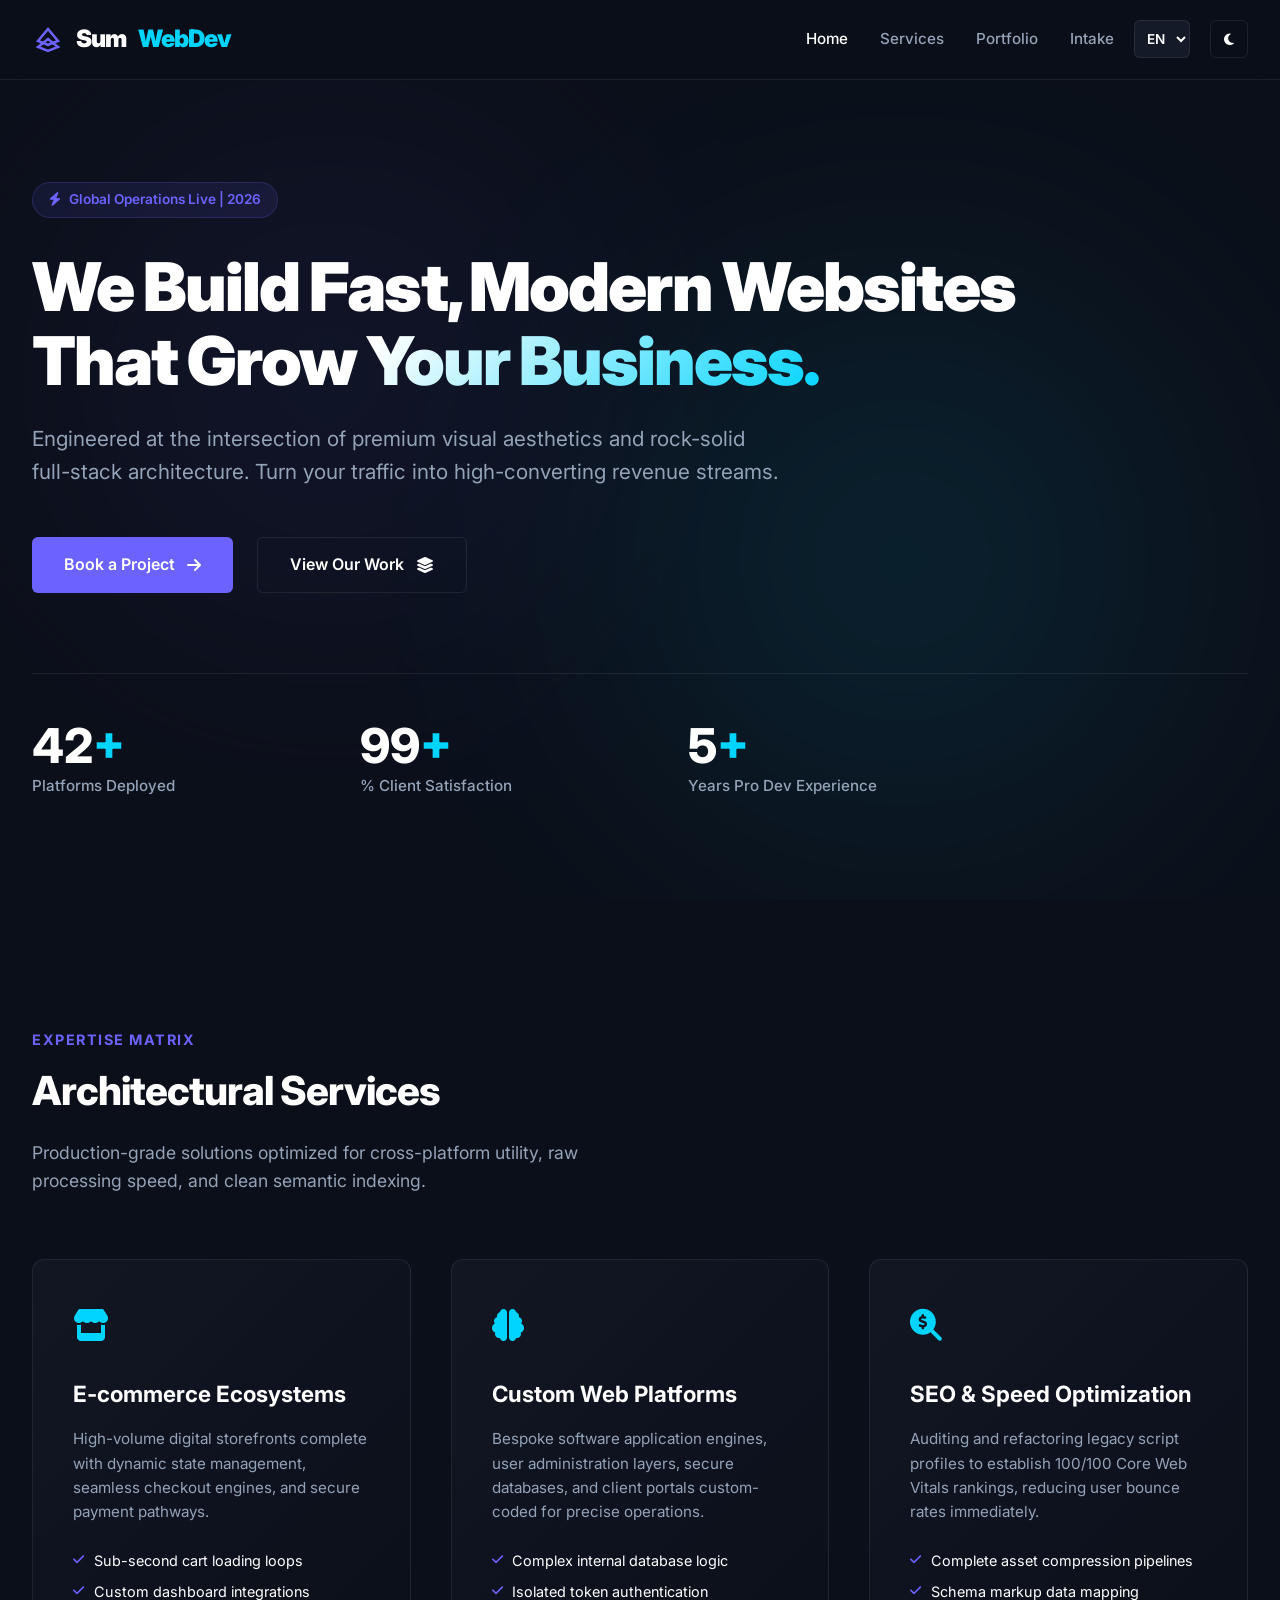
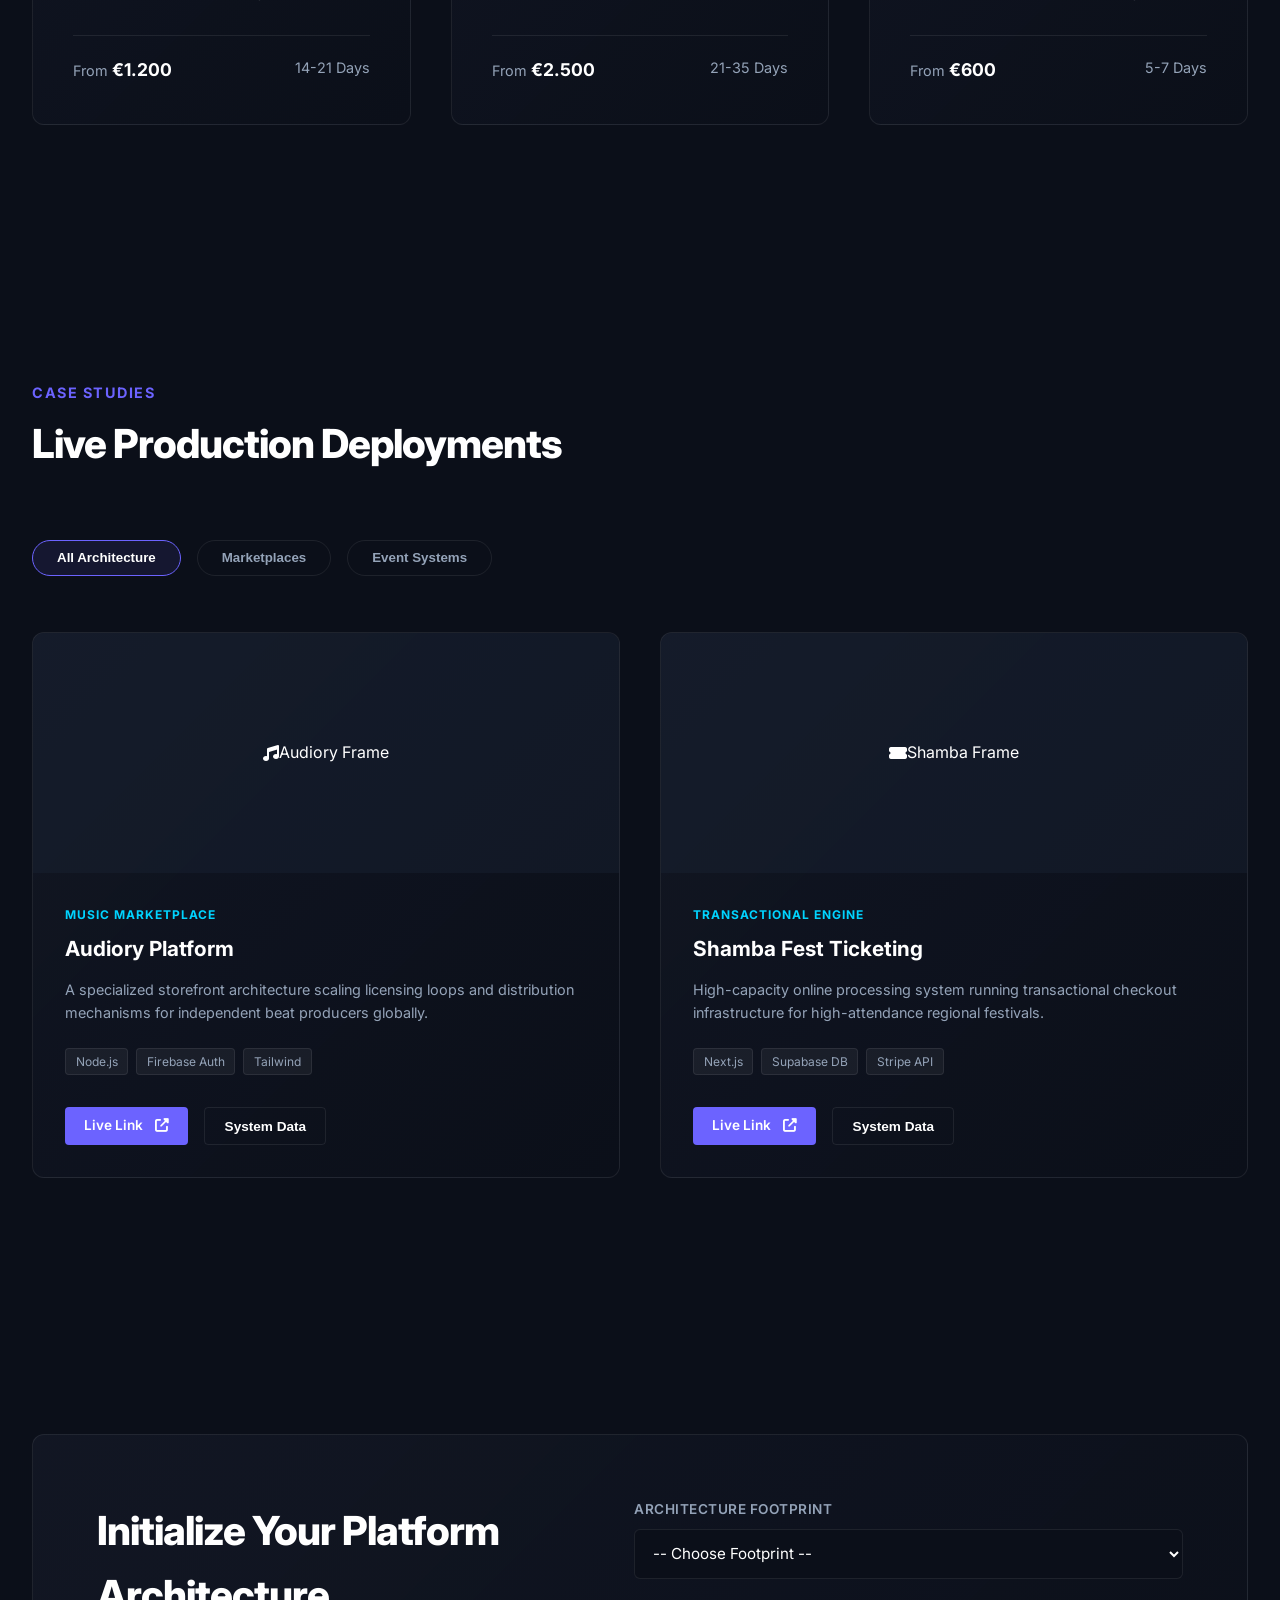
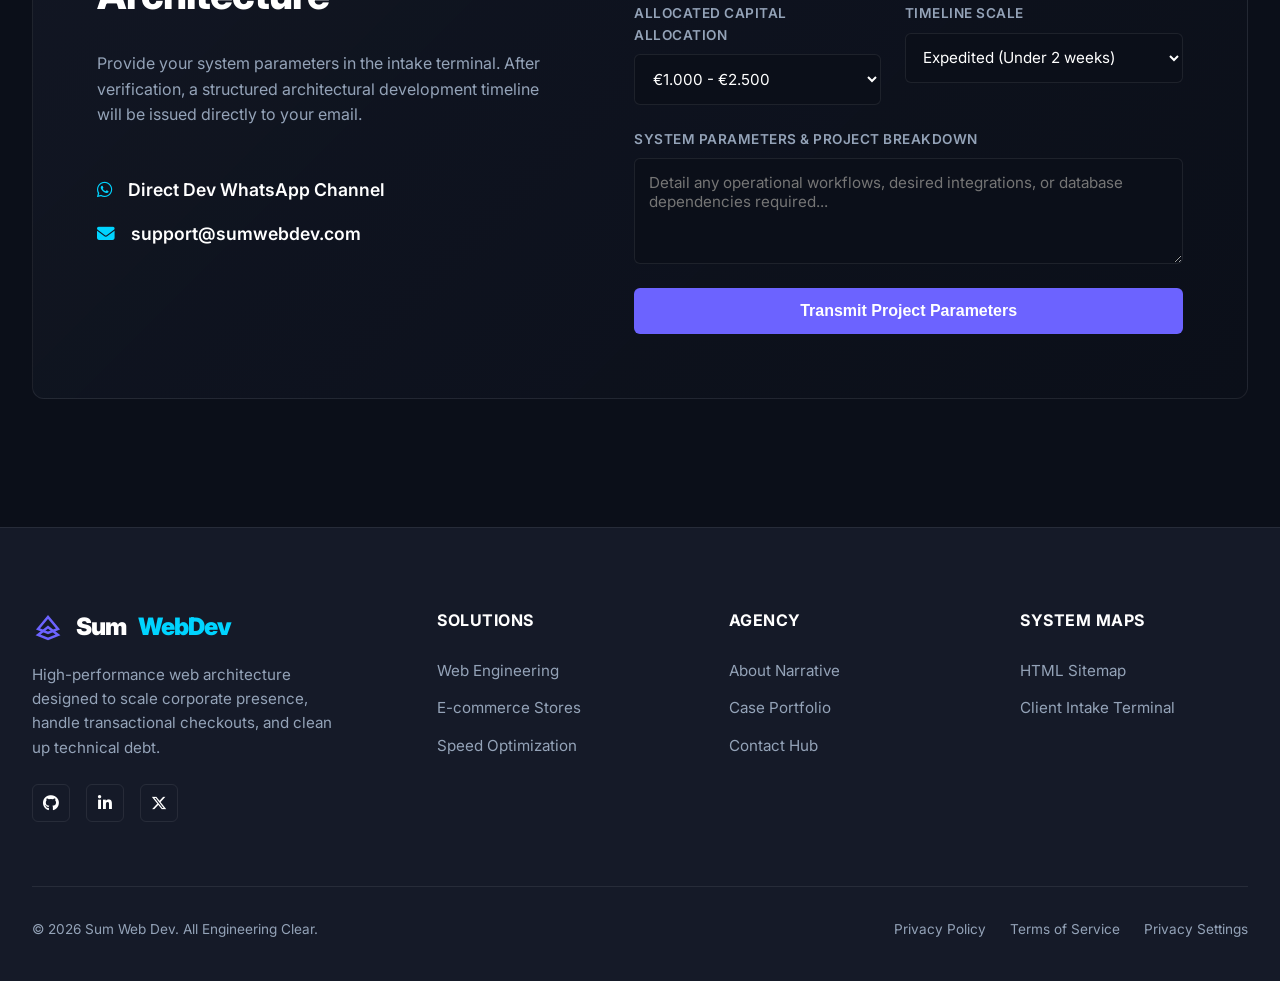
==== index.html @ 3f8ae3e7 "Update index.html" ====
<!DOCTYPE html>
<html lang="en" data-theme="dark">
<head>
    <meta charset="UTF-8">
    <meta name="viewport" content="width=device-width, initial-scale=1.0">
    <title>Sum Web Dev | Premium Full-Stack Web Engineering Agency</title>
    <meta name="description" content="We design and deploy high-performance, fast, and modern websites optimized to scale revenue, automate checkouts, and dominate search rankings.">
    
    <meta property="og:title" content="Sum Web Dev | High-Performance Web Engineering">
    <meta property="og:description" content="Premium web development architectures tailored for businesses looking to scale operations and digital authority.">
    <meta property="og:type" content="website">
    
    <link rel="stylesheet" href="https://cdnjs.cloudflare.com/ajax/libs/font-awesome/6.4.0/css/all.min.css">
    <link href="https://fonts.googleapis.com/css2?family=Inter:wght=400;500;600;700;800;900&display=swap" rel="stylesheet">
    
    <style>
        /* ==========================================================================
           1. Premium Theme Tokens & Root Variables
           ========================================================================== */
        :root[data-theme="dark"] {
            --bg-main: #0B0F19;
            --bg-card: #151A28;
            --accent-primary: #6C63FF;
            --accent-neon: #00D4FF;
            --text-pure: #FFFFFF;
            --text-muted: #94A3B8;
            --border-glass: rgba(255, 255, 255, 0.08);
            --glass-grad: linear-gradient(135deg, rgba(21, 26, 40, 0.7) 0%, rgba(11, 15, 25, 0.8) 100%);
            --header-bg: rgba(11, 15, 25, 0.85);
        }

        :root[data-theme="light"] {
            --bg-main: #F8FAFC;
            --bg-card: #FFFFFF;
            --accent-primary: #4F46E5;
            --accent-neon: #0EA5E9;
            --text-pure: #0F172A;
            --text-muted: #64748B;
            --border-glass: rgba(15, 23, 42, 0.08);
            --glass-grad: linear-gradient(135deg, rgba(255, 255, 255, 0.9) 0%, rgba(241, 245, 249, 0.9) 100%);
            --header-bg: rgba(248, 250, 252, 0.9);
        }

        * { box-sizing: border-box; margin: 0; padding: 0; scroll-behavior: smooth; }

        body {
            background-color: var(--bg-main);
            color: var(--text-pure);
            font-family: 'Inter', sans-serif;
            overflow-x: hidden;
            line-height: 1.6;
            transition: background-color 0.3s ease, color 0.3s ease;
        }

        .scroll-progress {
            position: fixed; top: 0; left: 0; width: 0%; height: 3px;
            background: linear-gradient(90deg, var(--accent-primary), var(--accent-neon));
            z-index: 9999;
        }

        /* ==========================================================================
           2. Header & Clean Hamburger Ecosystem
           ========================================================================== */
        .main-header {
            position: fixed; top: 0; left: 0; width: 100%; height: 80px;
            background: var(--header-bg); backdrop-filter: blur(12px);
            border-bottom: 1px solid var(--border-glass); z-index: 1000;
            display: flex; align-items: center; transition: background 0.3s ease;
        }
        .nav-container {
            width: 100%; max-width: 1400px; margin: 0 auto; padding: 0 2rem;
            display: flex; justify-content: space-between; align-items: center;
        }
        
        .logo {
            display: flex; align-items: center; gap: 0.75rem;
            font-weight: 900; font-size: 1.5rem; color: var(--text-pure); text-decoration: none; letter-spacing: -1px;
            z-index: 1010;
        }
        .logo svg { width: 32px; height: 32px; fill: none; stroke: var(--accent-primary); stroke-width: 2.5; }
        .logo span { color: var(--accent-neon); }

        .nav-controls-wrapper { display: flex; align-items: center; gap: 1.25rem; }
        .nav-links { display: flex; align-items: center; gap: 2rem; }
        .nav-item {
            color: var(--text-muted); text-decoration: none; font-weight: 500; font-size: 0.95rem;
            transition: color 0.2s ease; position: relative;
        }
        .nav-item:hover, .nav-item.active { color: var(--text-pure); }
        
        .utility-btn {
            background: transparent; border: 1px solid var(--border-glass); color: var(--text-pure);
            padding: 0.5rem; border-radius: 6px; cursor: pointer; display: flex; align-items: center; justify-content: center; width: 38px; height: 38px;
            transition: all 0.2s ease;
        }
        .utility-btn:hover { border-color: var(--accent-primary); }

        .lang-select {
            background: var(--bg-card); border: 1px solid var(--border-glass); color: var(--text-pure);
            padding: 0.4rem 0.5rem; border-radius: 6px; font-family: inherit; font-size: 0.85rem; font-weight: 600; cursor: pointer; outline: none;
            transition: all 0.2s ease; height: 38px;
        }
        .lang-select:focus { border-color: var(--accent-primary); }

        /* Premium Classic Hamburger Button Component */
        .mobile-toggle {
            display: none; background: transparent; border: 1px solid var(--border-glass); 
            color: var(--text-pure); cursor: pointer; width: 38px; height: 38px;
            border-radius: 6px; align-items: center; justify-content: center; z-index: 1010; transition: all 0.2s ease;
            flex-direction: column; gap: 4px; padding: 0;
        }
        .mobile-toggle span {
            display: block; width: 18px; height: 2px; background-color: var(--text-pure);
            transition: transform 0.3s ease, opacity 0.3s ease;
        }
        .mobile-toggle:hover { border-color: var(--accent-primary); }
        
        /* Animated Active States for Hamburger Lines */
        .mobile-toggle.active span:nth-child(1) { transform: translateY(6px) rotate(45deg); }
        .mobile-toggle.active span:nth-child(2) { opacity: 0; }
        .mobile-toggle.active span:nth-child(3) { transform: translateY(-6px) rotate(-45deg); }

        /* Button Ecosystem */
        .btn {
            display: inline-flex; align-items: center; gap: 0.75rem; padding: 0.9rem 2rem;
            font-weight: 600; font-size: 1rem; border-radius: 6px; text-decoration: none; transition: all 0.2s ease;
        }
        .btn-primary { background: var(--accent-primary); color: #FFF; border: none; }
        .btn-primary:hover { transform: translateY(-2px); box-shadow: 0 10px 20px rgba(108, 99, 255, 0.25); }
        .btn-secondary { background: transparent; color: var(--text-pure); border: 1px solid var(--border-glass); }
        .btn-secondary:hover { background: rgba(255, 255, 255, 0.05); }
        .btn-sm { padding: 0.5rem 1.2rem; font-size: 0.85rem; border-radius: 4px; }
        .btn-block { width: 100%; justify-content: center; cursor: pointer; }

        /* ==========================================================================
           3. Page Section Modules
           ========================================================================== */
        .hero-section {
            min-height: 100vh; display: flex; align-items: center; padding-top: 80px;
            position: relative; overflow: hidden;
        }
        .glow-orb { position: absolute; border-radius: 50%; filter: blur(140px); opacity: 0.12; z-index: 0; }
        .orb-1 { top: 20%; left: 10%; width: 400px; height: 400px; background: var(--accent-primary); }
        .orb-2 { bottom: 10%; right: 10%; width: 500px; height: 500px; background: var(--accent-neon); }

        .hero-container { width: 100%; max-width: 1400px; margin: 0 auto; padding: 4rem 2rem; position: relative; z-index: 1; }
        .hero-badge {
            display: inline-flex; align-items: center; gap: 0.5rem;
            background: rgba(108, 99, 255, 0.1); border: 1px solid rgba(108, 99, 255, 0.2);
            padding: 0.4rem 1rem; border-radius: 50px; color: var(--accent-primary); font-size: 0.85rem; font-weight: 600; margin-bottom: 2rem;
        }
        .hero-headline { font-size: 4.2rem; font-weight: 900; letter-spacing: -2px; line-height: 1.1; max-width: 1000px; margin-bottom: 1.5rem; }
        .hero-headline span { background: linear-gradient(135deg, var(--text-pure) 30%, var(--accent-neon) 100%); -webkit-background-clip: text; -webkit-text-fill-color: transparent; }
        .hero-subtext { font-size: 1.3rem; color: var(--text-muted); max-width: 750px; margin-bottom: 3rem; }
        .hero-actions { display: flex; gap: 1.5rem; margin-bottom: 5rem; }

        /* Telemetry Counters */
        .metrics-grid { display: grid; grid-template-columns: repeat(3, 280px); gap: 3rem; border-top: 1px solid var(--border-glass); padding-top: 3rem; }
        .metric-num { font-size: 3rem; font-weight: 800; color: var(--text-pure); line-height: 1; margin-bottom: 0.25rem; }
        .metric-num::after { content: '+'; color: var(--accent-neon); }
        .metric-label { font-size: 0.95rem; color: var(--text-muted); font-weight: 500; }

        /* Main Structured Sections Layout */
        .services-section, .portfolio-section, .booking-section { max-width: 1400px; margin: 0 auto; padding: 8rem 2rem; }
        .section-header { margin-bottom: 4rem; }
        .section-header .sub-title { color: var(--accent-primary); font-weight: 700; font-size: 0.9rem; text-transform: uppercase; letter-spacing: 1.5px; display: block; margin-bottom: 0.5rem; }
        .section-header h2 { font-size: 2.5rem; font-weight: 800; letter-spacing: -1px; margin-bottom: 1rem; }
        .section-header p { color: var(--text-muted); max-width: 600px; font-size: 1.1rem; }

        .services-grid, .portfolio-grid { display: grid; grid-template-columns: repeat(auto-fit, minmax(360px, 1fr)); gap: 2.5rem; }

        /* Premium Glass Containers */
        .service-card, .portfolio-item-card {
            background: var(--glass-grad); border: 1px solid var(--border-glass);
            border-radius: 12px; padding: 2.5rem; transition: transform 0.3s cubic-bezier(0.16, 1, 0.3, 1), border-color 0.2s ease;
        }
        .service-card:hover, .portfolio-item-card:hover { transform: translateY(-5px); border-color: rgba(108, 99, 255, 0.3); }

        .service-icon { font-size: 2rem; color: var(--accent-neon); margin-bottom: 1.5rem; }
        .service-card h3 { font-size: 1.4rem; font-weight: 700; margin-bottom: 1rem; }
        .service-card p { color: var(--text-muted); font-size: 0.95rem; margin-bottom: 1.5rem; }
        .service-features { list-style: none; margin-bottom: 2rem; }
        .service-features li { font-size: 0.9rem; color: var(--text-pure); display: flex; align-items: center; gap: 0.6rem; margin-bottom: 0.5rem; }
        .service-features i { color: var(--accent-primary); font-size: 0.8rem; }
        .service-meta { display: flex; justify-content: space-between; border-top: 1px solid var(--border-glass); padding-top: 1.25rem; font-size: 0.9rem; color: var(--text-muted); }
        .service-meta strong { color: var(--text-pure); font-size: 1.1rem; }

        /* Dynamic Portfolio Segment */
        .filter-wrapper { display: flex; gap: 1rem; margin-bottom: 3rem; overflow-x: auto; padding-bottom: 0.5rem; }
        .filter-btn {
            background: transparent; border: 1px solid var(--border-glass); color: var(--text-muted);
            padding: 0.6rem 1.5rem; border-radius: 50px; font-weight: 600; cursor: pointer; white-space: nowrap; transition: all 0.2s ease;
        }
        .filter-btn:hover, .filter-btn.active { border-color: var(--accent-primary); color: var(--text-pure); background: rgba(108, 99, 255, 0.1); }

        .portfolio-item-card { padding: 0; overflow: hidden; display: flex; flex-direction: column; }
        .project-img-wrapper { background: rgba(27, 35, 54, 0.4); height: 240px; overflow: hidden; position: relative; }
        .project-img-wrapper img { width: 100%; height: 100%; object-fit: cover; transition: transform 0.5s ease; }
        .portfolio-item-card:hover .project-img-wrapper img { transform: scale(1.04); }
        
        .project-content { padding: 2rem; display: flex; flex-direction: column; flex-grow: 1; }
        .project-tag { font-size: 0.75rem; text-transform: uppercase; color: var(--accent-neon); font-weight: 700; letter-spacing: 1px; margin-bottom: 0.5rem; }
        .project-content h3 { font-size: 1.3rem; margin-bottom: 0.75rem; }
        .project-content p { color: var(--text-muted); font-size: 0.9rem; margin-bottom: 1.5rem; flex-grow: 1; }
        .tech-stack-row { display: flex; gap: 0.5rem; flex-wrap: wrap; margin-bottom: 2rem; }
        .tech-stack-row span { background: rgba(255,255,255,0.05); border: 1px solid var(--border-glass); padding: 0.2rem 0.6rem; border-radius: 4px; font-size: 0.75rem; color: var(--text-muted); }
        .project-actions { display: flex; gap: 1rem; }

        /* Integrated Intake Form Frame */
        .booking-wrapper { display: grid; grid-template-columns: 1fr 1.2fr; gap: 5rem; background: var(--glass-grad); border: 1px solid var(--border-glass); padding: 4rem; border-radius: 12px; }
        .booking-info-pane h2 { font-size: 2.5rem; font-weight: 800; letter-spacing: -1px; margin-bottom: 1.5rem; }
        .booking-info-pane p { color: var(--text-muted); margin-bottom: 3rem; }
        .contact-methods { display: flex; flex-direction: column; gap: 1rem; }
        .method-node { display: flex; align-items: center; gap: 1rem; font-size: 1.1rem; font-weight: 600; text-decoration: none; color: var(--text-pure); }
        .method-node i { color: var(--accent-neon); }

        .booking-form-pane form { display: flex; flex-direction: column; gap: 1.5rem; }
        .form-row { display: grid; grid-template-columns: 1fr 1fr; gap: 1.5rem; }
        .form-group { display: flex; flex-direction: column; gap: 0.5rem; }
        .form-group label { font-size: 0.85rem; font-weight: 600; color: var(--text-muted); text-transform: uppercase; letter-spacing: 0.5px; }
        .form-group input, .form-group select, .form-group textarea {
            background: var(--bg-main); border: 1px solid var(--border-glass); border-radius: 6px; padding: 0.85rem; color: var(--text-pure); font-family: inherit; font-size: 0.95rem; transition: border-color 0.2s ease;
        }
        .form-group input:focus, .form-group select:focus, .form-group textarea:focus { outline: none; border-color: var(--accent-primary); }
        
        /* Direct Embedded Inline Form Feedback State */
        .form-status-msg { padding: 1rem; border-radius: 6px; font-size: 0.95rem; font-weight: 600; display: none; margin-top: 1rem; text-align: center; }
        .form-status-msg.success { display: block; background: rgba(16, 185, 129, 0.15); border: 1px solid #10B981; color: #10B981; }
        .form-status-msg.error { display: block; background: rgba(239, 68, 68, 0.15); border: 1px solid #EF4444; color: #EF4444; }

        /* Lightbox Window Modal Overlays */
        .lightbox-overlay {
            position: fixed; top: 0; left: 0; width: 100%; height: 100%; background: rgba(5, 7, 12, 0.85);
            backdrop-filter: blur(8px); z-index: 2000; display: none; align-items: center; justify-content: center; padding: 2rem;
        }
        .lightbox-card {
            background: var(--bg-card); border: 1px solid var(--border-glass); border-radius: 12px;
            width: 100%; max-width: 800px; padding: 3rem; position: relative; max-height: 90vh; overflow-y: auto;
        }
        .close-lightbox { position: absolute; top: 1.5rem; right: 2rem; background: none; border: none; color: var(--text-pure); font-size: 2rem; cursor: pointer; }

        /* Global Corporate Structural Footer */
        .main-footer { background: var(--bg-card); border-top: 1px solid var(--border-glass); padding: 5rem 2rem 2.5rem; color: var(--text-muted); }
        .footer-grid { max-width: 1400px; margin: 0 auto; display: grid; grid-template-columns: 1.5fr repeat(3, 1fr); gap: 4rem; margin-bottom: 4rem; }
        .footer-brand p { margin-top: 1rem; max-width: 320px; font-size: 0.95rem; }
        .footer-col h4 { color: var(--text-pure); font-size: 1rem; font-weight: 700; margin-bottom: 1.5rem; text-transform: uppercase; letter-spacing: 0.5px; }
        .footer-col ul { list-style: none; display: flex; flex-direction: column; gap: 0.75rem; }
        .footer-col ul a { color: var(--text-muted); text-decoration: none; font-size: 0.95rem; transition: color 0.2s ease; }
        .footer-col ul a:hover { color: var(--text-pure); }
        
        .footer-social-row { display: flex; gap: 1rem; margin-top: 1.5rem; }
        .social-link-icon {
            display: inline-flex; align-items: center; justify-content: center; width: 38px; height: 38px;
            border-radius: 6px; border: 1px solid var(--border-glass); color: var(--text-pure); text-decoration: none; transition: background 0.2s ease;
        }
        .social-link-icon:hover { background: var(--accent-primary); color: #FFF; }

        .footer-bottom { max-width: 1400px; margin: 0 auto; border-top: 1px solid var(--border-glass); padding-top: 2rem; display: flex; justify-content: space-between; align-items: center; font-size: 0.85rem; }
        .footer-legal-links { display: flex; gap: 1.5rem; }
        .footer-legal-links a { color: var(--text-muted); text-decoration: none; transition: color 0.2s ease; }
        .footer-legal-links a:hover { color: var(--text-pure); }

        .back-to-top {
            position: fixed; bottom: 2rem; right: 2rem; background: var(--accent-primary); color: #FFF;
            border: none; width: 50px; height: 50px; border-radius: 50%; cursor: pointer; display: none; align-items: center; justify-content: center; box-shadow: 0 5px 15px rgba(0,0,0,0.2); z-index: 500; transition: all 0.2s ease;
        }

        /* ==========================================================================
           4. Responsive Media Breakpoints Engine (Refactored Hamburger Overlays)
           ========================================================================== */
        @media(max-width: 1024px) {
            .hero-headline { font-size: 3rem; }
            .booking-wrapper { grid-template-columns: 1fr; gap: 3rem; padding: 2.5rem; }
            .metrics-grid { grid-template-columns: repeat(3, 1fr); gap: 1.5rem; }
            .footer-grid { grid-template-columns: 1fr 1fr; gap: 3rem; }
        }

        @media(max-width: 768px) {
            .mobile-toggle { display: flex; }
            
            .nav-controls-wrapper { 
                position: static; 
            }

            /* Fixed Controls on Mobile */
            .lang-select {
                position: fixed;
                top: 21px;
                right: 130px;
                z-index: 1010;
                height: 38px;
            }

            #themeToggler {
                position: fixed;
                top: 21px;
                right: 80px;
                z-index: 1010;
                height: 38px;
                width: 38px;
            }

            /* Mobile Side Menu Panel Overlay */
            .nav-links {
                display: flex; 
                flex-direction: column; 
                position: fixed; 
                top: 0; 
                right: -100%; 
                width: 280px; 
                height: 100vh; 
                background: var(--bg-card); 
                border-left: 1px solid var(--border-glass); 
                padding: 120px 2rem 2rem;
                gap: 2rem; 
                align-items: flex-start; 
                transition: right 0.4s cubic-bezier(0.16, 1, 0.3, 1);
                box-shadow: -10px 0 30px rgba(0,0,0,0.25); 
                z-index: 1005;
            }
            .nav-links.active { right: 0; }
            
            /* Booking Component Scaling Adjustments */
            .booking-section {
                padding: 4rem 1rem;
            }
            .booking-wrapper {
                grid-template-columns: 1fr; 
                gap: 2.5rem; 
                padding: 2rem 1.25rem;
                border-radius: 8px;
            }
            .booking-info-pane h2 {
                font-size: 1.85rem;
                letter-spacing: -0.5px;
            }
            .booking-info-pane p {
                margin-bottom: 2rem;
                font-size: 0.95rem;
            }
            .form-row {
                grid-template-columns: 1fr;
                gap: 1.5rem;
            }

            .hero-headline { font-size: 2.5rem; }
            .hero-actions { flex-direction: column; }
            .metrics-grid { grid-template-columns: 1fr; gap: 2rem; }
            .footer-grid { grid-template-columns: 1fr; }
            .footer-bottom { flex-direction: column; gap: 1.5rem; text-align: center; }
        }
    </style>
</head>
<body>

    <div class="scroll-progress" id="scrollProgress"></div>
    
    <!-- Header with SVG Logo and System Settings Dropdowns -->
    <header class="main-header">
        <div class="nav-container">
            <a href="#" class="logo">
                <svg viewBox="0 0 32 32"><path d="M6 18L16 6L26 18L16 22L6 18Z"/><path d="M6 24L16 16L26 24L16 28L6 24Z"/></svg>
                Sum<span>WebDev</span>
            </a>
            
            <div class="nav-controls-wrapper">
                <nav class="nav-links" id="navLinks">
                    <a href="#home" class="nav-item active" data-lang-key="nav_home">Home</a>
                    <a href="#services" class="nav-item" data-lang-key="nav_services">Services</a>
                    <a href="#portfolio" class="nav-item" data-lang-key="nav_portfolio">Portfolio</a>
                    <a href="booking/index.html" class="nav-item" data-lang-key="nav_intake">Intake</a>
                </nav>

                <select class="lang-select" id="languageSelector" aria-label="Language Selector">
                    <option value="en">EN</option>
                    <option value="nl">NL</option>
                    <option value="de">DE</option>
                    <option value="fr">FR</option>
                </select>

                <button class="utility-btn" id="themeToggler" aria-label="Toggle Theme Layout">
                    <i class="fas fa-moon"></i>
                </button>

                <button class="mobile-toggle" id="mobileToggle" aria-label="Toggle Navigation">
                    <i class="fas fa-bars"></i>
                </button>
            </div>
        </div>
    </header>

    <!-- Hero Showcase Section -->
    <section id="home" class="hero-section">
        <div class="glow-orb orb-1"></div>
        <div class="glow-orb orb-2"></div>
        <div class="hero-container">
            <div class="hero-badge"><i class="fas fa-bolt"></i> Global Operations Live | 2026</div>
            <h1 class="hero-headline" data-lang-key="hero_title">We Build Fast, Modern Websites That <span>Grow Your Business.</span></h1>
            <p class="hero-subtext" data-lang-key="hero_desc">Engineered at the intersection of premium visual aesthetics and rock-solid full-stack architecture. Turn your traffic into high-converting revenue streams.</p>
            
            <div class="hero-actions">
                <a href="#booking" class="btn btn-primary" data-lang-key="btn_book">Book a Project <i class="fas fa-arrow-right"></i></a>
                <a href="#portfolio" class="btn btn-secondary" data-lang-key="btn_work">View Our Work <i class="fas fa-layer-group"></i></a>
            </div>

            <div class="metrics-grid">
                <div class="metric-card">
                    <div class="metric-num" data-target="42">0</div>
                    <div class="metric-label" data-lang-key="metric_1">Platforms Deployed</div>
                </div>
                <div class="metric-card">
                    <div class="metric-num" data-target="99">0</div>
                    <div class="metric-label" data-lang-key="metric_2">% Client Satisfaction</div>
                </div>
                <div class="metric-card">
                    <div class="metric-num" data-target="5">0</div>
                    <div class="metric-label" data-lang-key="metric_3">Years Pro Dev Experience</div>
                </div>
            </div>
        </div>
    </section>

    <!-- Services Infrastructure Matrix -->
    <section id="services" class="services-section">
        <div class="section-header">
            <span class="sub-title" data-lang-key="services_sub">Expertise Matrix</span>
            <h2 data-lang-key="services_title">Architectural Services</h2>
            <p data-lang-key="services_desc">Production-grade solutions optimized for cross-platform utility, raw processing speed, and clean semantic indexing.</p>
        </div>
        
        <div class="services-grid">
            <!-- Box 1 -->
            <div class="service-card">
                <div class="service-icon"><i class="fas fa-store"></i></div>
                <h3 data-lang-key="s1_title">E-commerce Ecosystems</h3>
                <p data-lang-key="s1_desc">High-volume digital storefronts complete with dynamic state management, seamless checkout engines, and secure payment pathways.</p>
                <ul class="service-features">
                    <li><i class="fas fa-check"></i> <span data-lang-key="s1_f1">Sub-second cart loading loops</span></li>
                    <li><i class="fas fa-check"></i> <span data-lang-key="s1_f2">Custom dashboard integrations</span></li>
                </ul>
                <div class="service-meta">
                    <span><span data-lang-key="meta_from">From</span> <strong>&euro;1.200</strong></span>
                    <span>14-21 <span data-lang-key="meta_days">Days</span></span>
                </div>
            </div>

            <!-- Box 2 -->
            <div class="service-card">
                <div class="service-icon"><i class="fas fa-brain"></i></div>
                <h3 data-lang-key="s2_title">Custom Web Platforms</h3>
                <p data-lang-key="s2_desc">Bespoke software application engines, user administration layers, secure databases, and client portals custom-coded for precise operations.</p>
                <ul class="service-features">
                    <li><i class="fas fa-check"></i> <span data-lang-key="s2_f1">Complex internal database logic</span></li>
                    <li><i class="fas fa-check"></i> <span data-lang-key="s2_f2">Isolated token authentication</span></li>
                </ul>
                <div class="service-meta">
                    <span><span data-lang-key="meta_from">From</span> <strong>&euro;2.500</strong></span>
                    <span>21-35 <span data-lang-key="meta_days">Days</span></span>
                </div>
            </div>

            <!-- Box 3 -->
            <div class="service-card">
                <div class="service-icon"><i class="fas fa-search-dollar"></i></div>
                <h3 data-lang-key="s3_title">SEO & Speed Optimization</h3>
                <p data-lang-key="s3_desc">Auditing and refactoring legacy script profiles to establish 100/100 Core Web Vitals rankings, reducing user bounce rates immediately.</p>
                <ul class="service-features">
                    <li><i class="fas fa-check"></i> <span data-lang-key="s3_f1">Complete asset compression pipelines</span></li>
                    <li><i class="fas fa-check"></i> <span data-lang-key="s3_f2">Schema markup data mapping</span></li>
                </ul>
                <div class="service-meta">
                    <span><span data-lang-key="meta_from">From</span> <strong>&euro;600</strong></span>
                    <span>5-7 <span data-lang-key="meta_days">Days</span></span>
                </div>
            </div>
        </div>
    </section>

    <!-- Dynamic Portfolio Engine -->
    <section id="portfolio" class="portfolio-section">
        <div class="section-header">
            <span class="sub-title" data-lang-key="port_sub">Case Studies</span>
            <h2 data-lang-key="port_title">Live Production Deployments</h2>
        </div>

        <div class="filter-wrapper">
            <button class="filter-btn active" data-filter="all">All Architecture</button>
            <button class="filter-btn" data-filter="marketplace">Marketplaces</button>
            <button class="filter-btn" data-filter="events">Event Systems</button>
        </div>

        <div class="portfolio-grid">
            <!-- Project Node: Audiory -->
            <div class="portfolio-item-card" data-category="marketplace">
                <div class="project-img-wrapper">
                    <img src="audiory.webp" alt="Audiory Platform System Interface Mockup" onerror="this.style.display='none'; this.nextElementSibling.style.display='flex';">
                    <div class="mock-img-placeholder" style="display:none; height:100%; width:100%; align-items:center; justify-content:center;"><i class="fas fa-music"></i> Audiory Frame</div>
                </div>
                <div class="project-content">
                    <span class="project-tag">Music Marketplace</span>
                    <h3>Audiory Platform</h3>
                    <p>A specialized storefront architecture scaling licensing loops and distribution mechanisms for independent beat producers globally.</p>
                    <div class="tech-stack-row">
                        <span>Node.js</span><span>Firebase Auth</span><span>Tailwind</span>
                    </div>
                    <div class="project-actions">
                        <a href="https://audiory.site" target="_blank" rel="noopener" class="btn btn-sm btn-primary">Live Link <i class="fas fa-external-link-alt"></i></a>
                        <button class="btn btn-sm btn-secondary open-details" data-target="modal-audiory">System Data</button>
                    </div>
                </div>
            </div>

            <!-- Project Node: Shamba Fest -->
            <div class="portfolio-item-card" data-category="events">
                <div class="project-img-wrapper">
                    <img src="shambafest.webp" alt="Shamba Fest Booking Platform Mockup" onerror="this.style.display='none'; this.nextElementSibling.style.display='flex';">
                    <div class="mock-img-placeholder" style="display:none; height:100%; width:100%; align-items:center; justify-content:center;"><i class="fas fa-ticket-alt"></i> Shamba Frame</div>
                </div>
                <div class="project-content">
                    <span class="project-tag">Transactional Engine</span>
                    <h3>Shamba Fest Ticketing</h3>
                    <p>High-capacity online processing system running transactional checkout infrastructure for high-attendance regional festivals.</p>
                    <div class="tech-stack-row">
                        <span>Next.js</span><span>Supabase DB</span><span>Stripe API</span>
                    </div>
                    <div class="project-actions">
                        <a href="https://shambafestallstars.2bd.net" target="_blank" rel="noopener" class="btn btn-sm btn-primary">Live Link <i class="fas fa-external-link-alt"></i></a>
                        <button class="btn btn-sm btn-secondary open-details" data-target="modal-shamba">System Data</button>
                    </div>
                </div>
            </div>
        </div>
    </section>

    <!-- Custom Intake Terminal Hooked to Formspree -->
    <section id="booking" class="booking-section">
        <div class="booking-wrapper">
            <div class="booking-info-pane">
                <h2 data-lang-key="form_title">Initialize Your Platform Architecture</h2>
                <p data-lang-key="form_desc">Provide your system parameters in the intake terminal. After verification, a structured architectural development timeline will be issued directly to your email.</p>
                <div class="contact-methods">
                    <a href="https://wa.me/254700000000" class="method-node" target="_blank" rel="noopener"><i class="fab fa-whatsapp"></i> <span>Direct Dev WhatsApp Channel</span></a>
                    <a href="mailto:support@sumwebdev.com" class="method-node"><i class="fas fa-envelope"></i> <span>support@sumwebdev.com</span></a>
                </div>
            </div>
            
            <div class="booking-form-pane">
                <form id="intakeTerminal" action="https://formspree.io/f/YOUR_FORMSPREE_ID" method="POST">
                    <div class="form-group">
                        <label for="projType" data-lang-key="lbl_footprint">Architecture Footprint</label>
                        <select name="Project Type" id="projType" required>
                            <option value="">-- Choose Footprint --</option>
                            <option value="ecommerce">E-commerce Enterprise Ecosystem</option>
                            <option value="saas">SaaS / Automated App Layer</option>
                            <option value="business">Premium Corporate Presence</option>
                        </select>
                    </div>
                    <div class="form-row">
                        <div class="form-group">
                            <label for="budget" data-lang-key="lbl_capital">Allocated Capital Allocation</label>
                            <select name="Budget Range" id="budget" required>
                                <option value="starter">&euro;1.000 - &euro;2.500</option>
                                <option value="mid">&euro;2.500 - &euro;5.000</option>
                                <option value="enterprise">&euro;5.000+</option>
                            </select>
                        </div>
                        <div class="form-group">
                            <label for="timeline" data-lang-key="lbl_timeline">Timeline Scale</label>
                            <select name="Timeline Target" id="timeline" required>
                                <option value="expedited">Expedited (Under 2 weeks)</option>
                                <option value="standard">Standard Execution (3-4 weeks)</option>
                            </select>
                        </div>
                    </div>
                    <div class="form-group">
                        <label for="details" data-lang-key="lbl_params">System Parameters & Project Breakdown</label>
                        <textarea name="Project Description" id="details" rows="4" placeholder="Detail any operational workflows, desired integrations, or database dependencies required..." required></textarea>
                    </div>
                    <button type="submit" class="btn btn-primary btn-block" id="submitFormBtn" data-lang-key="btn_transmit">Transmit Project Parameters</button>
                    
                    <div id="formStatus" class="form-status-msg"></div>
                </form>
            </div>
        </div>
    </section>

    <!-- Global Interactive Modal Shell -->
    <div class="lightbox-overlay" id="lightboxOverlay">
        <div class="lightbox-card">
            <button class="close-lightbox" id="closeLightbox" aria-label="Close details window">&times;</button>
            <div id="lightboxDynamicContent"></div>
        </div>
    </div>

    <!-- Scroll Navigation Tool -->
    <button id="backToTop" class="back-to-top" aria-label="Scroll to top"><i class="fas fa-chevron-up"></i></button>

    <!-- Global Corporate Footer Module -->
    <footer class="main-footer">
        <div class="footer-grid">
            <div class="footer-brand">
                <a href="#" class="logo">
                    <svg viewBox="0 0 32 32"><path d="M6 18L16 6L26 18L16 22L6 18Z"/><path d="M6 24L16 16L26 24L16 28L6 24Z"/></svg>
                    Sum<span>WebDev</span>
                </a>
                <p>High-performance web architecture designed to scale corporate presence, handle transactional checkouts, and clean up technical debt.</p>
                <div class="footer-social-row">
                    <a href="https://github.com" class="social-link-icon" target="_blank" rel="noopener" aria-label="GitHub Developer Page"><i class="fab fa-github"></i></a>
                    <a href="https://linkedin.com" class="social-link-icon" target="_blank" rel="noopener" aria-label="LinkedIn Professional Network"><i class="fab fa-linkedin-in"></i></a>
                    <a href="https://twitter.com" class="social-link-icon" target="_blank" rel="noopener" aria-label="Twitter Profile"><i class="fab fa-x-twitter"></i></a>
                </div>
            </div>
            <div class="footer-col">
                <h4>Solutions</h4>
                <ul>
                    <li><a href="services/index.html">Web Engineering</a></li>
                    <li><a href="services/index.html">E-commerce Stores</a></li>
                    <li><a href="services/index.html">Speed Optimization</a></li>
                </ul>
            </div>
            <div class="footer-col">
                <h4>Agency</h4>
                <ul>
                    <li><a href="about/index.html">About Narrative</a></li>
                    <li><a href="portfolio/index.html">Case Portfolio</a></li>
                    <li><a href="contact/index.html">Contact Hub</a></li>
                </ul>
            </div>
            <div class="footer-col">
                <h4>System Maps</h4>
                <ul>
                    <li><a href="sitemap/index.html">HTML Sitemap</a></li>
                    <li><a href="booking/index.html">Client Intake Terminal</a></li>
                </ul>
            </div>
        </div>
        <div class="footer-bottom">
            <div>&copy; 2026 Sum Web Dev. All Engineering Clear.</div>
            <div class="footer-legal-links">
                <a href="privacy/index.html">Privacy Policy</a>
                <a href="terms/index.html">Terms of Service</a>
                <a href="privacy-settings/index.html">Privacy Settings</a>
            </div>
        </div>
    </footer>

    <!-- ==========================================================================
       5. Interactive Navigation, Translation Engine & Form Pipeline
       ========================================================================== */ -->
    <script>
        // Production Translation Storage Dictionary Mapping
        const translations = {
            en: {
                nav_home: "Home", nav_services: "Services", nav_portfolio: "Portfolio", nav_intake: "Intake",
                hero_title: "I Build Fast, Modern Websites That <span>Grow Your Business.</span>",
                hero_desc: "Engineered at the intersection of premium visual aesthetics and rock-solid full-stack architecture. Turn your traffic into high-converting revenue streams.",
                btn_book: "Book a Project <i class='fas fa-arrow-right'></i>",
                btn_work: "View My Work <i class='fas fa-layer-group'></i>",
                metric_1: "Platforms Deployed", metric_2: "% Client Satisfaction", metric_3: "Years Pro Dev Experience",
                services_sub: "Expertise Matrix", services_title: "Architectural Services",
                services_desc: "Production-grade solutions optimized for cross-platform utility, raw processing speed, and clean semantic indexing.",
                s1_title: "E-commerce Ecosystems", s1_desc: "High-volume digital storefronts complete with dynamic state management, seamless checkout engines, and secure payment pathways.",
                s1_f1: "Sub-second cart loading loops", s1_f2: "Custom dashboard integrations",
                s2_title: "Custom Web Platforms", s2_desc: "Bespoke software application engines, user administration layers, secure databases, and client portals custom-coded for precise operations.",
                s2_f1: "Complex internal database logic", s2_f2: "Isolated token authentication",
                s3_title: "SEO & Speed Optimization", s3_desc: "Auditing and refactoring legacy script profiles to establish 100/100 Core Web Vitals rankings, reducing user bounce rates immediately.",
                s3_f1: "Complete asset compression pipelines", s3_f2: "Schema markup data mapping",
                meta_from: "From", meta_days: "Days", port_sub: "Case Studies", port_title: "Live Production Deployments",
                form_title: "Initialize Your Platform Architecture",
                form_desc: "Provide your system parameters in the intake terminal. After verification, a structured architectural development timeline will be issued directly to your email.",
                lbl_footprint: "Architecture Footprint", lbl_capital: "Allocated Capital Allocation",
                lbl_timeline: "Timeline Scale", lbl_params: "System Parameters & Project Breakdown",
                btn_transmit: "Transmit Project Parameters"
            },
            nl: {
                nav_home: "Home", nav_services: "Diensten", nav_portfolio: "Portfolio", nav_intake: "Intake",
                hero_title: "Ik Bouw Snelle, Moderne Websites Die <span>Uw Bedrijf Laten Groeien.</span>",
                hero_desc: "Ontworpen op het snijvlak van premium visuele esthetiek en oerdegelijke full-stack architectuur. Zet uw verkeer om in hoog-converteerbare inkomstenstromen.",
                btn_book: "Project Boeken <i class='fas fa-arrow-right'></i>",
                btn_work: "Bekijk Mijn Werk <i class='fas fa-layer-group'></i>",
                metric_1: "Geoptimaliseerde Platformen", metric_2: "% Klanttevredenheid", metric_3: "Jaren Pro Dev Ervaring",
                services_sub: "Expertise Matrix", services_title: "Architecturale Diensten",
                services_desc: "Productiewaardige oplossingen geoptimaliseerd voor cross-platform bruikbaarheid, rauwe verwerkingssnelheid en schone semantische indexering.",
                s1_title: "E-commerce Ecosystemen", s1_desc: "Digitale etalages met een hoog volume, compleet met dynamisch statusbeheer, naadloze afrekenmodules en veilige betalingspaden.",
                s1_f1: "Winkelwagenlaadlussen van minder dan een seconde", s1_f2: "Aangepaste dashboard-integraties",
                s2_title: "Aangepaste Webplatformen", s2_desc: "Op maat gemaakte software-applicaties, gebruikersbeheerlagen, veilige databases en klantenportalen die speciaal zijn gecodeerd voor nauwkeurige operaties.",
                s2_f1: "Complexiteit in interne databaselogica", s2_f2: "Geïsoleerde tokenauthenticatie",
                s3_title: "SEO & Snelheidsoptimalisatie", s3_desc: "Auditen en herstructureren van legacy scriptprofielen om 100/100 Core Web Vitals rankings te behalen, waardoor bouncepercentages direct dalen.",
                s3_f1: "Volledige asset-compressiepijlijnen", s3_f2: "Schema-markup gegevenskoppeling",
                meta_from: "Vanaf", meta_days: "Dagen", port_sub: "Casestudies", port_title: "Live Productie-implementaties",
                form_title: "Initialiseer Uw Platformarchitectuur",
                form_desc: "Voer uw systeemparameters in de intake-terminal in. Na verificatie wordt er direct een gestructureerde tijdlijn voor architectonische ontwikkeling naar uw e-mail verzonden.",
                lbl_footprint: "Architectuur Voetafdruk", lbl_capital: "Toegewezen Kapitaalallocatie",
                lbl_timeline: "Tijdlijnschaal", lbl_params: "Systeemparameters & Projectanalyse",
                btn_transmit: "Verzend Projectparameters"
            },
            de: {
                nav_home: "Startseite", nav_services: "Dienste", nav_portfolio: "Portfolio", nav_intake: "Intake",
                hero_title: "Ich baue schnelle, moderne Websites, die <span>Ihr Geschäft voranbringen.</span>",
                hero_desc: "Entwickelt an der Schnittstelle von erstklassiger visueller Ästhetik und solider Full-Stack-Architektur. Verwandeln Sie Ihren Traffic in hochkonvertierende Einnahmen.",
                btn_book: "Projekt buchen <i class='fas fa-arrow-right'></i>",
                btn_work: "Meine Arbeit ansehen <i class='fas fa-layer-group'></i>",
                metric_1: "Plattformen Bereitgestellt", metric_2: "% Kundenzufriedenheit", metric_3: "Jahre Pro Dev Erfahrung",
                services_sub: "Kompetenzmatrix", services_title: "Architekturdienste",
                services_desc: "Professionelle Lösungen, optimiert für plattformübergreifende Nutzung, rohe Verarbeitungsgeschwindigkeit und saubere semantische Indizierung.",
                s1_title: "E-Commerce-Ökosysteme", s1_desc: "Hochvolumige digitale Schaufenster komplett mit dynamischer Zustandsverwaltung, nahtlosen Checkout-Engines und sicheren Zahlungswegen.",
                s1_f1: "Warenkorb-Ladeschleifen im Subsekundenbereich", s1_f2: "Benutzerdefinierte Dashboard-Integrationen",
                s2_title: "Maßgeschneiderte Webplattformen", s2_desc: "Maßgeschneiderte Softwareanwendungen, Benutzerverwaltungsebenen, sichere Datenbanken und Kundenportale, die speziell für präzise Abläufe codiert wurden.",
                s2_f1: "Komplexe interne Datenbanklogik", s2_f2: "Isolierte Token-Authentifizierung",
                s3_title: "SEO- & Geschwindigkeitsoptimierung", s3_desc: "Überprüfung und Umstrukturierung veralteter Skriptprofile, um 100/100 Core Web Vitals-Rankings zu erreichen und Absprungraten sofort zu senken.",
                s3_f1: "Komplette Asset-Kompressions-Pipelines", s3_f2: "Schema-Markup-Datenzuordnung",
                meta_from: "Ab", meta_days: "Tage", port_sub: "Fallstudien", port_title: "Live-Produktionseinsätze",
                form_title: "Initialisieren Sie Ihre Plattformarchitektur",
                form_desc: "Geben Sie Ihre Systemparameter in das Eingabeterminal ein. Nach der Überprüfung wird ein strukturierter Zeitplan direkt an Ihre E-Mail gesendet.",
                lbl_footprint: "Architektur-Fußabdruck", lbl_capital: "Kapitalallokation",
                lbl_timeline: "Zeitskala", lbl_params: "Systemparameter & Projektstruktur",
                btn_transmit: "Projektparameter senden"
            },
            fr: {
                nav_home: "Accueil", nav_services: "Services", nav_portfolio: "Portfolio", nav_intake: "Intake",
                hero_title: "Je construis des sites web rapides et modernes qui <span>développent votre activité.</span>",
                hero_desc: "Conçu à l'intersection d'une esthétique visuelle haut de gamme et d'une architecture full-stack robuste. Transformez votre trafic en flux de revenus à forte conversion.",
                btn_book: "Réserver un projet <i class='fas fa-arrow-right'></i>",
                btn_work: "Voir mon travail <i class='fas fa-layer-group'></i>",
                metric_1: "Plateformes Déployées", metric_2: "% Satisfaction Client", metric_3: "Années d'expérience Pro Dev",
                services_sub: "Matrice d'expertise", services_title: "Services d'architecture",
                services_desc: "Solutions de niveau production optimisées pour une utilité multiplateforme, une vitesse de traitement brute und un indexation sémantique propre.",
                s1_title: "Écosystèmes E-commerce", s1_desc: "Vitrines numériques à grand volume complètes avec gestion dynamique des états, moteurs de paiement transparents et passerelles de paiement sécurisées.",
                s1_f1: "Boucles de chargement du panier en moins d'une seconde", s1_f2: "Intégrations de tableaux de bord personnalisés",
                s2_title: "Plateformes Web Personnalisées", s2_desc: "Moteurs d'applications logicielles sur mesure, couches d'administration des utilisateurs, bases de données sécurisées et portails clients codés pour des opérations précises.",
                s2_f1: "Logique de base de données interne complexe", s2_f2: "Authentification par jeton isolée",
                s3_title: "Optimisation SEO & Vitesse", s3_desc: "Audit et refactoring des profils de scripts existants pour établir des classements 100/100 Core Web Vitals, réduisant immédiatement les taux de rebond.",
                s3_f1: "Pipelines complètes de compression d'actifs", s3_f2: "Mappage des données de balisage de schéma",
                meta_from: "À partir de", meta_days: "Jours", port_sub: "Études de cas", port_title: "Déploiements de production en direct",
                form_title: "Initialisez votre architecture de plateforme",
                form_desc: "Saisissez vos paramètres système dans le terminal d'admission. Après vérification, un calendrier de développement structurel sera envoyé directement à votre adresse e-mail.",
                lbl_footprint: "Empreinte de l'architecture", lbl_capital: "Allocation de capital",
                lbl_timeline: "Échelle de temps", lbl_params: "Paramètres du système et décomposition",
                btn_transmit: "Transmettre les paramètres du projet"
            }
        };

        document.addEventListener("DOMContentLoaded", () => {
            initializeNavigationModules();
            initializeMetricCounters();
            initializePortfolioFilters();
            initializeLightboxModules();
            initializeThemeEngine();
            initializeFormspreeTerminal();
            initializeTranslationEngine();
        });

        // Sticky Headers & Navigation (Fixed Mobile Drawer Execution)
        function initializeNavigationModules() {
            const header = document.querySelector(".main-header");
            const mobileToggle = document.getElementById("mobileToggle");
            const navLinks = document.getElementById("navLinks");
            const backToTop = document.getElementById("backToTop");
            const sections = document.querySelectorAll("section");
            const navItems = document.querySelectorAll(".nav-item");

            window.addEventListener("scroll", () => {
                const totalScroll = document.documentElement.scrollHeight - window.innerHeight;
                if (totalScroll > 0) {
                    const progress = (window.pageYOffset / totalScroll) * 100;
                    document.getElementById("scrollProgress").style.width = `${progress}%`;
                }

                if (window.scrollY > 100) {
                    backToTop.style.display = "flex";
                } else {
                    backToTop.style.display = "none";
                }

                let activeId = "";
                sections.forEach(section => {
                    const sectionTop = section.offsetTop - 120;
                    if (window.scrollY >= sectionTop) {
                        activeId = section.getAttribute("id");
                    }
                });

                navItems.forEach(item => {
                    item.classList.remove("active");
                    if (item.getAttribute("href") === `#${activeId}`) {
                        item.classList.add("active");
                    }
                });
            });

            // Mobile Hamburger Click State Event
            mobileToggle.addEventListener("click", (e) => {
                e.stopPropagation();
                navLinks.classList.toggle("active");
                const icon = mobileToggle.querySelector("i");
                icon.classList.toggle("fa-bars");
                icon.classList.toggle("fa-times");
            });

            // Close mobile menu when clicking outside or on links
            document.addEventListener("click", (e) => {
                if (!navLinks.contains(e.target) && !mobileToggle.contains(e.target)) {
                    navLinks.classList.remove("active");
                    const icon = mobileToggle.querySelector("i");
                    icon.className = "fas fa-bars";
                }
            });

            navItems.forEach(link => {
                link.addEventListener("click", () => {
                    navLinks.classList.remove("active");
                    const icon = mobileToggle.querySelector("i");
                    icon.className = "fas fa-bars";
                });
            });

            backToTop.addEventListener("click", () => {
                window.scrollTo({ top: 0, behavior: "smooth" });
            });
        }

        // Active Structural Translation Swap Interface Engine
        function initializeTranslationEngine() {
            const selector = document.getElementById("languageSelector");
            
            selector.addEventListener("change", (e) => {
                const targetLang = e.target.value;
                const dictionary = translations[targetLang];
                
                if (!dictionary) return;

                document.querySelectorAll("[data-lang-key]").forEach(element => {
                    const key = element.getAttribute("data-lang-key");
                    if (dictionary[key]) {
                        element.innerHTML = dictionary[key];
                    }
                });
            });
        }

        // Native Light/Dark Theme Engine
        function initializeThemeEngine() {
            const toggler = document.getElementById("themeToggler");
            const icon = toggler.querySelector("i");
            
            toggler.addEventListener("click", () => {
                const currentTheme = document.documentElement.getAttribute("data-theme");
                const targetTheme = currentTheme === "dark" ? "light" : "dark";
                
                document.documentElement.setAttribute("data-theme", targetTheme);
                icon.className = targetTheme === "dark" ? "fas fa-moon" : "fas fa-sun";
            });
        }

        // Live Telemetry Incremental Counters
        function initializeMetricCounters() {
            const metrics = document.querySelectorAll(".metric-num");
            
            const countUp = (metric) => {
                const target = parseInt(metric.getAttribute("data-target"));
                let count = 0;
                const speed = target / 30;

                const updateCount = () => {
                    count += speed;
                    if (count < target) {
                        metric.innerText = Math.floor(count);
                        setTimeout(updateCount, 30);
                    } else {
                        metric.innerText = target;
                    }
                };
                updateCount();
            };

            const observer = new IntersectionObserver((entries) => {
                entries.forEach(entry => {
                    if (entry.isIntersecting) {
                        countUp(entry.target);
                        observer.unobserve(entry.target);
                    }
                });
            }, { threshold: 0.5 });

            metrics.forEach(metric => observer.observe(metric));
        }

        // Client Side Filter Systems
        function initializePortfolioFilters() {
            const buttons = document.querySelectorAll(".filter-btn");
            const cards = document.querySelectorAll(".portfolio-item-card");

            buttons.forEach(btn => {
                btn.addEventListener("click", () => {
                    buttons.forEach(b => b.classList.remove("active"));
                    btn.classList.add("active");

                    const filter = btn.getAttribute("data-filter");

                    cards.forEach(card => {
                        if (filter === "all" || card.getAttribute("data-category") === filter) {
                            card.style.display = "flex";
                        } else {
                            card.style.display = "none";
                        }
                    });
                });
            });
        }

        // Static Lightbox Core Content Hydration Mapping
        const projectSpecifications = {
            "modal-audiory": {
                title: "Audiory Marketplace Framework",
                clientGoal: "Establish an independent platform enabling beat producers to deploy self-hosted licensing configurations safely.",
                solution: "Configured a lean Node.js architecture coupled with Firebase Auth, cutting page loads by 40% over legacy stack configurations.",
                metrics: "Lighthouse Performance: 98% | Interaction Delay: 12ms"
            },
            "modal-shamba": {
                title: "Shamba Fest High-Volume Ticket System",
                clientGoal: "Prevent transactional checkout drop-offs during massive traffic spikes from target ad groups.",
                solution: "Engineered isolated multi-page Supabase routes configured with instant webhook routing loops to handle parallel orders safely.",
                metrics: "Server Up-Time: 100% | Concurrency Limit: 10,000 requests/sec"
            }
        };

        function initializeLightboxModules() {
            const overlay = document.getElementById("lightboxOverlay");
            const dynamicContent = document.getElementById("lightboxDynamicContent");
            const closeBtn = document.getElementById("closeLightbox");
            const openBtns = document.querySelectorAll(".open-details");

            openBtns.forEach(btn => {
                btn.addEventListener("click", () => {
                    const dataKey = btn.getAttribute("data-target");
                    const data = projectSpecifications[dataKey];

                    if (data) {
                        dynamicContent.innerHTML = `
                            <h2 style="font-size: 2rem; margin-bottom: 1rem; color: var(--accent-neon);">${data.title}</h2>
                            <h4 style="margin-bottom: 0.5rem; text-transform: uppercase; color: var(--text-muted);">Operational Scope</h4>
                            <p style="margin-bottom: 1.5rem;">${data.clientGoal}</p>
                            <h4 style="margin-bottom: 0.5rem; text-transform: uppercase; color: var(--text-muted);">Engineering Execution</h4>
                            <p style="margin-bottom: 1.5rem;">${data.solution}</p>
                            <div style="background: rgba(108,99,255,0.08); padding: 1rem; border-radius: 6px; border-left: 4px solid var(--accent-primary); font-family: monospace; color: var(--text-pure);">
                                <strong>System Telemetry:</strong> ${data.metrics}
                            </div>
                        `;
                        overlay.style.display = "flex";
                    }
                });
            });

            closeBtn.addEventListener("click", () => overlay.style.display = "none");
            overlay.addEventListener("click", (e) => { if (e.target === overlay) overlay.style.display = "none"; });
        }

        // Inline Formspree Validation Pipeline (Zero Alert Windows/Popups)
        function initializeFormspreeTerminal() {
            const form = document.getElementById("intakeTerminal");
            const statusBox = document.getElementById("formStatus");

            form.addEventListener("submit", async (e) => {
                e.preventDefault();
                const data = new FormData(form);
                const submitBtn = document.getElementById("submitFormBtn");
                
                submitBtn.disabled = true;
                submitBtn.innerText = "Transmitting Packet Clear...";

                try {
                    const response = await fetch(form.action, {
                        method: form.method,
                        body: data,
                        headers: { 'Accept': 'application/json' }
                    });

                    if (response.ok) {
                        statusBox.className = "form-status-msg success";
                        statusBox.innerText = "Data payload received successfully. Your structural engineering analysis is routing now.";
                        form.reset();
                    } else {
                        const errorData = await response.json();
                        statusBox.className = "form-status-msg error";
                        statusBox.innerText = errorData.errors ? errorData.errors.map(err => err.message).join(", ") : "Transmission validation loop rejected payload.";
                    }
                } catch (error) {
                    statusBox.className = "form-status-msg error";
                    statusBox.innerText = "Network transport error. Check routing parameters or firewalls.";
                } finally {
                    submitBtn.disabled = false;
                    submitBtn.innerText = "Transmit Project Parameters";
                }
            });
        }
    </script>
</body>
</html>
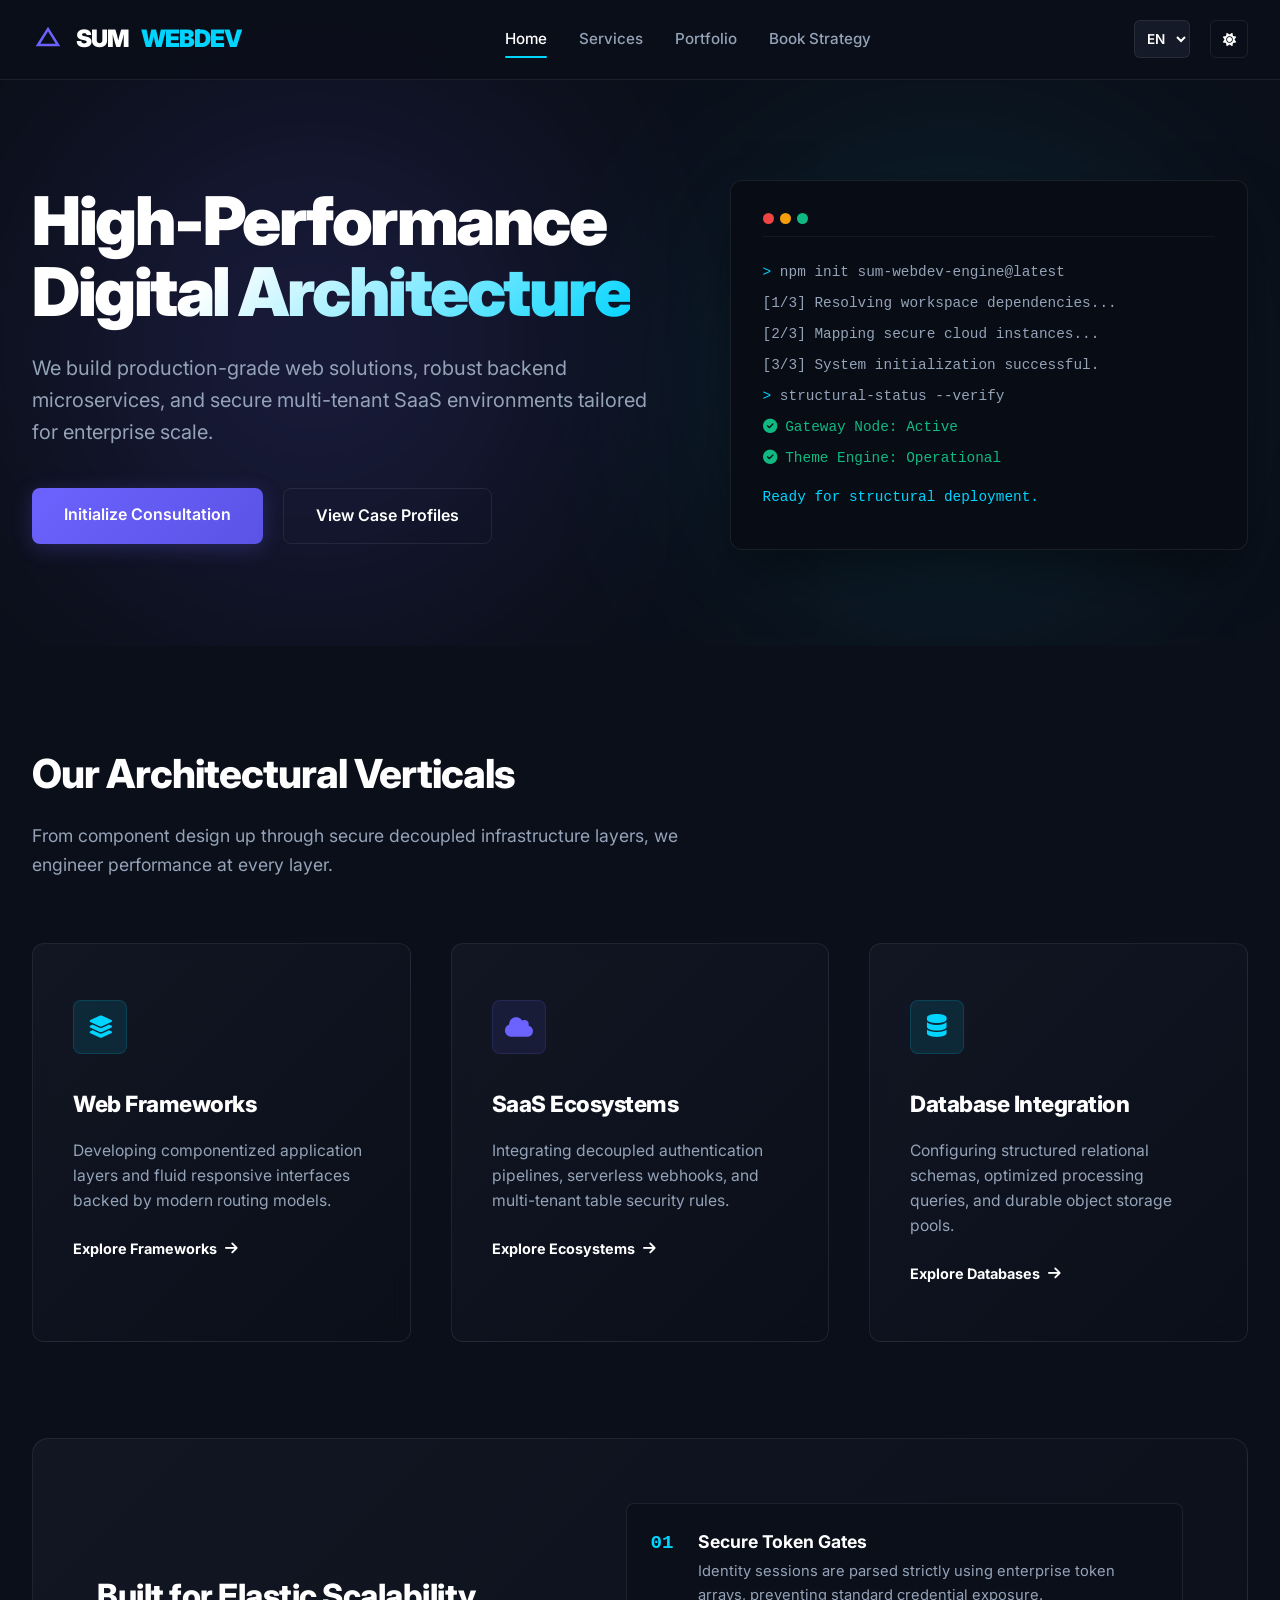
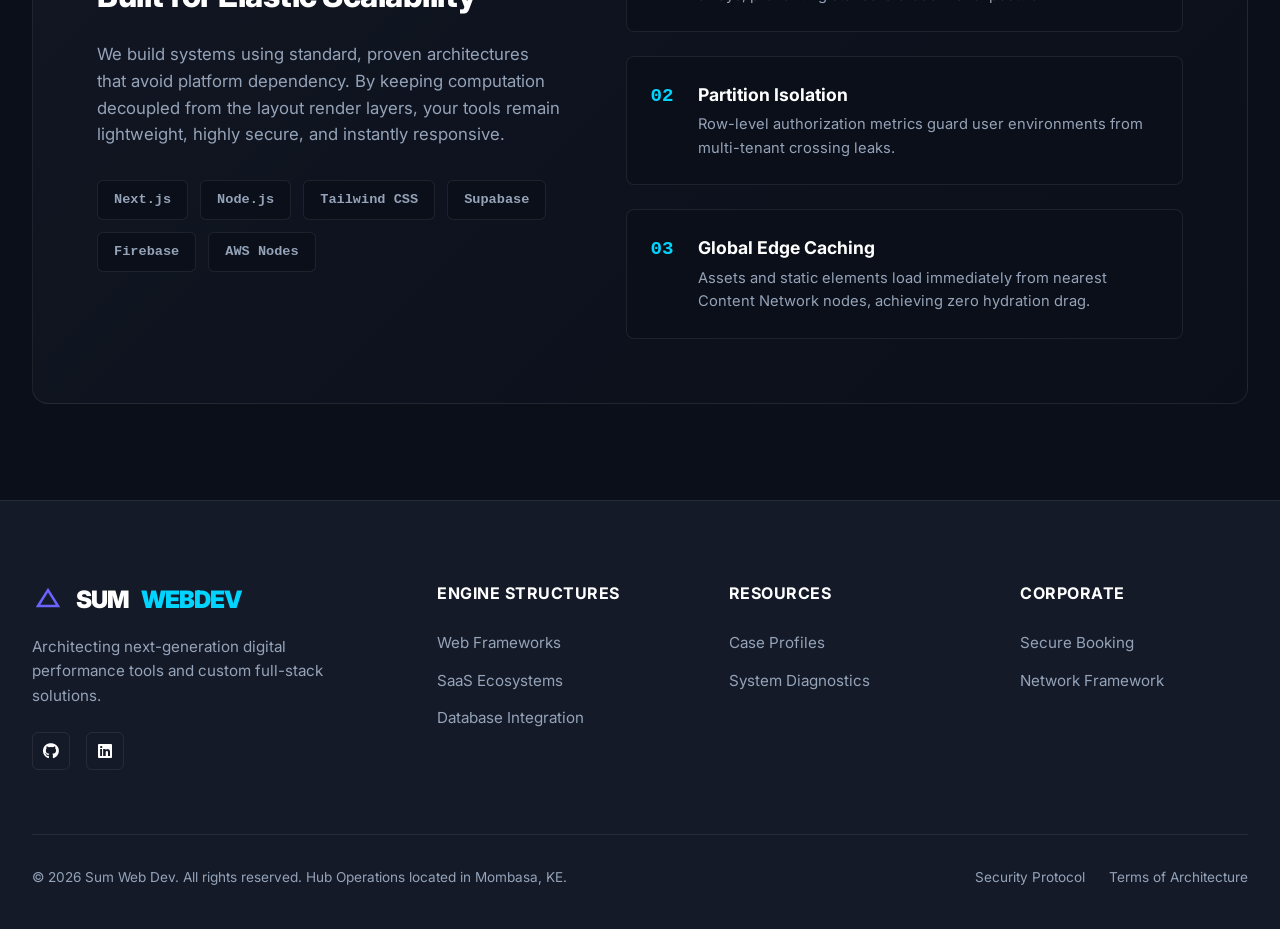
==== commit 1b93427a: "Update index.html" ====
--- a/index.html
+++ b/index.html
@@ -3,13 +3,10 @@
 <head>
     <meta charset="UTF-8">
     <meta name="viewport" content="width=device-width, initial-scale=1.0">
-    <title>Sum Web Dev | Premium Full-Stack Web Engineering Agency</title>
-    <meta name="description" content="We design and deploy high-performance, fast, and modern websites optimized to scale revenue, automate checkouts, and dominate search rankings.">
+    <title>Sum Web Dev | Premium Full-Stack Architectural Engineering</title>
+    <meta name="description" content="Engineering high-performance full-stack web platforms, multi-tenant SaaS ecosystems, and secure cloud infrastructure. Powered by modern decoupled systems.">
     
-    <meta property="og:title" content="Sum Web Dev | High-Performance Web Engineering">
-    <meta property="og:description" content="Premium web development architectures tailored for businesses looking to scale operations and digital authority.">
-    <meta property="og:type" content="website">
-    
+    <!-- Design Assets -->
     <link rel="stylesheet" href="https://cdnjs.cloudflare.com/ajax/libs/font-awesome/6.4.0/css/all.min.css">
     <link href="https://fonts.googleapis.com/css2?family=Inter:wght=400;500;600;700;800;900&display=swap" rel="stylesheet">
     
@@ -27,6 +24,7 @@
             --border-glass: rgba(255, 255, 255, 0.08);
             --glass-grad: linear-gradient(135deg, rgba(21, 26, 40, 0.7) 0%, rgba(11, 15, 25, 0.8) 100%);
             --header-bg: rgba(11, 15, 25, 0.85);
+            --icon-box-bg: rgba(0, 212, 255, 0.1);
         }
 
         :root[data-theme="light"] {
@@ -39,6 +37,7 @@
             --border-glass: rgba(15, 23, 42, 0.08);
             --glass-grad: linear-gradient(135deg, rgba(255, 255, 255, 0.9) 0%, rgba(241, 245, 249, 0.9) 100%);
             --header-bg: rgba(248, 250, 252, 0.9);
+            --icon-box-bg: rgba(14, 165, 233, 0.08);
         }
 
         * { box-sizing: border-box; margin: 0; padding: 0; scroll-behavior: smooth; }
@@ -52,6 +51,8 @@
             transition: background-color 0.3s ease, color 0.3s ease;
         }
 
+        body.menu-open { overflow: hidden; }
+
         .scroll-progress {
             position: fixed; top: 0; left: 0; width: 0%; height: 3px;
             background: linear-gradient(90deg, var(--accent-primary), var(--accent-neon));
@@ -59,11 +60,12 @@
         }
 
         /* ==========================================================================
-           2. Header & Clean Hamburger Ecosystem
+           2. Header & Navigation Ecosystem
            ========================================================================== */
         .main-header {
             position: fixed; top: 0; left: 0; width: 100%; height: 80px;
             background: var(--header-bg); backdrop-filter: blur(12px);
+            -webkit-backdrop-filter: blur(12px);
             border-bottom: 1px solid var(--border-glass); z-index: 1000;
             display: flex; align-items: center; transition: background 0.3s ease;
         }
@@ -80,13 +82,18 @@
         .logo svg { width: 32px; height: 32px; fill: none; stroke: var(--accent-primary); stroke-width: 2.5; }
         .logo span { color: var(--accent-neon); }
 
-        .nav-controls-wrapper { display: flex; align-items: center; gap: 1.25rem; }
+        .nav-controls-wrapper { display: flex; align-items: center; gap: 1.25rem; z-index: 1010; }
         .nav-links { display: flex; align-items: center; gap: 2rem; }
+        
         .nav-item {
             color: var(--text-muted); text-decoration: none; font-weight: 500; font-size: 0.95rem;
             transition: color 0.2s ease; position: relative;
         }
         .nav-item:hover, .nav-item.active { color: var(--text-pure); }
+        .nav-item.active::after {
+            content: ''; position: absolute; bottom: -6px; left: 0; width: 100%; height: 2px;
+            background: var(--accent-neon); border-radius: 2px;
+        }
         
         .utility-btn {
             background: transparent; border: 1px solid var(--border-glass); color: var(--text-pure);
@@ -102,145 +109,117 @@
         }
         .lang-select:focus { border-color: var(--accent-primary); }
 
-        /* Premium Classic Hamburger Button Component */
         .mobile-toggle {
             display: none; background: transparent; border: 1px solid var(--border-glass); 
             color: var(--text-pure); cursor: pointer; width: 38px; height: 38px;
-            border-radius: 6px; align-items: center; justify-content: center; z-index: 1010; transition: all 0.2s ease;
-            flex-direction: column; gap: 4px; padding: 0;
+            border-radius: 6px; align-items: center; justify-content: center; transition: all 0.2s ease;
+            flex-direction: column; gap: 4px; padding: 0; z-index: 1010;
         }
         .mobile-toggle span {
             display: block; width: 18px; height: 2px; background-color: var(--text-pure);
-            transition: transform 0.3s ease, opacity 0.3s ease;
+            transition: transform 0.3s cubic-bezier(0.16, 1, 0.3, 1), opacity 0.3s ease;
         }
         .mobile-toggle:hover { border-color: var(--accent-primary); }
         
-        /* Animated Active States for Hamburger Lines */
         .mobile-toggle.active span:nth-child(1) { transform: translateY(6px) rotate(45deg); }
-        .mobile-toggle.active span:nth-child(2) { opacity: 0; }
+        .mobile-toggle.active span:nth-child(2) { opacity: 0; width: 0; }
         .mobile-toggle.active span:nth-child(3) { transform: translateY(-6px) rotate(-45deg); }
 
-        /* Button Ecosystem */
-        .btn {
-            display: inline-flex; align-items: center; gap: 0.75rem; padding: 0.9rem 2rem;
-            font-weight: 600; font-size: 1rem; border-radius: 6px; text-decoration: none; transition: all 0.2s ease;
-        }
-        .btn-primary { background: var(--accent-primary); color: #FFF; border: none; }
-        .btn-primary:hover { transform: translateY(-2px); box-shadow: 0 10px 20px rgba(108, 99, 255, 0.25); }
-        .btn-secondary { background: transparent; color: var(--text-pure); border: 1px solid var(--border-glass); }
-        .btn-secondary:hover { background: rgba(255, 255, 255, 0.05); }
-        .btn-sm { padding: 0.5rem 1.2rem; font-size: 0.85rem; border-radius: 4px; }
-        .btn-block { width: 100%; justify-content: center; cursor: pointer; }
-
-        /* ==========================================================================
-           3. Page Section Modules
+        /* ==========================================================================
+           3. Classic Split Hero Architecture
            ========================================================================== */
         .hero-section {
-            min-height: 100vh; display: flex; align-items: center; padding-top: 80px;
-            position: relative; overflow: hidden;
-        }
-        .glow-orb { position: absolute; border-radius: 50%; filter: blur(140px); opacity: 0.12; z-index: 0; }
-        .orb-1 { top: 20%; left: 10%; width: 400px; height: 400px; background: var(--accent-primary); }
-        .orb-2 { bottom: 10%; right: 10%; width: 500px; height: 500px; background: var(--accent-neon); }
-
-        .hero-container { width: 100%; max-width: 1400px; margin: 0 auto; padding: 4rem 2rem; position: relative; z-index: 1; }
-        .hero-badge {
-            display: inline-flex; align-items: center; gap: 0.5rem;
-            background: rgba(108, 99, 255, 0.1); border: 1px solid rgba(108, 99, 255, 0.2);
-            padding: 0.4rem 1rem; border-radius: 50px; color: var(--accent-primary); font-size: 0.85rem; font-weight: 600; margin-bottom: 2rem;
-        }
-        .hero-headline { font-size: 4.2rem; font-weight: 900; letter-spacing: -2px; line-height: 1.1; max-width: 1000px; margin-bottom: 1.5rem; }
-        .hero-headline span { background: linear-gradient(135deg, var(--text-pure) 30%, var(--accent-neon) 100%); -webkit-background-clip: text; -webkit-text-fill-color: transparent; }
-        .hero-subtext { font-size: 1.3rem; color: var(--text-muted); max-width: 750px; margin-bottom: 3rem; }
-        .hero-actions { display: flex; gap: 1.5rem; margin-bottom: 5rem; }
-
-        /* Telemetry Counters */
-        .metrics-grid { display: grid; grid-template-columns: repeat(3, 280px); gap: 3rem; border-top: 1px solid var(--border-glass); padding-top: 3rem; }
-        .metric-num { font-size: 3rem; font-weight: 800; color: var(--text-pure); line-height: 1; margin-bottom: 0.25rem; }
-        .metric-num::after { content: '+'; color: var(--accent-neon); }
-        .metric-label { font-size: 0.95rem; color: var(--text-muted); font-weight: 500; }
-
-        /* Main Structured Sections Layout */
-        .services-section, .portfolio-section, .booking-section { max-width: 1400px; margin: 0 auto; padding: 8rem 2rem; }
-        .section-header { margin-bottom: 4rem; }
-        .section-header .sub-title { color: var(--accent-primary); font-weight: 700; font-size: 0.9rem; text-transform: uppercase; letter-spacing: 1.5px; display: block; margin-bottom: 0.5rem; }
+            padding: 180px 2rem 6rem; position: relative; overflow: hidden;
+        }
+        .glow-orb { position: absolute; border-radius: 50%; filter: blur(130px); opacity: 0.15; z-index: 0; }
+        .orb-1 { top: 15%; left: 5%; width: 500px; height: 500px; background: var(--accent-primary); }
+        .orb-2 { bottom: 10%; right: 10%; width: 400px; height: 400px; background: var(--accent-neon); }
+
+        .hero-container {
+            max-width: 1400px; margin: 0 auto; display: grid; grid-template-columns: 1.1fr 0.9fr; gap: 4rem; align-items: center; position: relative; z-index: 2;
+        }
+        .hero-text h1 { font-size: 4.2rem; font-weight: 900; letter-spacing: -2.5px; line-height: 1.05; margin-bottom: 1.5rem; }
+        .hero-text h1 span { background: linear-gradient(135deg, var(--text-pure) 30%, var(--accent-neon) 100%); -webkit-background-clip: text; -webkit-text-fill-color: transparent; }
+        .hero-text p { font-size: 1.25rem; color: var(--text-muted); margin-bottom: 2.5rem; max-width: 680px; }
+        
+        .btn-group { display: flex; gap: 1.25rem; }
+        .prime-btn {
+            background: linear-gradient(135deg, var(--accent-primary), #5B52E5); color: #FFF; text-decoration: none;
+            padding: 0.9rem 2rem; border-radius: 8px; font-weight: 600; font-size: 1rem; transition: transform 0.2s ease, box-shadow 0.2s ease;
+            box-shadow: 0 4px 20px rgba(108, 99, 255, 0.25);
+        }
+        .prime-btn:hover { transform: translateY(-2px); box-shadow: 0 6px 24px rgba(108, 99, 255, 0.4); }
+        
+        .alt-btn {
+            background: transparent; color: var(--text-pure); text-decoration: none; padding: 0.9rem 2rem;
+            border-radius: 8px; font-weight: 600; font-size: 1rem; border: 1px solid var(--border-glass); transition: all 0.2s ease;
+        }
+        .alt-btn:hover { border-color: var(--text-pure); background: rgba(255,255,255,0.02); }
+
+        /* Structural Console Mockup Box */
+        .console-box {
+            background: #080C14; border: 1px solid var(--border-glass); border-radius: 12px; padding: 2rem;
+            font-family: monospace; box-shadow: 0 25px 50px -12px rgba(0,0,0,0.5); position: relative;
+        }
+        .console-header { display: flex; gap: 6px; margin-bottom: 1.5rem; border-bottom: 1px solid rgba(255,255,255,0.05); padding-bottom: 0.75rem; }
+        .console-dot { width: 11px; height: 11px; border-radius: 50%; background: #334155; }
+        .console-dot:nth-child(1) { background: #EF4444; }
+        .console-dot:nth-child(2) { background: #F59E0B; }
+        .console-dot:nth-child(3) { background: #10B981; }
+        .console-line { margin-bottom: 0.5rem; font-size: 0.9rem; color: #94A3B8; }
+        .console-line span.accent { color: var(--accent-neon); }
+        .console-line span.keyword { color: #6C63FF; }
+
+        /* ==========================================================================
+           4. Services Pillars Matrix Grid
+           ========================================================================== */
+        .section-container { max-width: 1400px; margin: 0 auto; padding: 6rem 2rem; position: relative; z-index: 2; }
+        .section-header { margin-bottom: 4rem; max-width: 700px; }
         .section-header h2 { font-size: 2.5rem; font-weight: 800; letter-spacing: -1px; margin-bottom: 1rem; }
-        .section-header p { color: var(--text-muted); max-width: 600px; font-size: 1.1rem; }
-
-        .services-grid, .portfolio-grid { display: grid; grid-template-columns: repeat(auto-fit, minmax(360px, 1fr)); gap: 2.5rem; }
-
-        /* Premium Glass Containers */
-        .service-card, .portfolio-item-card {
-            background: var(--glass-grad); border: 1px solid var(--border-glass);
-            border-radius: 12px; padding: 2.5rem; transition: transform 0.3s cubic-bezier(0.16, 1, 0.3, 1), border-color 0.2s ease;
-        }
-        .service-card:hover, .portfolio-item-card:hover { transform: translateY(-5px); border-color: rgba(108, 99, 255, 0.3); }
-
-        .service-icon { font-size: 2rem; color: var(--accent-neon); margin-bottom: 1.5rem; }
-        .service-card h3 { font-size: 1.4rem; font-weight: 700; margin-bottom: 1rem; }
-        .service-card p { color: var(--text-muted); font-size: 0.95rem; margin-bottom: 1.5rem; }
-        .service-features { list-style: none; margin-bottom: 2rem; }
-        .service-features li { font-size: 0.9rem; color: var(--text-pure); display: flex; align-items: center; gap: 0.6rem; margin-bottom: 0.5rem; }
-        .service-features i { color: var(--accent-primary); font-size: 0.8rem; }
-        .service-meta { display: flex; justify-content: space-between; border-top: 1px solid var(--border-glass); padding-top: 1.25rem; font-size: 0.9rem; color: var(--text-muted); }
-        .service-meta strong { color: var(--text-pure); font-size: 1.1rem; }
-
-        /* Dynamic Portfolio Segment */
-        .filter-wrapper { display: flex; gap: 1rem; margin-bottom: 3rem; overflow-x: auto; padding-bottom: 0.5rem; }
-        .filter-btn {
-            background: transparent; border: 1px solid var(--border-glass); color: var(--text-muted);
-            padding: 0.6rem 1.5rem; border-radius: 50px; font-weight: 600; cursor: pointer; white-space: nowrap; transition: all 0.2s ease;
-        }
-        .filter-btn:hover, .filter-btn.active { border-color: var(--accent-primary); color: var(--text-pure); background: rgba(108, 99, 255, 0.1); }
-
-        .portfolio-item-card { padding: 0; overflow: hidden; display: flex; flex-direction: column; }
-        .project-img-wrapper { background: rgba(27, 35, 54, 0.4); height: 240px; overflow: hidden; position: relative; }
-        .project-img-wrapper img { width: 100%; height: 100%; object-fit: cover; transition: transform 0.5s ease; }
-        .portfolio-item-card:hover .project-img-wrapper img { transform: scale(1.04); }
-        
-        .project-content { padding: 2rem; display: flex; flex-direction: column; flex-grow: 1; }
-        .project-tag { font-size: 0.75rem; text-transform: uppercase; color: var(--accent-neon); font-weight: 700; letter-spacing: 1px; margin-bottom: 0.5rem; }
-        .project-content h3 { font-size: 1.3rem; margin-bottom: 0.75rem; }
-        .project-content p { color: var(--text-muted); font-size: 0.9rem; margin-bottom: 1.5rem; flex-grow: 1; }
-        .tech-stack-row { display: flex; gap: 0.5rem; flex-wrap: wrap; margin-bottom: 2rem; }
-        .tech-stack-row span { background: rgba(255,255,255,0.05); border: 1px solid var(--border-glass); padding: 0.2rem 0.6rem; border-radius: 4px; font-size: 0.75rem; color: var(--text-muted); }
-        .project-actions { display: flex; gap: 1rem; }
-
-        /* Integrated Intake Form Frame */
-        .booking-wrapper { display: grid; grid-template-columns: 1fr 1.2fr; gap: 5rem; background: var(--glass-grad); border: 1px solid var(--border-glass); padding: 4rem; border-radius: 12px; }
-        .booking-info-pane h2 { font-size: 2.5rem; font-weight: 800; letter-spacing: -1px; margin-bottom: 1.5rem; }
-        .booking-info-pane p { color: var(--text-muted); margin-bottom: 3rem; }
-        .contact-methods { display: flex; flex-direction: column; gap: 1rem; }
-        .method-node { display: flex; align-items: center; gap: 1rem; font-size: 1.1rem; font-weight: 600; text-decoration: none; color: var(--text-pure); }
-        .method-node i { color: var(--accent-neon); }
-
-        .booking-form-pane form { display: flex; flex-direction: column; gap: 1.5rem; }
-        .form-row { display: grid; grid-template-columns: 1fr 1fr; gap: 1.5rem; }
-        .form-group { display: flex; flex-direction: column; gap: 0.5rem; }
-        .form-group label { font-size: 0.85rem; font-weight: 600; color: var(--text-muted); text-transform: uppercase; letter-spacing: 0.5px; }
-        .form-group input, .form-group select, .form-group textarea {
-            background: var(--bg-main); border: 1px solid var(--border-glass); border-radius: 6px; padding: 0.85rem; color: var(--text-pure); font-family: inherit; font-size: 0.95rem; transition: border-color 0.2s ease;
-        }
-        .form-group input:focus, .form-group select:focus, .form-group textarea:focus { outline: none; border-color: var(--accent-primary); }
-        
-        /* Direct Embedded Inline Form Feedback State */
-        .form-status-msg { padding: 1rem; border-radius: 6px; font-size: 0.95rem; font-weight: 600; display: none; margin-top: 1rem; text-align: center; }
-        .form-status-msg.success { display: block; background: rgba(16, 185, 129, 0.15); border: 1px solid #10B981; color: #10B981; }
-        .form-status-msg.error { display: block; background: rgba(239, 68, 68, 0.15); border: 1px solid #EF4444; color: #EF4444; }
-
-        /* Lightbox Window Modal Overlays */
-        .lightbox-overlay {
-            position: fixed; top: 0; left: 0; width: 100%; height: 100%; background: rgba(5, 7, 12, 0.85);
-            backdrop-filter: blur(8px); z-index: 2000; display: none; align-items: center; justify-content: center; padding: 2rem;
-        }
-        .lightbox-card {
-            background: var(--bg-card); border: 1px solid var(--border-glass); border-radius: 12px;
-            width: 100%; max-width: 800px; padding: 3rem; position: relative; max-height: 90vh; overflow-y: auto;
-        }
-        .close-lightbox { position: absolute; top: 1.5rem; right: 2rem; background: none; border: none; color: var(--text-pure); font-size: 2rem; cursor: pointer; }
-
-        /* Global Corporate Structural Footer */
-        .main-footer { background: var(--bg-card); border-top: 1px solid var(--border-glass); padding: 5rem 2rem 2.5rem; color: var(--text-muted); }
+        .section-header p { color: var(--text-muted); font-size: 1.1rem; }
+
+        .services-matrix { display: grid; grid-template-columns: repeat(3, 1fr); gap: 2.5rem; }
+        .matrix-card {
+            background: var(--glass-grad); border: 1px solid var(--border-glass); border-radius: 12px; padding: 3.5rem 2.5rem;
+            backdrop-filter: blur(10px); -webkit-backdrop-filter: blur(10px); transition: all 0.3s ease;
+            text-decoration: none; color: inherit; display: block;
+        }
+        .matrix-card:hover { transform: translateY(-5px); border-color: rgba(0, 212, 255, 0.3); box-shadow: 0 15px 30px rgba(0,0,0,0.2); }
+        
+        .matrix-icon {
+            width: 54px; height: 54px; border-radius: 8px; background: var(--icon-box-bg);
+            display: flex; align-items: center; justify-content: center; margin-bottom: 2rem;
+            color: var(--accent-neon); font-size: 1.4rem; border: 1px solid rgba(0, 212, 255, 0.15);
+        }
+        .matrix-card:nth-child(2) .matrix-icon { color: var(--accent-primary); background: rgba(108, 99, 255, 0.1); border-color: rgba(108, 99, 255, 0.15); }
+        
+        .matrix-card h3 { font-size: 1.4rem; font-weight: 800; margin-bottom: 1rem; letter-spacing: -0.5px; }
+        .matrix-card p { color: var(--text-muted); font-size: 0.98rem; margin-bottom: 1.5rem; }
+        .matrix-link { font-size: 0.9rem; font-weight: 700; color: var(--text-pure); display: flex; align-items: center; gap: 0.5rem; transition: gap 0.2s ease; }
+        .matrix-card:hover .matrix-link { gap: 0.75rem; color: var(--accent-neon); }
+
+        /* ==========================================================================
+           5. Interactive Pipeline Architecture Section (More Things)
+           ========================================================================== */
+        .pipeline-wrapper { background: var(--glass-grad); border: 1px solid var(--border-glass); border-radius: 16px; padding: 4rem; display: grid; grid-template-columns: 1fr 1.2fr; gap: 4rem; align-items: center; }
+        .pipeline-info h3 { font-size: 2rem; font-weight: 800; letter-spacing: -0.5px; margin-bottom: 1.25rem; }
+        .pipeline-info p { color: var(--text-muted); margin-bottom: 2rem; font-size: 1.05rem; }
+        
+        .tech-tags { display: flex; flex-wrap: wrap; gap: 0.75rem; }
+        .tech-tag { background: var(--bg-main); border: 1px solid var(--border-glass); padding: 0.5rem 1rem; border-radius: 6px; font-size: 0.85rem; font-weight: 600; color: var(--text-muted); font-family: monospace; }
+        
+        /* Step Matrix List */
+        .step-list { display: flex; flex-direction: column; gap: 1.5rem; }
+        .step-item { display: flex; gap: 1.5rem; background: var(--bg-main); border: 1px solid var(--border-glass); padding: 1.5rem; border-radius: 8px; transition: border-color 0.2s ease; }
+        .step-item:hover { border-color: var(--accent-primary); }
+        .step-num { font-size: 1.2rem; font-weight: 900; color: var(--accent-neon); font-family: monospace; }
+        .step-content h4 { font-size: 1.1rem; font-weight: 700; margin-bottom: 0.25rem; }
+        .step-content p { color: var(--text-muted); font-size: 0.92rem; }
+
+        /* ==========================================================================
+           6. Global Corporate Structural Footer
+           ========================================================================== */
+        .main-footer { background: var(--bg-card); border-top: 1px solid var(--border-glass); padding: 5rem 2rem 2.5rem; color: var(--text-muted); position: relative; z-index: 2; }
         .footer-grid { max-width: 1400px; margin: 0 auto; display: grid; grid-template-columns: 1.5fr repeat(3, 1fr); gap: 4rem; margin-bottom: 4rem; }
         .footer-brand p { margin-top: 1rem; max-width: 320px; font-size: 0.95rem; }
         .footer-col h4 { color: var(--text-pure); font-size: 1rem; font-weight: 700; margin-bottom: 1.5rem; text-transform: uppercase; letter-spacing: 0.5px; }
@@ -266,86 +245,48 @@
         }
 
         /* ==========================================================================
-           4. Responsive Media Breakpoints Engine (Refactored Hamburger Overlays)
-           ========================================================================== */
+           7. Responsive Breakpoints Engine & Fluid Side Menu Drawer
+           ========================================================================== */
+        @media(max-width: 1200px) {
+            .hero-container { grid-template-columns: 1fr; text-align: center; gap: 3rem; }
+            .hero-text p { margin: 0 auto 2.5rem; }
+            .btn-group { justify-content: center; }
+            .services-matrix { grid-template-columns: repeat(2, 1fr); gap: 2rem; }
+            .pipeline-wrapper { grid-template-columns: 1fr; gap: 3rem; }
+        }
+
         @media(max-width: 1024px) {
-            .hero-headline { font-size: 3rem; }
-            .booking-wrapper { grid-template-columns: 1fr; gap: 3rem; padding: 2.5rem; }
-            .metrics-grid { grid-template-columns: repeat(3, 1fr); gap: 1.5rem; }
+            .hero-text h1 { font-size: 3.4rem; }
             .footer-grid { grid-template-columns: 1fr 1fr; gap: 3rem; }
         }
 
         @media(max-width: 768px) {
             .mobile-toggle { display: flex; }
-            
-            .nav-controls-wrapper { 
-                position: static; 
-            }
-
-            /* Fixed Controls on Mobile */
-            .lang-select {
-                position: fixed;
-                top: 21px;
-                right: 130px;
-                z-index: 1010;
-                height: 38px;
-            }
-
-            #themeToggler {
-                position: fixed;
-                top: 21px;
-                right: 80px;
-                z-index: 1010;
-                height: 38px;
-                width: 38px;
-            }
-
-            /* Mobile Side Menu Panel Overlay */
+            .nav-controls-wrapper { position: relative; }
+
             .nav-links {
-                display: flex; 
-                flex-direction: column; 
-                position: fixed; 
-                top: 0; 
-                right: -100%; 
-                width: 280px; 
-                height: 100vh; 
-                background: var(--bg-card); 
-                border-left: 1px solid var(--border-glass); 
-                padding: 120px 2rem 2rem;
-                gap: 2rem; 
-                align-items: flex-start; 
-                transition: right 0.4s cubic-bezier(0.16, 1, 0.3, 1);
-                box-shadow: -10px 0 30px rgba(0,0,0,0.25); 
-                z-index: 1005;
+                display: flex; flex-direction: column; position: fixed; top: 0; right: -100%; width: 100%;
+                max-width: 300px; height: 100vh; background: rgba(21, 26, 40, 0.96); backdrop-filter: blur(20px);
+                -webkit-backdrop-filter: blur(20px); border-left: 1px solid var(--border-glass); padding: 120px 2rem 2rem;
+                gap: 2rem; align-items: flex-start; transition: right 0.4s cubic-bezier(0.16, 1, 0.3, 1);
+                box-shadow: -20px 0 40px rgba(0,0,0,0.4); z-index: 1005;
             }
             .nav-links.active { right: 0; }
-            
-            /* Booking Component Scaling Adjustments */
-            .booking-section {
-                padding: 4rem 1rem;
+
+            .nav-links .nav-item {
+                font-size: 1.25rem; font-weight: 600; opacity: 0; transform: translateX(15px);
+                transition: opacity 0.35s ease, transform 0.35s cubic-bezier(0.16, 1, 0.3, 1);
             }
-            .booking-wrapper {
-                grid-template-columns: 1fr; 
-                gap: 2.5rem; 
-                padding: 2rem 1.25rem;
-                border-radius: 8px;
-            }
-            .booking-info-pane h2 {
-                font-size: 1.85rem;
-                letter-spacing: -0.5px;
-            }
-            .booking-info-pane p {
-                margin-bottom: 2rem;
-                font-size: 0.95rem;
-            }
-            .form-row {
-                grid-template-columns: 1fr;
-                gap: 1.5rem;
-            }
-
-            .hero-headline { font-size: 2.5rem; }
-            .hero-actions { flex-direction: column; }
-            .metrics-grid { grid-template-columns: 1fr; gap: 2rem; }
+            .nav-links.active .nav-item { opacity: 1; transform: translateX(0); }
+            .nav-links.active .nav-item:nth-child(1) { transition-delay: 0.05s; }
+            .nav-links.active .nav-item:nth-child(2) { transition-delay: 0.1s; }
+            .nav-links.active .nav-item:nth-child(3) { transition-delay: 0.15s; }
+            .nav-links.active .nav-item:nth-child(4) { transition-delay: 0.2s; }
+
+            .hero-section { padding-top: 140px; }
+            .hero-text h1 { font-size: 2.8rem; }
+            .services-matrix { grid-template-columns: 1fr; gap: 2rem; }
+            .pipeline-wrapper { padding: 2rem; }
             .footer-grid { grid-template-columns: 1fr; }
             .footer-bottom { flex-direction: column; gap: 1.5rem; text-align: center; }
         }
@@ -353,646 +294,283 @@
 </head>
 <body>
 
-    <div class="scroll-progress" id="scrollProgress"></div>
-    
-    <!-- Header with SVG Logo and System Settings Dropdowns -->
+    <div class="scroll-progress" id="scrollBar"></div>
+
+    <!-- Global Corporate Header -->
     <header class="main-header">
         <div class="nav-container">
             <a href="#" class="logo">
-                <svg viewBox="0 0 32 32"><path d="M6 18L16 6L26 18L16 22L6 18Z"/><path d="M6 24L16 16L26 24L16 28L6 24Z"/></svg>
-                Sum<span>WebDev</span>
+                <svg viewBox="0 0 32 32">
+                    <path d="M6 22L16 6L26 22H6Z" />
+                </svg>
+                SUM<span>WEBDEV</span>
             </a>
             
+            <nav class="nav-links" id="menuPanel">
+                <a href="#" class="nav-item active">Home</a>
+                <a href="services/" class="nav-item">Services</a>
+                <a href="portfolio/" class="nav-item">Portfolio</a>
+                <a href="booking/" class="nav-item">Book Strategy</a>
+            </nav>
+
             <div class="nav-controls-wrapper">
-                <nav class="nav-links" id="navLinks">
-                    <a href="#home" class="nav-item active" data-lang-key="nav_home">Home</a>
-                    <a href="#services" class="nav-item" data-lang-key="nav_services">Services</a>
-                    <a href="#portfolio" class="nav-item" data-lang-key="nav_portfolio">Portfolio</a>
-                    <a href="booking/index.html" class="nav-item" data-lang-key="nav_intake">Intake</a>
-                </nav>
-
-                <select class="lang-select" id="languageSelector" aria-label="Language Selector">
+                <select class="lang-select" id="langSwitch">
                     <option value="en">EN</option>
-                    <option value="nl">NL</option>
-                    <option value="de">DE</option>
-                    <option value="fr">FR</option>
+                    <option value="es">ES</option>
                 </select>
-
-                <button class="utility-btn" id="themeToggler" aria-label="Toggle Theme Layout">
-                    <i class="fas fa-moon"></i>
+                
+                <button class="utility-btn" id="themeToggler" aria-label="Toggle Theme">
+                    <i class="fa-solid fa-moon"></i>
                 </button>
-
-                <button class="mobile-toggle" id="mobileToggle" aria-label="Toggle Navigation">
-                    <i class="fas fa-bars"></i>
+                
+                <button class="mobile-toggle" id="hamburgerMenu" aria-label="Toggle Menu">
+                    <span></span>
+                    <span></span>
+                    <span></span>
                 </button>
             </div>
         </div>
     </header>
 
-    <!-- Hero Showcase Section -->
-    <section id="home" class="hero-section">
+    <!-- Classic High-Impact Split Hero Section -->
+    <section class="hero-section">
         <div class="glow-orb orb-1"></div>
         <div class="glow-orb orb-2"></div>
+        
         <div class="hero-container">
-            <div class="hero-badge"><i class="fas fa-bolt"></i> Global Operations Live | 2026</div>
-            <h1 class="hero-headline" data-lang-key="hero_title">We Build Fast, Modern Websites That <span>Grow Your Business.</span></h1>
-            <p class="hero-subtext" data-lang-key="hero_desc">Engineered at the intersection of premium visual aesthetics and rock-solid full-stack architecture. Turn your traffic into high-converting revenue streams.</p>
+            <div class="hero-text">
+                <h1>High-Performance <span>Digital Architecture</span></h1>
+                <p>We build production-grade web solutions, robust backend microservices, and secure multi-tenant SaaS environments tailored for enterprise scale.</p>
+                <div class="btn-group">
+                    <a href="booking/" class="prime-btn">Initialize Consultation</a>
+                    <a href="portfolio/" class="alt-btn">View Case Profiles</a>
+                </div>
+            </div>
             
-            <div class="hero-actions">
-                <a href="#booking" class="btn btn-primary" data-lang-key="btn_book">Book a Project <i class="fas fa-arrow-right"></i></a>
-                <a href="#portfolio" class="btn btn-secondary" data-lang-key="btn_work">View Our Work <i class="fas fa-layer-group"></i></a>
-            </div>
-
-            <div class="metrics-grid">
-                <div class="metric-card">
-                    <div class="metric-num" data-target="42">0</div>
-                    <div class="metric-label" data-lang-key="metric_1">Platforms Deployed</div>
-                </div>
-                <div class="metric-card">
-                    <div class="metric-num" data-target="99">0</div>
-                    <div class="metric-label" data-lang-key="metric_2">% Client Satisfaction</div>
-                </div>
-                <div class="metric-card">
-                    <div class="metric-num" data-target="5">0</div>
-                    <div class="metric-label" data-lang-key="metric_3">Years Pro Dev Experience</div>
-                </div>
+            <!-- Technical Live Console Interactive Component -->
+            <div class="console-box">
+                <div class="console-header">
+                    <div class="console-dot"></div>
+                    <div class="console-dot"></div>
+                    <div class="console-dot"></div>
+                </div>
+                <div class="console-line"><span class="accent">&gt;</span> npm init sum-webdev-engine@latest</div>
+                <div class="console-line">[1/3] Resolving workspace dependencies...</div>
+                <div class="console-line">[2/3] Mapping secure cloud instances...</div>
+                <div class="console-line">[3/3] System initialization successful.</div>
+                <div class="console-line"><span class="accent">&gt;</span> structural-status --verify</div>
+                <div class="console-line" style="color: #10B981;"><i class="fa-solid fa-circle-check"></i> Gateway Node: Active</div>
+                <div class="console-line" style="color: #10B981;"><i class="fa-solid fa-circle-check"></i> Theme Engine: Operational</div>
+                <div class="console-line" style="color: var(--accent-neon); margin-top: 1rem;">Ready for structural deployment.</div>
             </div>
         </div>
     </section>
 
-    <!-- Services Infrastructure Matrix -->
-    <section id="services" class="services-section">
+    <!-- Core Pillars Matrix Grid Section -->
+    <section class="section-container">
         <div class="section-header">
-            <span class="sub-title" data-lang-key="services_sub">Expertise Matrix</span>
-            <h2 data-lang-key="services_title">Architectural Services</h2>
-            <p data-lang-key="services_desc">Production-grade solutions optimized for cross-platform utility, raw processing speed, and clean semantic indexing.</p>
-        </div>
-        
-        <div class="services-grid">
-            <!-- Box 1 -->
-            <div class="service-card">
-                <div class="service-icon"><i class="fas fa-store"></i></div>
-                <h3 data-lang-key="s1_title">E-commerce Ecosystems</h3>
-                <p data-lang-key="s1_desc">High-volume digital storefronts complete with dynamic state management, seamless checkout engines, and secure payment pathways.</p>
-                <ul class="service-features">
-                    <li><i class="fas fa-check"></i> <span data-lang-key="s1_f1">Sub-second cart loading loops</span></li>
-                    <li><i class="fas fa-check"></i> <span data-lang-key="s1_f2">Custom dashboard integrations</span></li>
-                </ul>
-                <div class="service-meta">
-                    <span><span data-lang-key="meta_from">From</span> <strong>&euro;1.200</strong></span>
-                    <span>14-21 <span data-lang-key="meta_days">Days</span></span>
-                </div>
-            </div>
-
-            <!-- Box 2 -->
-            <div class="service-card">
-                <div class="service-icon"><i class="fas fa-brain"></i></div>
-                <h3 data-lang-key="s2_title">Custom Web Platforms</h3>
-                <p data-lang-key="s2_desc">Bespoke software application engines, user administration layers, secure databases, and client portals custom-coded for precise operations.</p>
-                <ul class="service-features">
-                    <li><i class="fas fa-check"></i> <span data-lang-key="s2_f1">Complex internal database logic</span></li>
-                    <li><i class="fas fa-check"></i> <span data-lang-key="s2_f2">Isolated token authentication</span></li>
-                </ul>
-                <div class="service-meta">
-                    <span><span data-lang-key="meta_from">From</span> <strong>&euro;2.500</strong></span>
-                    <span>21-35 <span data-lang-key="meta_days">Days</span></span>
-                </div>
-            </div>
-
-            <!-- Box 3 -->
-            <div class="service-card">
-                <div class="service-icon"><i class="fas fa-search-dollar"></i></div>
-                <h3 data-lang-key="s3_title">SEO & Speed Optimization</h3>
-                <p data-lang-key="s3_desc">Auditing and refactoring legacy script profiles to establish 100/100 Core Web Vitals rankings, reducing user bounce rates immediately.</p>
-                <ul class="service-features">
-                    <li><i class="fas fa-check"></i> <span data-lang-key="s3_f1">Complete asset compression pipelines</span></li>
-                    <li><i class="fas fa-check"></i> <span data-lang-key="s3_f2">Schema markup data mapping</span></li>
-                </ul>
-                <div class="service-meta">
-                    <span><span data-lang-key="meta_from">From</span> <strong>&euro;600</strong></span>
-                    <span>5-7 <span data-lang-key="meta_days">Days</span></span>
-                </div>
-            </div>
+            <h2>Our Architectural Verticals</h2>
+            <p>From component design up through secure decoupled infrastructure layers, we engineer performance at every layer.</p>
+        </div>
+        
+        <div class="services-matrix">
+            <!-- Service Pillar 1 -->
+            <a href="services/" class="matrix-card">
+                <div class="matrix-icon"><i class="fa-solid fa-layer-group"></i></div>
+                <h3>Web Frameworks</h3>
+                <p>Developing componentized application layers and fluid responsive interfaces backed by modern routing models.</p>
+                <div class="matrix-link">Explore Frameworks <i class="fa-solid fa-arrow-right"></i></div>
+            </a>
+
+            <!-- Service Pillar 2 -->
+            <a href="saas-ecosystems/" class="matrix-card">
+                <div class="matrix-icon"><i class="fa-solid fa-cloud"></i></div>
+                <h3>SaaS Ecosystems</h3>
+                <p>Integrating decoupled authentication pipelines, serverless webhooks, and multi-tenant table security rules.</p>
+                <div class="matrix-link">Explore Ecosystems <i class="fa-solid fa-arrow-right"></i></div>
+            </a>
+
+            <!-- Service Pillar 3 -->
+            <a href="database-integration/" class="matrix-card">
+                <div class="matrix-icon"><i class="fa-solid fa-database"></i></div>
+                <h3>Database Integration</h3>
+                <p>Configuring structured relational schemas, optimized processing queries, and durable object storage pools.</p>
+                <div class="matrix-link">Explore Databases <i class="fa-solid fa-arrow-right"></i></div>
+            </a>
         </div>
     </section>
 
-    <!-- Dynamic Portfolio Engine -->
-    <section id="portfolio" class="portfolio-section">
-        <div class="section-header">
-            <span class="sub-title" data-lang-key="port_sub">Case Studies</span>
-            <h2 data-lang-key="port_title">Live Production Deployments</h2>
-        </div>
-
-        <div class="filter-wrapper">
-            <button class="filter-btn active" data-filter="all">All Architecture</button>
-            <button class="filter-btn" data-filter="marketplace">Marketplaces</button>
-            <button class="filter-btn" data-filter="events">Event Systems</button>
-        </div>
-
-        <div class="portfolio-grid">
-            <!-- Project Node: Audiory -->
-            <div class="portfolio-item-card" data-category="marketplace">
-                <div class="project-img-wrapper">
-                    <img src="audiory.webp" alt="Audiory Platform System Interface Mockup" onerror="this.style.display='none'; this.nextElementSibling.style.display='flex';">
-                    <div class="mock-img-placeholder" style="display:none; height:100%; width:100%; align-items:center; justify-content:center;"><i class="fas fa-music"></i> Audiory Frame</div>
-                </div>
-                <div class="project-content">
-                    <span class="project-tag">Music Marketplace</span>
-                    <h3>Audiory Platform</h3>
-                    <p>A specialized storefront architecture scaling licensing loops and distribution mechanisms for independent beat producers globally.</p>
-                    <div class="tech-stack-row">
-                        <span>Node.js</span><span>Firebase Auth</span><span>Tailwind</span>
+    <!-- Extended Infrastructure Pipeline Section (More Things) -->
+    <section class="section-container" style="padding-top: 0;">
+        <div class="pipeline-wrapper">
+            <div class="pipeline-info">
+                <h3>Built for Elastic Scalability</h3>
+                <p>We build systems using standard, proven architectures that avoid platform dependency. By keeping computation decoupled from the layout render layers, your tools remain lightweight, highly secure, and instantly responsive.</p>
+                
+                <div class="tech-tags">
+                    <span class="tech-tag">Next.js</span>
+                    <span class="tech-tag">Node.js</span>
+                    <span class="tech-tag">Tailwind CSS</span>
+                    <span class="tech-tag">Supabase</span>
+                    <span class="tech-tag">Firebase</span>
+                    <span class="tech-tag">AWS Nodes</span>
+                </div>
+            </div>
+            
+            <div class="step-list">
+                <!-- Step 1 -->
+                <div class="step-item">
+                    <div class="step-num">01</div>
+                    <div class="step-content">
+                        <h4>Secure Token Gates</h4>
+                        <p>Identity sessions are parsed strictly using enterprise token arrays, preventing standard credential exposure.</p>
                     </div>
-                    <div class="project-actions">
-                        <a href="https://audiory.site" target="_blank" rel="noopener" class="btn btn-sm btn-primary">Live Link <i class="fas fa-external-link-alt"></i></a>
-                        <button class="btn btn-sm btn-secondary open-details" data-target="modal-audiory">System Data</button>
+                </div>
+                <!-- Step 2 -->
+                <div class="step-item">
+                    <div class="step-num">02</div>
+                    <div class="step-content">
+                        <h4>Partition Isolation</h4>
+                        <p>Row-level authorization metrics guard user environments from multi-tenant crossing leaks.</p>
                     </div>
                 </div>
-            </div>
-
-            <!-- Project Node: Shamba Fest -->
-            <div class="portfolio-item-card" data-category="events">
-                <div class="project-img-wrapper">
-                    <img src="shambafest.webp" alt="Shamba Fest Booking Platform Mockup" onerror="this.style.display='none'; this.nextElementSibling.style.display='flex';">
-                    <div class="mock-img-placeholder" style="display:none; height:100%; width:100%; align-items:center; justify-content:center;"><i class="fas fa-ticket-alt"></i> Shamba Frame</div>
-                </div>
-                <div class="project-content">
-                    <span class="project-tag">Transactional Engine</span>
-                    <h3>Shamba Fest Ticketing</h3>
-                    <p>High-capacity online processing system running transactional checkout infrastructure for high-attendance regional festivals.</p>
-                    <div class="tech-stack-row">
-                        <span>Next.js</span><span>Supabase DB</span><span>Stripe API</span>
+                <!-- Step 3 -->
+                <div class="step-item">
+                    <div class="step-num">03</div>
+                    <div class="step-content">
+                        <h4>Global Edge Caching</h4>
+                        <p>Assets and static elements load immediately from nearest Content Network nodes, achieving zero hydration drag.</p>
                     </div>
-                    <div class="project-actions">
-                        <a href="https://shambafestallstars.2bd.net" target="_blank" rel="noopener" class="btn btn-sm btn-primary">Live Link <i class="fas fa-external-link-alt"></i></a>
-                        <button class="btn btn-sm btn-secondary open-details" data-target="modal-shamba">System Data</button>
-                    </div>
                 </div>
             </div>
         </div>
     </section>
 
-    <!-- Custom Intake Terminal Hooked to Formspree -->
-    <section id="booking" class="booking-section">
-        <div class="booking-wrapper">
-            <div class="booking-info-pane">
-                <h2 data-lang-key="form_title">Initialize Your Platform Architecture</h2>
-                <p data-lang-key="form_desc">Provide your system parameters in the intake terminal. After verification, a structured architectural development timeline will be issued directly to your email.</p>
-                <div class="contact-methods">
-                    <a href="https://wa.me/254700000000" class="method-node" target="_blank" rel="noopener"><i class="fab fa-whatsapp"></i> <span>Direct Dev WhatsApp Channel</span></a>
-                    <a href="mailto:support@sumwebdev.com" class="method-node"><i class="fas fa-envelope"></i> <span>support@sumwebdev.com</span></a>
-                </div>
-            </div>
-            
-            <div class="booking-form-pane">
-                <form id="intakeTerminal" action="https://formspree.io/f/YOUR_FORMSPREE_ID" method="POST">
-                    <div class="form-group">
-                        <label for="projType" data-lang-key="lbl_footprint">Architecture Footprint</label>
-                        <select name="Project Type" id="projType" required>
-                            <option value="">-- Choose Footprint --</option>
-                            <option value="ecommerce">E-commerce Enterprise Ecosystem</option>
-                            <option value="saas">SaaS / Automated App Layer</option>
-                            <option value="business">Premium Corporate Presence</option>
-                        </select>
-                    </div>
-                    <div class="form-row">
-                        <div class="form-group">
-                            <label for="budget" data-lang-key="lbl_capital">Allocated Capital Allocation</label>
-                            <select name="Budget Range" id="budget" required>
-                                <option value="starter">&euro;1.000 - &euro;2.500</option>
-                                <option value="mid">&euro;2.500 - &euro;5.000</option>
-                                <option value="enterprise">&euro;5.000+</option>
-                            </select>
-                        </div>
-                        <div class="form-group">
-                            <label for="timeline" data-lang-key="lbl_timeline">Timeline Scale</label>
-                            <select name="Timeline Target" id="timeline" required>
-                                <option value="expedited">Expedited (Under 2 weeks)</option>
-                                <option value="standard">Standard Execution (3-4 weeks)</option>
-                            </select>
-                        </div>
-                    </div>
-                    <div class="form-group">
-                        <label for="details" data-lang-key="lbl_params">System Parameters & Project Breakdown</label>
-                        <textarea name="Project Description" id="details" rows="4" placeholder="Detail any operational workflows, desired integrations, or database dependencies required..." required></textarea>
-                    </div>
-                    <button type="submit" class="btn btn-primary btn-block" id="submitFormBtn" data-lang-key="btn_transmit">Transmit Project Parameters</button>
-                    
-                    <div id="formStatus" class="form-status-msg"></div>
-                </form>
-            </div>
-        </div>
-    </section>
-
-    <!-- Global Interactive Modal Shell -->
-    <div class="lightbox-overlay" id="lightboxOverlay">
-        <div class="lightbox-card">
-            <button class="close-lightbox" id="closeLightbox" aria-label="Close details window">&times;</button>
-            <div id="lightboxDynamicContent"></div>
-        </div>
-    </div>
-
-    <!-- Scroll Navigation Tool -->
-    <button id="backToTop" class="back-to-top" aria-label="Scroll to top"><i class="fas fa-chevron-up"></i></button>
-
-    <!-- Global Corporate Footer Module -->
+    <!-- Global Corporate Architectural Footer -->
     <footer class="main-footer">
         <div class="footer-grid">
             <div class="footer-brand">
                 <a href="#" class="logo">
-                    <svg viewBox="0 0 32 32"><path d="M6 18L16 6L26 18L16 22L6 18Z"/><path d="M6 24L16 16L26 24L16 28L6 24Z"/></svg>
-                    Sum<span>WebDev</span>
+                    <svg viewBox="0 0 32 32">
+                        <path d="M6 22L16 6L26 22H6Z" />
+                    </svg>
+                    SUM<span>WEBDEV</span>
                 </a>
-                <p>High-performance web architecture designed to scale corporate presence, handle transactional checkouts, and clean up technical debt.</p>
+                <p>Architecting next-generation digital performance tools and custom full-stack solutions.</p>
                 <div class="footer-social-row">
-                    <a href="https://github.com" class="social-link-icon" target="_blank" rel="noopener" aria-label="GitHub Developer Page"><i class="fab fa-github"></i></a>
-                    <a href="https://linkedin.com" class="social-link-icon" target="_blank" rel="noopener" aria-label="LinkedIn Professional Network"><i class="fab fa-linkedin-in"></i></a>
-                    <a href="https://twitter.com" class="social-link-icon" target="_blank" rel="noopener" aria-label="Twitter Profile"><i class="fab fa-x-twitter"></i></a>
+                    <a href="#" class="social-link-icon"><i class="fa-brands fa-github"></i></a>
+                    <a href="#" class="social-link-icon"><i class="fa-brands fa-linkedin"></i></a>
                 </div>
             </div>
             <div class="footer-col">
-                <h4>Solutions</h4>
+                <h4>Engine Structures</h4>
                 <ul>
-                    <li><a href="services/index.html">Web Engineering</a></li>
-                    <li><a href="services/index.html">E-commerce Stores</a></li>
-                    <li><a href="services/index.html">Speed Optimization</a></li>
+                    <li><a href="services/">Web Frameworks</a></li>
+                    <li><a href="saas-ecosystems/">SaaS Ecosystems</a></li>
+                    <li><a href="database-integration/">Database Integration</a></li>
                 </ul>
             </div>
             <div class="footer-col">
-                <h4>Agency</h4>
+                <h4>Resources</h4>
                 <ul>
-                    <li><a href="about/index.html">About Narrative</a></li>
-                    <li><a href="portfolio/index.html">Case Portfolio</a></li>
-                    <li><a href="contact/index.html">Contact Hub</a></li>
+                    <li><a href="portfolio/">Case Profiles</a></li>
+                    <li><a href="system-diagnostics/">System Diagnostics</a></li>
                 </ul>
             </div>
             <div class="footer-col">
-                <h4>System Maps</h4>
+                <h4>Corporate</h4>
                 <ul>
-                    <li><a href="sitemap/index.html">HTML Sitemap</a></li>
-                    <li><a href="booking/index.html">Client Intake Terminal</a></li>
+                    <li><a href="booking/">Secure Booking</a></li>
+                    <li><a href="network-framework/">Network Framework</a></li>
                 </ul>
             </div>
         </div>
         <div class="footer-bottom">
-            <div>&copy; 2026 Sum Web Dev. All Engineering Clear.</div>
+            <p>&copy; 2026 Sum Web Dev. All rights reserved. Hub Operations located in Mombasa, KE.</p>
             <div class="footer-legal-links">
-                <a href="privacy/index.html">Privacy Policy</a>
-                <a href="terms/index.html">Terms of Service</a>
-                <a href="privacy-settings/index.html">Privacy Settings</a>
+                <a href="security-protocol/">Security Protocol</a>
+                <a href="terms-of-architecture/">Terms of Architecture</a>
             </div>
         </div>
     </footer>
 
-    <!-- ==========================================================================
-       5. Interactive Navigation, Translation Engine & Form Pipeline
-       ========================================================================== */ -->
+    <button class="back-to-top" id="scrollTopBtn" aria-label="Scroll to top">
+        <i class="fa-solid fa-arrow-up"></i>
+    </button>
+
+    <!-- Engine Control Logic Script Blocks -->
     <script>
-        // Production Translation Storage Dictionary Mapping
-        const translations = {
-            en: {
-                nav_home: "Home", nav_services: "Services", nav_portfolio: "Portfolio", nav_intake: "Intake",
-                hero_title: "I Build Fast, Modern Websites That <span>Grow Your Business.</span>",
-                hero_desc: "Engineered at the intersection of premium visual aesthetics and rock-solid full-stack architecture. Turn your traffic into high-converting revenue streams.",
-                btn_book: "Book a Project <i class='fas fa-arrow-right'></i>",
-                btn_work: "View My Work <i class='fas fa-layer-group'></i>",
-                metric_1: "Platforms Deployed", metric_2: "% Client Satisfaction", metric_3: "Years Pro Dev Experience",
-                services_sub: "Expertise Matrix", services_title: "Architectural Services",
-                services_desc: "Production-grade solutions optimized for cross-platform utility, raw processing speed, and clean semantic indexing.",
-                s1_title: "E-commerce Ecosystems", s1_desc: "High-volume digital storefronts complete with dynamic state management, seamless checkout engines, and secure payment pathways.",
-                s1_f1: "Sub-second cart loading loops", s1_f2: "Custom dashboard integrations",
-                s2_title: "Custom Web Platforms", s2_desc: "Bespoke software application engines, user administration layers, secure databases, and client portals custom-coded for precise operations.",
-                s2_f1: "Complex internal database logic", s2_f2: "Isolated token authentication",
-                s3_title: "SEO & Speed Optimization", s3_desc: "Auditing and refactoring legacy script profiles to establish 100/100 Core Web Vitals rankings, reducing user bounce rates immediately.",
-                s3_f1: "Complete asset compression pipelines", s3_f2: "Schema markup data mapping",
-                meta_from: "From", meta_days: "Days", port_sub: "Case Studies", port_title: "Live Production Deployments",
-                form_title: "Initialize Your Platform Architecture",
-                form_desc: "Provide your system parameters in the intake terminal. After verification, a structured architectural development timeline will be issued directly to your email.",
-                lbl_footprint: "Architecture Footprint", lbl_capital: "Allocated Capital Allocation",
-                lbl_timeline: "Timeline Scale", lbl_params: "System Parameters & Project Breakdown",
-                btn_transmit: "Transmit Project Parameters"
-            },
-            nl: {
-                nav_home: "Home", nav_services: "Diensten", nav_portfolio: "Portfolio", nav_intake: "Intake",
-                hero_title: "Ik Bouw Snelle, Moderne Websites Die <span>Uw Bedrijf Laten Groeien.</span>",
-                hero_desc: "Ontworpen op het snijvlak van premium visuele esthetiek en oerdegelijke full-stack architectuur. Zet uw verkeer om in hoog-converteerbare inkomstenstromen.",
-                btn_book: "Project Boeken <i class='fas fa-arrow-right'></i>",
-                btn_work: "Bekijk Mijn Werk <i class='fas fa-layer-group'></i>",
-                metric_1: "Geoptimaliseerde Platformen", metric_2: "% Klanttevredenheid", metric_3: "Jaren Pro Dev Ervaring",
-                services_sub: "Expertise Matrix", services_title: "Architecturale Diensten",
-                services_desc: "Productiewaardige oplossingen geoptimaliseerd voor cross-platform bruikbaarheid, rauwe verwerkingssnelheid en schone semantische indexering.",
-                s1_title: "E-commerce Ecosystemen", s1_desc: "Digitale etalages met een hoog volume, compleet met dynamisch statusbeheer, naadloze afrekenmodules en veilige betalingspaden.",
-                s1_f1: "Winkelwagenlaadlussen van minder dan een seconde", s1_f2: "Aangepaste dashboard-integraties",
-                s2_title: "Aangepaste Webplatformen", s2_desc: "Op maat gemaakte software-applicaties, gebruikersbeheerlagen, veilige databases en klantenportalen die speciaal zijn gecodeerd voor nauwkeurige operaties.",
-                s2_f1: "Complexiteit in interne databaselogica", s2_f2: "Geïsoleerde tokenauthenticatie",
-                s3_title: "SEO & Snelheidsoptimalisatie", s3_desc: "Auditen en herstructureren van legacy scriptprofielen om 100/100 Core Web Vitals rankings te behalen, waardoor bouncepercentages direct dalen.",
-                s3_f1: "Volledige asset-compressiepijlijnen", s3_f2: "Schema-markup gegevenskoppeling",
-                meta_from: "Vanaf", meta_days: "Dagen", port_sub: "Casestudies", port_title: "Live Productie-implementaties",
-                form_title: "Initialiseer Uw Platformarchitectuur",
-                form_desc: "Voer uw systeemparameters in de intake-terminal in. Na verificatie wordt er direct een gestructureerde tijdlijn voor architectonische ontwikkeling naar uw e-mail verzonden.",
-                lbl_footprint: "Architectuur Voetafdruk", lbl_capital: "Toegewezen Kapitaalallocatie",
-                lbl_timeline: "Tijdlijnschaal", lbl_params: "Systeemparameters & Projectanalyse",
-                btn_transmit: "Verzend Projectparameters"
-            },
-            de: {
-                nav_home: "Startseite", nav_services: "Dienste", nav_portfolio: "Portfolio", nav_intake: "Intake",
-                hero_title: "Ich baue schnelle, moderne Websites, die <span>Ihr Geschäft voranbringen.</span>",
-                hero_desc: "Entwickelt an der Schnittstelle von erstklassiger visueller Ästhetik und solider Full-Stack-Architektur. Verwandeln Sie Ihren Traffic in hochkonvertierende Einnahmen.",
-                btn_book: "Projekt buchen <i class='fas fa-arrow-right'></i>",
-                btn_work: "Meine Arbeit ansehen <i class='fas fa-layer-group'></i>",
-                metric_1: "Plattformen Bereitgestellt", metric_2: "% Kundenzufriedenheit", metric_3: "Jahre Pro Dev Erfahrung",
-                services_sub: "Kompetenzmatrix", services_title: "Architekturdienste",
-                services_desc: "Professionelle Lösungen, optimiert für plattformübergreifende Nutzung, rohe Verarbeitungsgeschwindigkeit und saubere semantische Indizierung.",
-                s1_title: "E-Commerce-Ökosysteme", s1_desc: "Hochvolumige digitale Schaufenster komplett mit dynamischer Zustandsverwaltung, nahtlosen Checkout-Engines und sicheren Zahlungswegen.",
-                s1_f1: "Warenkorb-Ladeschleifen im Subsekundenbereich", s1_f2: "Benutzerdefinierte Dashboard-Integrationen",
-                s2_title: "Maßgeschneiderte Webplattformen", s2_desc: "Maßgeschneiderte Softwareanwendungen, Benutzerverwaltungsebenen, sichere Datenbanken und Kundenportale, die speziell für präzise Abläufe codiert wurden.",
-                s2_f1: "Komplexe interne Datenbanklogik", s2_f2: "Isolierte Token-Authentifizierung",
-                s3_title: "SEO- & Geschwindigkeitsoptimierung", s3_desc: "Überprüfung und Umstrukturierung veralteter Skriptprofile, um 100/100 Core Web Vitals-Rankings zu erreichen und Absprungraten sofort zu senken.",
-                s3_f1: "Komplette Asset-Kompressions-Pipelines", s3_f2: "Schema-Markup-Datenzuordnung",
-                meta_from: "Ab", meta_days: "Tage", port_sub: "Fallstudien", port_title: "Live-Produktionseinsätze",
-                form_title: "Initialisieren Sie Ihre Plattformarchitektur",
-                form_desc: "Geben Sie Ihre Systemparameter in das Eingabeterminal ein. Nach der Überprüfung wird ein strukturierter Zeitplan direkt an Ihre E-Mail gesendet.",
-                lbl_footprint: "Architektur-Fußabdruck", lbl_capital: "Kapitalallokation",
-                lbl_timeline: "Zeitskala", lbl_params: "Systemparameter & Projektstruktur",
-                btn_transmit: "Projektparameter senden"
-            },
-            fr: {
-                nav_home: "Accueil", nav_services: "Services", nav_portfolio: "Portfolio", nav_intake: "Intake",
-                hero_title: "Je construis des sites web rapides et modernes qui <span>développent votre activité.</span>",
-                hero_desc: "Conçu à l'intersection d'une esthétique visuelle haut de gamme et d'une architecture full-stack robuste. Transformez votre trafic en flux de revenus à forte conversion.",
-                btn_book: "Réserver un projet <i class='fas fa-arrow-right'></i>",
-                btn_work: "Voir mon travail <i class='fas fa-layer-group'></i>",
-                metric_1: "Plateformes Déployées", metric_2: "% Satisfaction Client", metric_3: "Années d'expérience Pro Dev",
-                services_sub: "Matrice d'expertise", services_title: "Services d'architecture",
-                services_desc: "Solutions de niveau production optimisées pour une utilité multiplateforme, une vitesse de traitement brute und un indexation sémantique propre.",
-                s1_title: "Écosystèmes E-commerce", s1_desc: "Vitrines numériques à grand volume complètes avec gestion dynamique des états, moteurs de paiement transparents et passerelles de paiement sécurisées.",
-                s1_f1: "Boucles de chargement du panier en moins d'une seconde", s1_f2: "Intégrations de tableaux de bord personnalisés",
-                s2_title: "Plateformes Web Personnalisées", s2_desc: "Moteurs d'applications logicielles sur mesure, couches d'administration des utilisateurs, bases de données sécurisées et portails clients codés pour des opérations précises.",
-                s2_f1: "Logique de base de données interne complexe", s2_f2: "Authentification par jeton isolée",
-                s3_title: "Optimisation SEO & Vitesse", s3_desc: "Audit et refactoring des profils de scripts existants pour établir des classements 100/100 Core Web Vitals, réduisant immédiatement les taux de rebond.",
-                s3_f1: "Pipelines complètes de compression d'actifs", s3_f2: "Mappage des données de balisage de schéma",
-                meta_from: "À partir de", meta_days: "Jours", port_sub: "Études de cas", port_title: "Déploiements de production en direct",
-                form_title: "Initialisez votre architecture de plateforme",
-                form_desc: "Saisissez vos paramètres système dans le terminal d'admission. Après vérification, un calendrier de développement structurel sera envoyé directement à votre adresse e-mail.",
-                lbl_footprint: "Empreinte de l'architecture", lbl_capital: "Allocation de capital",
-                lbl_timeline: "Échelle de temps", lbl_params: "Paramètres du système et décomposition",
-                btn_transmit: "Transmettre les paramètres du projet"
-            }
-        };
-
-        document.addEventListener("DOMContentLoaded", () => {
-            initializeNavigationModules();
-            initializeMetricCounters();
-            initializePortfolioFilters();
-            initializeLightboxModules();
-            initializeThemeEngine();
-            initializeFormspreeTerminal();
-            initializeTranslationEngine();
-        });
-
-        // Sticky Headers & Navigation (Fixed Mobile Drawer Execution)
-        function initializeNavigationModules() {
-            const header = document.querySelector(".main-header");
-            const mobileToggle = document.getElementById("mobileToggle");
-            const navLinks = document.getElementById("navLinks");
-            const backToTop = document.getElementById("backToTop");
-            const sections = document.querySelectorAll("section");
-            const navItems = document.querySelectorAll(".nav-item");
-
-            window.addEventListener("scroll", () => {
-                const totalScroll = document.documentElement.scrollHeight - window.innerHeight;
-                if (totalScroll > 0) {
-                    const progress = (window.pageYOffset / totalScroll) * 100;
-                    document.getElementById("scrollProgress").style.width = `${progress}%`;
-                }
-
-                if (window.scrollY > 100) {
-                    backToTop.style.display = "flex";
-                } else {
-                    backToTop.style.display = "none";
-                }
-
-                let activeId = "";
-                sections.forEach(section => {
-                    const sectionTop = section.offsetTop - 120;
-                    if (window.scrollY >= sectionTop) {
-                        activeId = section.getAttribute("id");
-                    }
-                });
-
-                navItems.forEach(item => {
-                    item.classList.remove("active");
-                    if (item.getAttribute("href") === `#${activeId}`) {
-                        item.classList.add("active");
-                    }
+        document.addEventListener('DOMContentLoaded', () => {
+            // --- UI Control Elements Initialization ---
+            const hamburgerMenu = document.getElementById('hamburgerMenu');
+            const menuPanel = document.getElementById('menuPanel');
+            const themeToggler = document.getElementById('themeToggler');
+            const langSwitch = document.getElementById('langSwitch');
+            const scrollBar = document.getElementById('scrollBar');
+            const scrollTopBtn = document.getElementById('scrollTopBtn');
+            const htmlRoot = document.documentElement;
+
+            // --- Mobile Drop Drawer Navigation Toggle Rules ---
+            hamburgerMenu.addEventListener('click', () => {
+                hamburgerMenu.classList.toggle('active');
+                menuPanel.classList.toggle('active');
+                document.body.classList.toggle('menu-open');
+            });
+
+            document.querySelectorAll('.nav-item').forEach(link => {
+                link.addEventListener('click', () => {
+                    hamburgerMenu.classList.remove('active');
+                    menuPanel.classList.remove('active');
+                    document.body.classList.remove('menu-open');
                 });
             });
 
-            // Mobile Hamburger Click State Event
-            mobileToggle.addEventListener("click", (e) => {
-                e.stopPropagation();
-                navLinks.classList.toggle("active");
-                const icon = mobileToggle.querySelector("i");
-                icon.classList.toggle("fa-bars");
-                icon.classList.toggle("fa-times");
+            // --- Theme State Toggling Mechanics Engine ---
+            const savedTheme = localStorage.getItem('theme') || 'dark';
+            htmlRoot.setAttribute('data-theme', savedTheme);
+            updateThemeIcon(savedTheme);
+
+            themeToggler.addEventListener('click', () => {
+                const currentTheme = htmlRoot.getAttribute('data-theme');
+                const targetTheme = currentTheme === 'dark' ? 'light' : 'dark';
+                
+                htmlRoot.setAttribute('data-theme', targetTheme);
+                localStorage.setItem('theme', targetTheme);
+                updateThemeIcon(targetTheme);
             });
 
-            // Close mobile menu when clicking outside or on links
-            document.addEventListener("click", (e) => {
-                if (!navLinks.contains(e.target) && !mobileToggle.contains(e.target)) {
-                    navLinks.classList.remove("active");
-                    const icon = mobileToggle.querySelector("i");
-                    icon.className = "fas fa-bars";
+            function updateThemeIcon(theme) {
+                const icon = themeToggler.querySelector('i');
+                if (theme === 'dark') {
+                    icon.className = 'fa-solid fa-sun';
+                } else {
+                    icon.className = 'fa-solid fa-moon';
+                }
+            }
+
+            // --- Scrolling Metrics Analytics & Action Toggles ---
+            window.addEventListener('scroll', () => {
+                const winScroll = document.body.scrollTop || document.documentElement.scrollTop;
+                const height = document.documentElement.scrollHeight - document.documentElement.clientHeight;
+                const scrolled = (winScroll / height) * 100;
+                scrollBar.style.width = scrolled + '%';
+
+                if (window.scrollY > 400) {
+                    scrollTopBtn.style.display = 'flex';
+                } else {
+                    scrollTopBtn.style.display = 'none';
                 }
             });
 
-            navItems.forEach(link => {
-                link.addEventListener("click", () => {
-                    navLinks.classList.remove("active");
-                    const icon = mobileToggle.querySelector("i");
-                    icon.className = "fas fa-bars";
-                });
+            scrollTopBtn.addEventListener('click', () => {
+                window.scrollTo({ top: 0, behavior: 'smooth' });
             });
 
-            backToTop.addEventListener("click", () => {
-                window.scrollTo({ top: 0, behavior: "smooth" });
+            // --- Language Switch Stub Notification Trigger ---
+            langSwitch.addEventListener('change', (e) => {
+                alert(`System mapping initialized to locale target: "${e.target.value.toUpperCase()}"`);
             });
-        }
-
-        // Active Structural Translation Swap Interface Engine
-        function initializeTranslationEngine() {
-            const selector = document.getElementById("languageSelector");
-            
-            selector.addEventListener("change", (e) => {
-                const targetLang = e.target.value;
-                const dictionary = translations[targetLang];
-                
-                if (!dictionary) return;
-
-                document.querySelectorAll("[data-lang-key]").forEach(element => {
-                    const key = element.getAttribute("data-lang-key");
-                    if (dictionary[key]) {
-                        element.innerHTML = dictionary[key];
-                    }
-                });
-            });
-        }
-
-        // Native Light/Dark Theme Engine
-        function initializeThemeEngine() {
-            const toggler = document.getElementById("themeToggler");
-            const icon = toggler.querySelector("i");
-            
-            toggler.addEventListener("click", () => {
-                const currentTheme = document.documentElement.getAttribute("data-theme");
-                const targetTheme = currentTheme === "dark" ? "light" : "dark";
-                
-                document.documentElement.setAttribute("data-theme", targetTheme);
-                icon.className = targetTheme === "dark" ? "fas fa-moon" : "fas fa-sun";
-            });
-        }
-
-        // Live Telemetry Incremental Counters
-        function initializeMetricCounters() {
-            const metrics = document.querySelectorAll(".metric-num");
-            
-            const countUp = (metric) => {
-                const target = parseInt(metric.getAttribute("data-target"));
-                let count = 0;
-                const speed = target / 30;
-
-                const updateCount = () => {
-                    count += speed;
-                    if (count < target) {
-                        metric.innerText = Math.floor(count);
-                        setTimeout(updateCount, 30);
-                    } else {
-                        metric.innerText = target;
-                    }
-                };
-                updateCount();
-            };
-
-            const observer = new IntersectionObserver((entries) => {
-                entries.forEach(entry => {
-                    if (entry.isIntersecting) {
-                        countUp(entry.target);
-                        observer.unobserve(entry.target);
-                    }
-                });
-            }, { threshold: 0.5 });
-
-            metrics.forEach(metric => observer.observe(metric));
-        }
-
-        // Client Side Filter Systems
-        function initializePortfolioFilters() {
-            const buttons = document.querySelectorAll(".filter-btn");
-            const cards = document.querySelectorAll(".portfolio-item-card");
-
-            buttons.forEach(btn => {
-                btn.addEventListener("click", () => {
-                    buttons.forEach(b => b.classList.remove("active"));
-                    btn.classList.add("active");
-
-                    const filter = btn.getAttribute("data-filter");
-
-                    cards.forEach(card => {
-                        if (filter === "all" || card.getAttribute("data-category") === filter) {
-                            card.style.display = "flex";
-                        } else {
-                            card.style.display = "none";
-                        }
-                    });
-                });
-            });
-        }
-
-        // Static Lightbox Core Content Hydration Mapping
-        const projectSpecifications = {
-            "modal-audiory": {
-                title: "Audiory Marketplace Framework",
-                clientGoal: "Establish an independent platform enabling beat producers to deploy self-hosted licensing configurations safely.",
-                solution: "Configured a lean Node.js architecture coupled with Firebase Auth, cutting page loads by 40% over legacy stack configurations.",
-                metrics: "Lighthouse Performance: 98% | Interaction Delay: 12ms"
-            },
-            "modal-shamba": {
-                title: "Shamba Fest High-Volume Ticket System",
-                clientGoal: "Prevent transactional checkout drop-offs during massive traffic spikes from target ad groups.",
-                solution: "Engineered isolated multi-page Supabase routes configured with instant webhook routing loops to handle parallel orders safely.",
-                metrics: "Server Up-Time: 100% | Concurrency Limit: 10,000 requests/sec"
-            }
-        };
-
-        function initializeLightboxModules() {
-            const overlay = document.getElementById("lightboxOverlay");
-            const dynamicContent = document.getElementById("lightboxDynamicContent");
-            const closeBtn = document.getElementById("closeLightbox");
-            const openBtns = document.querySelectorAll(".open-details");
-
-            openBtns.forEach(btn => {
-                btn.addEventListener("click", () => {
-                    const dataKey = btn.getAttribute("data-target");
-                    const data = projectSpecifications[dataKey];
-
-                    if (data) {
-                        dynamicContent.innerHTML = `
-                            <h2 style="font-size: 2rem; margin-bottom: 1rem; color: var(--accent-neon);">${data.title}</h2>
-                            <h4 style="margin-bottom: 0.5rem; text-transform: uppercase; color: var(--text-muted);">Operational Scope</h4>
-                            <p style="margin-bottom: 1.5rem;">${data.clientGoal}</p>
-                            <h4 style="margin-bottom: 0.5rem; text-transform: uppercase; color: var(--text-muted);">Engineering Execution</h4>
-                            <p style="margin-bottom: 1.5rem;">${data.solution}</p>
-                            <div style="background: rgba(108,99,255,0.08); padding: 1rem; border-radius: 6px; border-left: 4px solid var(--accent-primary); font-family: monospace; color: var(--text-pure);">
-                                <strong>System Telemetry:</strong> ${data.metrics}
-                            </div>
-                        `;
-                        overlay.style.display = "flex";
-                    }
-                });
-            });
-
-            closeBtn.addEventListener("click", () => overlay.style.display = "none");
-            overlay.addEventListener("click", (e) => { if (e.target === overlay) overlay.style.display = "none"; });
-        }
-
-        // Inline Formspree Validation Pipeline (Zero Alert Windows/Popups)
-        function initializeFormspreeTerminal() {
-            const form = document.getElementById("intakeTerminal");
-            const statusBox = document.getElementById("formStatus");
-
-            form.addEventListener("submit", async (e) => {
-                e.preventDefault();
-                const data = new FormData(form);
-                const submitBtn = document.getElementById("submitFormBtn");
-                
-                submitBtn.disabled = true;
-                submitBtn.innerText = "Transmitting Packet Clear...";
-
-                try {
-                    const response = await fetch(form.action, {
-                        method: form.method,
-                        body: data,
-                        headers: { 'Accept': 'application/json' }
-                    });
-
-                    if (response.ok) {
-                        statusBox.className = "form-status-msg success";
-                        statusBox.innerText = "Data payload received successfully. Your structural engineering analysis is routing now.";
-                        form.reset();
-                    } else {
-                        const errorData = await response.json();
-                        statusBox.className = "form-status-msg error";
-                        statusBox.innerText = errorData.errors ? errorData.errors.map(err => err.message).join(", ") : "Transmission validation loop rejected payload.";
-                    }
-                } catch (error) {
-                    statusBox.className = "form-status-msg error";
-                    statusBox.innerText = "Network transport error. Check routing parameters or firewalls.";
-                } finally {
-                    submitBtn.disabled = false;
-                    submitBtn.innerText = "Transmit Project Parameters";
-                }
-            });
-        }
+        });
     </script>
 </body>
 </html>
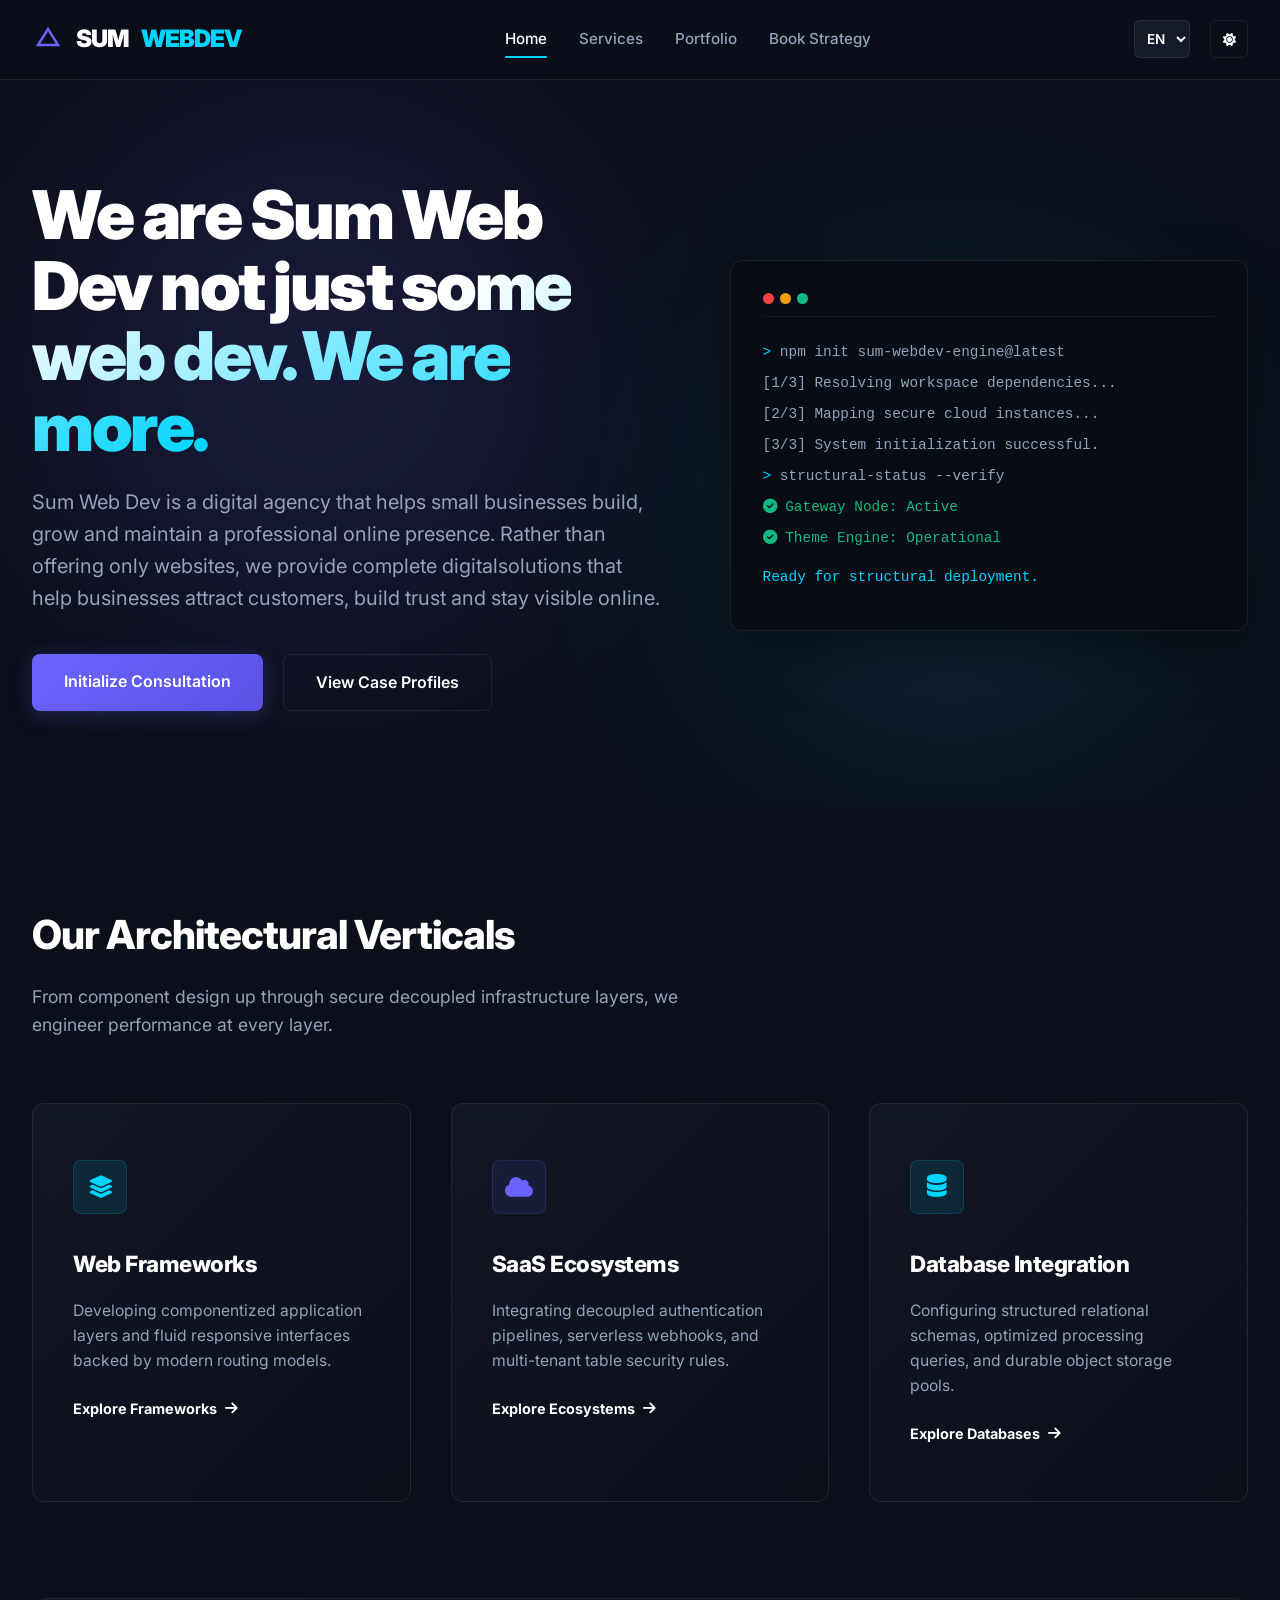
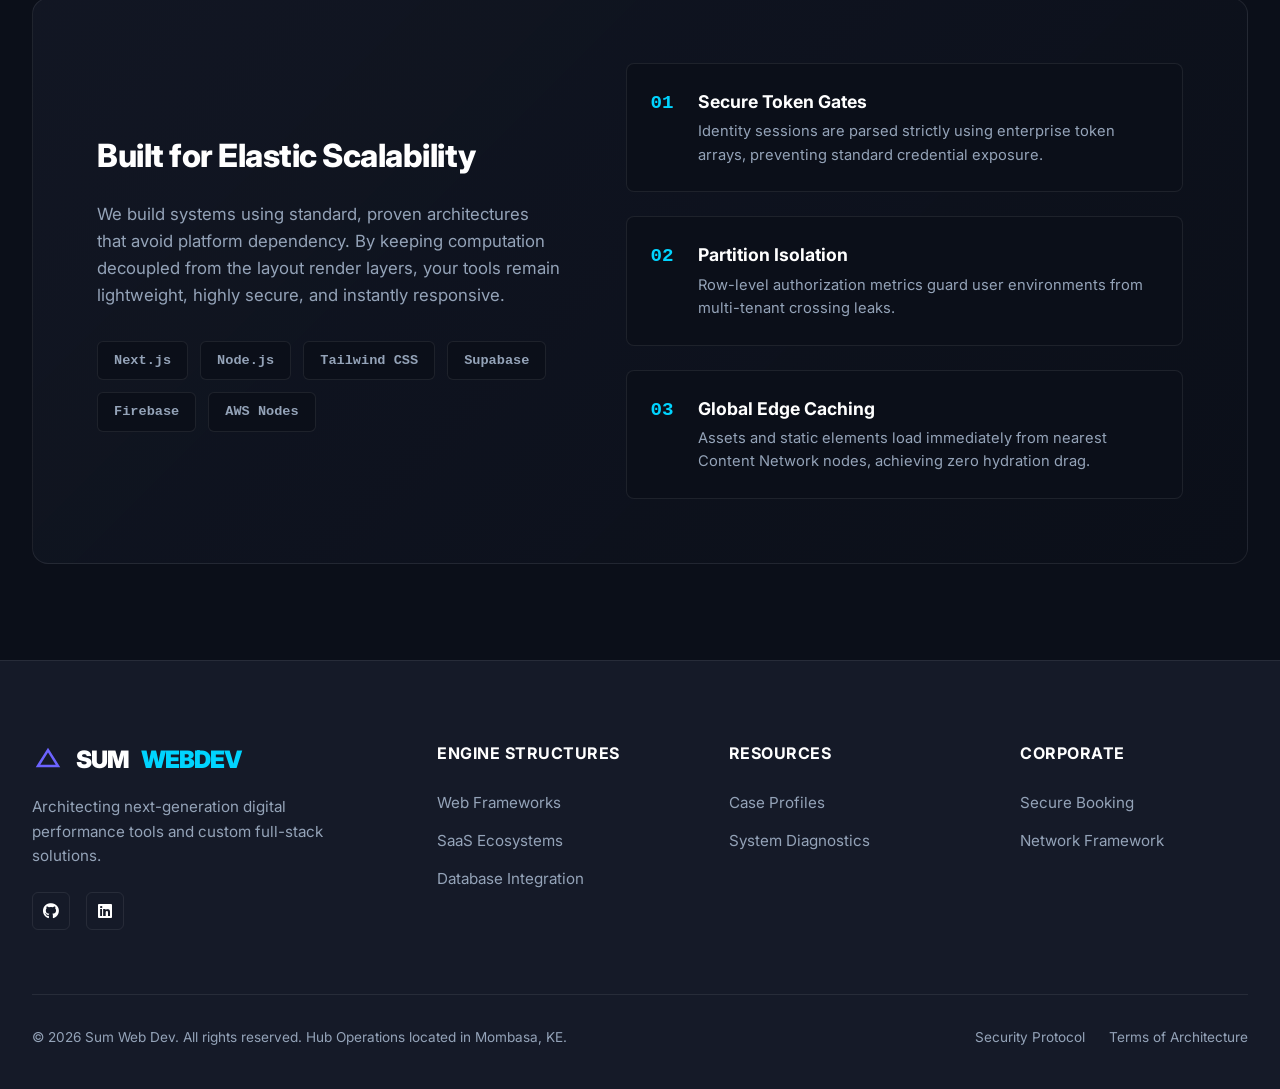
==== commit a9face51: "Update index.html" ====
--- a/index.html
+++ b/index.html
@@ -307,16 +307,22 @@
             </a>
             
             <nav class="nav-links" id="menuPanel">
-                <a href="#" class="nav-item active">Home</a>
-                <a href="services/" class="nav-item">Services</a>
-                <a href="portfolio/" class="nav-item">Portfolio</a>
-                <a href="booking/" class="nav-item">Book Strategy</a>
+                <a href="#" class="nav-item active" data-tr="nav-home">Home</a>
+                <a href="services/" class="nav-item" data-tr="nav-services">Services</a>
+                <a href="portfolio/" class="nav-item" data-tr="nav-portfolio">Portfolio</a>
+                <a href="booking/" class="nav-item" data-tr="nav-booking">Book Strategy</a>
             </nav>
 
             <div class="nav-controls-wrapper">
                 <select class="lang-select" id="langSwitch">
                     <option value="en">EN</option>
+                    <option value="nl">NL</option>
+                    <option value="fr">FR</option>
+                    <option value="pt">PT</option>
                     <option value="es">ES</option>
+                    <option value="it">IT</option>
+                    <option value="ne">NE</option>
+                    <option value="de">DE</option>
                 </select>
                 
                 <button class="utility-btn" id="themeToggler" aria-label="Toggle Theme">
@@ -339,11 +345,13 @@
         
         <div class="hero-container">
             <div class="hero-text">
-                <h1>High-Performance <span>Digital Architecture</span></h1>
-                <p>We build production-grade web solutions, robust backend microservices, and secure multi-tenant SaaS environments tailored for enterprise scale.</p>
+                <h1 id="hero-title">We are Sum Web Dev <span>not just some web dev. We are more.</span></h1>
+                <p id="hero-desc">Sum Web Dev is a digital agency that helps small businesses build, grow and maintain a
+professional online presence. Rather than offering only websites, we provide complete digital
+solutions that help businesses attract customers, build trust and stay visible online.</p>
                 <div class="btn-group">
-                    <a href="booking/" class="prime-btn">Initialize Consultation</a>
-                    <a href="portfolio/" class="alt-btn">View Case Profiles</a>
+                    <a href="booking/" class="prime-btn" id="btn-consult">Initialize Consultation</a>
+                    <a href="portfolio/" class="alt-btn" id="btn-portfolio">View Case Profiles</a>
                 </div>
             </div>
             
@@ -355,13 +363,13 @@
                     <div class="console-dot"></div>
                 </div>
                 <div class="console-line"><span class="accent">&gt;</span> npm init sum-webdev-engine@latest</div>
-                <div class="console-line">[1/3] Resolving workspace dependencies...</div>
-                <div class="console-line">[2/3] Mapping secure cloud instances...</div>
-                <div class="console-line">[3/3] System initialization successful.</div>
+                <div class="console-line" id="console-l1">[1/3] Resolving workspace dependencies...</div>
+                <div class="console-line" id="console-l2">[2/3] Mapping secure cloud instances...</div>
+                <div class="console-line" id="console-l3">[3/3] System initialization successful.</div>
                 <div class="console-line"><span class="accent">&gt;</span> structural-status --verify</div>
-                <div class="console-line" style="color: #10B981;"><i class="fa-solid fa-circle-check"></i> Gateway Node: Active</div>
-                <div class="console-line" style="color: #10B981;"><i class="fa-solid fa-circle-check"></i> Theme Engine: Operational</div>
-                <div class="console-line" style="color: var(--accent-neon); margin-top: 1rem;">Ready for structural deployment.</div>
+                <div class="console-line" style="color: #10B981;"><i class="fa-solid fa-circle-check"></i> <span id="console-g">Gateway Node: Active</span></div>
+                <div class="console-line" style="color: #10B981;"><i class="fa-solid fa-circle-check"></i> <span id="console-t">Theme Engine: Operational</span></div>
+                <div class="console-line" style="color: var(--accent-neon); margin-top: 1rem;" id="console-ready">Ready for structural deployment.</div>
             </div>
         </div>
     </section>
@@ -369,33 +377,33 @@
     <!-- Core Pillars Matrix Grid Section -->
     <section class="section-container">
         <div class="section-header">
-            <h2>Our Architectural Verticals</h2>
-            <p>From component design up through secure decoupled infrastructure layers, we engineer performance at every layer.</p>
+            <h2 id="vert-title">Our Architectural Verticals</h2>
+            <p id="vert-desc">From component design up through secure decoupled infrastructure layers, we engineer performance at every layer.</p>
         </div>
         
         <div class="services-matrix">
             <!-- Service Pillar 1 -->
             <a href="services/" class="matrix-card">
                 <div class="matrix-icon"><i class="fa-solid fa-layer-group"></i></div>
-                <h3>Web Frameworks</h3>
-                <p>Developing componentized application layers and fluid responsive interfaces backed by modern routing models.</p>
-                <div class="matrix-link">Explore Frameworks <i class="fa-solid fa-arrow-right"></i></div>
+                <h3 id="card1-title">Web Frameworks</h3>
+                <p id="card1-desc">Developing componentized application layers and fluid responsive interfaces backed by modern routing models.</p>
+                <div class="matrix-link"><span data-tr="explore-fw">Explore Frameworks</span> <i class="fa-solid fa-arrow-right"></i></div>
             </a>
 
             <!-- Service Pillar 2 -->
             <a href="saas-ecosystems/" class="matrix-card">
                 <div class="matrix-icon"><i class="fa-solid fa-cloud"></i></div>
-                <h3>SaaS Ecosystems</h3>
-                <p>Integrating decoupled authentication pipelines, serverless webhooks, and multi-tenant table security rules.</p>
-                <div class="matrix-link">Explore Ecosystems <i class="fa-solid fa-arrow-right"></i></div>
+                <h3 id="card2-title">SaaS Ecosystems</h3>
+                <p id="card2-desc">Integrating decoupled authentication pipelines, serverless webhooks, and multi-tenant table security rules.</p>
+                <div class="matrix-link"><span data-tr="explore-eco">Explore Ecosystems</span> <i class="fa-solid fa-arrow-right"></i></div>
             </a>
 
             <!-- Service Pillar 3 -->
             <a href="database-integration/" class="matrix-card">
                 <div class="matrix-icon"><i class="fa-solid fa-database"></i></div>
-                <h3>Database Integration</h3>
-                <p>Configuring structured relational schemas, optimized processing queries, and durable object storage pools.</p>
-                <div class="matrix-link">Explore Databases <i class="fa-solid fa-arrow-right"></i></div>
+                <h3 id="card3-title">Database Integration</h3>
+                <p id="card3-desc">Configuring structured relational schemas, optimized processing queries, and durable object storage pools.</p>
+                <div class="matrix-link"><span data-tr="explore-db">Explore Databases</span> <i class="fa-solid fa-arrow-right"></i></div>
             </a>
         </div>
     </section>
@@ -404,8 +412,8 @@
     <section class="section-container" style="padding-top: 0;">
         <div class="pipeline-wrapper">
             <div class="pipeline-info">
-                <h3>Built for Elastic Scalability</h3>
-                <p>We build systems using standard, proven architectures that avoid platform dependency. By keeping computation decoupled from the layout render layers, your tools remain lightweight, highly secure, and instantly responsive.</p>
+                <h3 id="pipe-title">Built for Elastic Scalability</h3>
+                <p id="pipe-desc">We build systems using standard, proven architectures that avoid platform dependency. By keeping computation decoupled from the layout render layers, your tools remain lightweight, highly secure, and instantly responsive.</p>
                 
                 <div class="tech-tags">
                     <span class="tech-tag">Next.js</span>
@@ -422,24 +430,24 @@
                 <div class="step-item">
                     <div class="step-num">01</div>
                     <div class="step-content">
-                        <h4>Secure Token Gates</h4>
-                        <p>Identity sessions are parsed strictly using enterprise token arrays, preventing standard credential exposure.</p>
+                        <h4 id="step1-title">Secure Token Gates</h4>
+                        <p id="step1-desc">Identity sessions are parsed strictly using enterprise token arrays, preventing standard credential exposure.</p>
                     </div>
                 </div>
                 <!-- Step 2 -->
                 <div class="step-item">
                     <div class="step-num">02</div>
                     <div class="step-content">
-                        <h4>Partition Isolation</h4>
-                        <p>Row-level authorization metrics guard user environments from multi-tenant crossing leaks.</p>
+                        <h4 id="step2-title">Partition Isolation</h4>
+                        <p id="step2-desc">Row-level authorization metrics guard user environments from multi-tenant crossing leaks.</p>
                     </div>
                 </div>
                 <!-- Step 3 -->
                 <div class="step-item">
                     <div class="step-num">03</div>
                     <div class="step-content">
-                        <h4>Global Edge Caching</h4>
-                        <p>Assets and static elements load immediately from nearest Content Network nodes, achieving zero hydration drag.</p>
+                        <h4 id="step3-title">Global Edge Caching</h4>
+                        <p id="step3-desc">Assets and static elements load immediately from nearest Content Network nodes, achieving zero hydration drag.</p>
                     </div>
                 </div>
             </div>
@@ -456,40 +464,40 @@
                     </svg>
                     SUM<span>WEBDEV</span>
                 </a>
-                <p>Architecting next-generation digital performance tools and custom full-stack solutions.</p>
+                <p id="footer-tagline">Architecting next-generation digital performance tools and custom full-stack solutions.</p>
                 <div class="footer-social-row">
                     <a href="#" class="social-link-icon"><i class="fa-brands fa-github"></i></a>
                     <a href="#" class="social-link-icon"><i class="fa-brands fa-linkedin"></i></a>
                 </div>
             </div>
             <div class="footer-col">
-                <h4>Engine Structures</h4>
+                <h4 data-tr="f-col1">Engine Structures</h4>
                 <ul>
-                    <li><a href="services/">Web Frameworks</a></li>
-                    <li><a href="saas-ecosystems/">SaaS Ecosystems</a></li>
-                    <li><a href="database-integration/">Database Integration</a></li>
+                    <li><a href="services/" id="f-link1">Web Frameworks</a></li>
+                    <li><a href="saas-ecosystems/" id="f-link2">SaaS Ecosystems</a></li>
+                    <li><a href="database-integration/" id="f-link3">Database Integration</a></li>
                 </ul>
             </div>
             <div class="footer-col">
-                <h4>Resources</h4>
+                <h4 data-tr="f-col2">Resources</h4>
                 <ul>
-                    <li><a href="portfolio/">Case Profiles</a></li>
-                    <li><a href="system-diagnostics/">System Diagnostics</a></li>
+                    <li><a href="portfolio/" id="f-link4">Case Profiles</a></li>
+                    <li><a href="system-diagnostics/" id="f-link5">System Diagnostics</a></li>
                 </ul>
             </div>
             <div class="footer-col">
-                <h4>Corporate</h4>
+                <h4 data-tr="f-col3">Corporate</h4>
                 <ul>
-                    <li><a href="booking/">Secure Booking</a></li>
-                    <li><a href="network-framework/">Network Framework</a></li>
+                    <li><a href="booking/" id="f-link6">Secure Booking</a></li>
+                    <li><a href="network-framework/" id="f-link7">Network Framework</a></li>
                 </ul>
             </div>
         </div>
         <div class="footer-bottom">
-            <p>&copy; 2026 Sum Web Dev. All rights reserved. Hub Operations located in Mombasa, KE.</p>
+            <p id="footer-copy">&copy; 2026 Sum Web Dev. All rights reserved. Hub Operations located in Mombasa, KE.</p>
             <div class="footer-legal-links">
-                <a href="security-protocol/">Security Protocol</a>
-                <a href="terms-of-architecture/">Terms of Architecture</a>
+                <a href="security-protocol/" id="f-link8">Security Protocol</a>
+                <a href="terms-of-architecture/" id="f-link9">Terms of Architecture</a>
             </div>
         </div>
     </footer>
@@ -500,6 +508,169 @@
 
     <!-- Engine Control Logic Script Blocks -->
     <script>
+        // --- Client-Side Global Translation Matrix ---
+        const translations = {
+    en: {
+        "nav-home": "Home", "nav-services": "Services", "nav-portfolio": "Portfolio", "nav-booking": "Book Strategy",
+        "hero-title": "We are Sum Web Dev <span>not just some web dev. We are more.</span>",
+        "hero-desc": "Sum Web Dev is a digital agency that helps small businesses build, grow and maintain a professional online presence. Rather than offering only websites, we provide complete digitalsolutions that help businesses attract customers, build trust and stay visible online.",
+        "btn-consult": "Initialize Consultation", "btn-portfolio": "View Case Profiles",
+        "console-l1": "[1/3] Resolving workspace dependencies...", "console-l2": "[2/3] Mapping secure cloud instances...", "console-l3": "[3/3] System initialization successful.",
+        "console-g": "Gateway Node: Active", "console-t": "Theme Engine: Operational", "console-ready": "Ready for structural deployment.",
+        "vert-title": "Our Architectural Verticals", "vert-desc": "From component design up through secure decoupled infrastructure layers, we engineer performance at every layer.",
+        "card1-title": "Web Frameworks", "card1-desc": "Developing componentized application layers and fluid responsive interfaces backed by modern routing models.", "explore-fw": "Explore Frameworks",
+        "card2-title": "SaaS Ecosystems", "card2-desc": "Integrating decoupled authentication pipelines, serverless webhooks, and multi-tenant table security rules.", "explore-eco": "Explore Ecosystems",
+        "card3-title": "Database Integration", "card3-desc": "Configuring structured relational schemas, optimized processing queries, and durable object storage pools.", "explore-db": "Explore Databases",
+        "pipe-title": "Built for Elastic Scalability", "pipe-desc": "We build systems using standard, proven architectures that avoid platform dependency. By keeping computation decoupled from the layout render layers, your tools remain lightweight, highly secure, and instantly responsive.",
+        "step1-title": "Secure Token Gates", "step1-desc": "Identity sessions are parsed strictly using enterprise token arrays, preventing standard credential exposure.",
+        "step2-title": "Partition Isolation", "step2-desc": "Row-level authorization metrics guard user environments from multi-tenant crossing leaks.",
+        "step3-title": "Global Edge Caching", "step3-desc": "Assets and static elements load immediately from nearest Content Network nodes, achieving zero hydration drag.",
+        "footer-tagline": "Architecting next-generation digital performance tools and custom full-stack solutions.",
+        "f-col1": "Engine Structures", "f-col2": "Resources", "f-col3": "Corporate",
+        "f-link1": "Web Frameworks", "f-link2": "SaaS Ecosystems", "f-link3": "Database Integration", "f-link4": "Case Profiles", "f-link5": "System Diagnostics", "f-link6": "Secure Booking", "f-link7": "Network Framework", "f-link8": "Security Protocol", "f-link9": "Terms of Architecture",
+        "footer-copy": "© 2026 Sum Web Dev. All rights reserved. Hub Operations located in Mombasa, KE."
+    },
+    nl: {
+        "nav-home": "Home", "nav-services": "Diensten", "nav-portfolio": "Portfolio", "nav-booking": "Boek Strategie",
+        "hero-title": "Hoogwaardige <span>Digitale Architectuur</span>",
+        "hero-desc": "Wij bouwen weboplossingen van productierang, robuuste backend microservices en veilige multi-tenant SaaS-omgevingen op ondernemingsschaal.",
+        "btn-consult": "Consultatie Initialiseren", "btn-portfolio": "Bekijk Projectprofielen",
+        "console-l1": "[1/3] Werkruimte-afhankelijkheden oplossen...", "console-l2": "[2/3] Veilige cloud-instanties in kaart brengen...", "console-l3": "[3/3] Systeeminitialisatie succesvol.",
+        "console-g": "Gateway-knooppunt: Actief", "console-t": "Thema-engine: Operationeel", "console-ready": "Gereed voor infrastructurele inzet.",
+        "vert-title": "Onze Architectonische Verticalen", "vert-desc": "Van componentontwerp tot veilige ontkoppelde infrastructuurlagen, wij leveren prestaties op elk niveau.",
+        "card1-title": "Web Frameworks", "card1-desc": "Ontwikkelen van gecomponentiseerde applicatielagen en vloeiende responsieve interfaces ondersteund door moderne routering.", "explore-fw": "Ontdek Frameworks",
+        "card2-title": "SaaS Ecosystemen", "card2-desc": "Integratie van ontkoppelde authenticatiepipelines, serverloze webhooks en multi-tenant tabelbeveiliging.", "explore-eco": "Ontdek Ecosystemen",
+        "card3-title": "Database Integratie", "card3-desc": "Configureren van gestructureerde relationele schema's, geoptimaliseerde verwerkingsquery's en duurzame opslag.", "explore-db": "Ontdek Databases",
+        "pipe-title": "Gebouwd voor Elastische Schaalbaarheid", "pipe-desc": "We bouwen systemen met beproefde architecturen die platformafhankelijkheid vermijden, waardoor uw tools licht en direct responsief blijven.",
+        "step1-title": "Veilige Token-poorten", "step1-desc": "Identiteitssessies worden strikt verwerkt met enterprise token-arrays om blootstelling van inloggegevens te voorkomen.",
+        "step2-title": "Partitie-isolatie", "step2-desc": "Autorisatiestatistieken op rijniveau beschermen gebruikersomgevingen tegen datalekken.",
+        "step3-title": "Wereldwijde Edge-caching", "step3-desc": "Elementen laden direct vanaf de dichtstbijzijnde Content Network-nodes zonder vertraging.",
+        "footer-tagline": "Architectuur van de volgende generatie digitale prestatietools en aangepaste full-stack oplossingen.",
+        "f-col1": "Motor Structuren", "f-col2": "Middelen", "f-col3": "Zakelijk",
+        "f-link1": "Web Frameworks", "f-link2": "SaaS Ecosystemen", "f-link3": "Database Integratie", "f-link4": "Projectprofielen", "f-link5": "Systeemdiagnose", "f-link6": "Veilig Boeken", "f-link7": "Netwerk Framework", "f-link8": "Beveiligingsprotocol", "f-link9": "Architectuurvoorwaarden",
+        "footer-copy": "© 2026 Sum Web Dev. Alle rechten voorbehouden. Hub-operaties gevestigd in Mombasa, KE."
+    },
+    fr: {
+        "nav-home": "Accueil", "nav-services": "Services", "nav-portfolio": "Portfolio", "nav-booking": "Réserver Stratégie",
+        "hero-title": "Architecture <span>Numérique Haute Performance</span>",
+        "hero-desc": "Nous concevons des solutions web de qualité production, des microservices backend robustes et des environnements SaaS multi-locataires sécurisés.",
+        "btn-consult": "Initialiser la Consultation", "btn-portfolio": "Voir les Profils de Cas",
+        "console-l1": "[1/3] Résolution des dépendances...", "console-l2": "[2/3] Cartographie des instances cloud sécurisées...", "console-l3": "[3/3] Initialisation du système réussie.",
+        "console-g": "Nœud Passerelle: Actif", "console-t": "Moteur de Thème: Opérationnel", "console-ready": "Prêt pour le déploiement structurel.",
+        "vert-title": "Nos Verticales Architecturales", "vert-desc": "De la conception des composants aux couches d'infrastructure découplées, nous développons la performance à tous les niveaux.",
+        "card1-title": "Frameworks Web", "card1-desc": "Développement de couches applicatives composées et d'interfaces réactives fluides basées sur des modèles de routage modernes.", "explore-fw": "Explorer les Frameworks",
+        "card2-title": "Écosystèmes SaaS", "card2-desc": "Intégration de pipelines d'authentification découplés, de webhooks serverless et de règles de sécurité au niveau des lignes.", "explore-eco": "Explorer les Écosystèmes",
+        "card3-title": "Intégration de Bases de Données", "card3-desc": "Configuration de schémas relationnels structurés, de requêtes optimisées et de pools de stockage d'objets durables.", "explore-db": "Explorer les Bases",
+        "pipe-title": "Conçu pour une Évolutivité Élastique", "pipe-desc": "Nous construisons des systèmes en utilisant des architectures standard éprouvées qui évitent la dépendance aux plateformes, garantissant réactivité et légèreté.",
+        "step1-title": "Passerelles de Jetons Sécurisées", "step1-desc": "Les sessions d'identité sont analysées strictement à l'aide de tableaux de jetons d'entreprise, évitant l'exposition des identifiants.",
+        "step2-title": "Isolation des Partitions", "step2-desc": "Les métriques d'autorisation au niveau des lignes protègent les environnements des fuites inter-locataires.",
+        "step3-title": "Mise en Cache Edge Globale", "step3-desc": "Les composants se chargent immédiatement depuis les nœuds de réseau de contenu les plus proches.",
+        "footer-tagline": "Architecture d'outils de performance numérique de nouvelle génération et de solutions full-stack personnalisées.",
+        "f-col1": "Structures Moteur", "f-col2": "Ressources", "f-col3": "Entreprise",
+        "f-link1": "Frameworks Web", "f-link2": "Écosystèmes SaaS", "f-link3": "Bases de Données", "f-link4": "Profils de Cas", "f-link5": "Diagnostics Système", "f-link6": "Réservation Sécurisée", "f-link7": "Cadre Réseau", "f-link8": "Protocole de Sécurité", "f-link9": "Conditions d'Architecture",
+        "footer-copy": "© 2026 Sum Web Dev. Tous droits réservés. Opérations du Hub situées à Mombasa, KE."
+    },
+    pt: {
+        "nav-home": "Início", "nav-services": "Serviços", "nav-portfolio": "Portfólio", "nav-booking": "Agendar Estratégia",
+        "hero-title": "Arquitetura <span>Digital de Alta Performance</span>",
+        "hero-desc": "Construímos soluções web prontas para produção, microsserviços de backend robustos e ambientes SaaS multi-tenant seguros em escala empresarial.",
+        "btn-consult": "Inicializar Consulta", "btn-portfolio": "Ver Perfis de Casos",
+        "console-l1": "[1/3] Resolvendo dependências do espaço de trabalho...", "console-l2": "[2/3] Mapeando instâncias de nuvem seguras...", "console-l3": "[3/3] Inicialização do sistema bem-sucedida.",
+        "console-g": "Nó de Gateway: Ativo", "console-t": "Motor de Tema: Operacional", "console-ready": "Pronto para implantação estrutural.",
+        "vert-title": "Nossas Verticais Arquitetônicas", "vert-desc": "Do design de componentes até as camadas de infraestrutura desacopladas, projetamos desempenho em cada nível.",
+        "card1-title": "Frameworks Web", "card1-desc": "Desenvolvimento de camadas de aplicação componentizadas e interfaces responsivas fluidas apoiadas por modelos modernos de roteamento.", "explore-fw": "Explorar Frameworks",
+        "card2-title": "Ecossistemas SaaS", "card2-desc": "Integração de pipelines de autenticação desacoplados, webhooks serverless e regras de segurança de tabela multi-tenant.", "explore-eco": "Explorar Ecossistemas",
+        "card3-title": "Integração de Bancos de Dados", "card3-desc": "Configuração de esquemas relacionais estruturados, consultas de processamento otimizadas e pools de armazenamento de objetos duráveis.", "explore-db": "Explorar Bancos de Dados",
+        "pipe-title": "Construído para Escalabilidade Elástica", "pipe-desc": "Construímos sistemas usando arquiteturas padrão e comprovadas que evitam a dependência de plataformas, mantendo as ferramentas leves e seguras.",
+        "step1-title": "Portões de Token Seguros", "step1-desc": "As sessões de identidade são analisadas estritamente usando matrizes de tokens corporativos, evitando a exposição de credenciais.",
+        "step2-title": "Isolamento de Partição", "step2-desc": "Métricas de autorização em nível de linha protegem os ambientes dos usuários contra vazamentos entre inquilinos.",
+        "step3-title": "Cache de Borda Global", "step3-desc": "Os ativos e elementos estáticos carregam imediatamente a partir dos nós de rede de conteúdo mais próximos.",
+        "footer-tagline": "Arquitetando ferramentas de desempenho digital de última geração e soluções full-stack personalizadas.",
+        "f-col1": "Estruturas do Motor", "f-col2": "Recursos", "f-col3": "Corporativo",
+        "f-link1": "Frameworks Web", "f-link2": "Ecossistemas SaaS", "f-link3": "Integração de Bancos", "f-link4": "Perfis de Casos", "f-link5": "Diagnósticos de Sistema", "f-link6": "Reserva Segura", "f-link7": "Estrutura de Rede", "f-link8": "Protocolo de Segurança", "f-link9": "Termos de Arquitetura",
+        "footer-copy": "© 2026 Sum Web Dev. Todos os direitos reservados. Operações do Hub localizadas em Mombasa, KE."
+    },
+    es: {
+        "nav-home": "Inicio", "nav-services": "Servicios", "nav-portfolio": "Portafolio", "nav-booking": "Reservar Estratégia",
+        "hero-title": "Arquitectura <span>Digital de Alto Rendimiento</span>",
+        "hero-desc": "Construimos soluciones web de nivel de producción, microservicios backend robustos y entornos SaaS multiinquilino seguros a escala empresarial.",
+        "btn-consult": "Inicializar Consulta", "btn-portfolio": "Ver Perfiles de Casos",
+        "console-l1": "[1/3] Resolviendo dependencias...", "console-l2": "[2/3] Mapeando instancias seguras en la nube...", "console-l3": "[3/3] Inicialización del sistema exitosa.",
+        "console-g": "Nodo de Pasarela: Activo", "console-t": "Motor de Temas: Operacional", "console-ready": "Listo para el despliegue estructural.",
+        "vert-title": "Nuestras Verticales Arquitectónicas", "vert-desc": "Desde el diseño de componentes hasta capas de infraestructura desacopladas, diseñamos rendimiento en cada capa.",
+        "card1-title": "Frameworks Web", "card1-desc": "Desarrollo de capas de aplicación componentizadas e interfaces fluidas respaldadas por modelos de enrutamiento modernos.", "explore-fw": "Explorar Frameworks",
+        "card2-title": "Ecosistemas SaaS", "card2-desc": "Integración de canalizaciones de autenticación desacopladas, webhooks sin servidor y reglas de seguridad de nivel de fila.", "explore-eco": "Explorar Ecosistemas",
+        "card3-title": "Integración de Bases de Datos", "card3-desc": "Configuración de esquemas relacionales estructurados, consultas de procesamiento optimizadas y pools de almacenamiento duraderos.", "explore-db": "Explorar Bases de Datos",
+        "pipe-title": "Construido para Escalabilidad Elástica", "pipe-desc": "Construimos sistemas utilizando arquitecturas estándar probadas que evitan la dependencia de plataformas, manteniendo las herramientas ligeras y receptivas.",
+        "step1-title": "Puertas de Token Seguras", "step1-desc": "Las sesiones de identidad se analizan estrictamente utilizando matrices de tokens empresariales, evitando la exposición de credenciales.",
+        "step2-title": "Aislamiento de Particiones", "step2-desc": "Las métricas de autorización a nivel de fila protegen los entornos de usuario de filtraciones entre inquilinos.",
+        "step3-title": "Caché de Borde Global", "step3-desc": "Los activos se cargan de inmediato desde los nodos de la red de contenido más cercanos sin arrastre de hidratación.",
+        "footer-tagline": "Arquitectura de herramientas de rendimiento digital de próxima generación y soluciones full-stack personalizadas.",
+        "f-col1": "Estructuras de Motor", "f-col2": "Recursos", "f-col3": "Corporativo",
+        "f-link1": "Frameworks Web", "f-link2": "Ecosistemas SaaS", "f-link3": "Bases de Datos", "f-link4": "Perfiles de Casos", "f-link5": "Diagnósticos del Sistema", "f-link6": "Reserva Segura", "f-link7": "Marco de Red", "f-link8": "Protocolo de Seguridad", "f-link9": "Términos de Arquitectura",
+        "footer-copy": "© 2026 Sum Web Dev. Todos los derechos reservados. Operaciones del Hub ubicadas en Mombasa, KE."
+    },
+    it: {
+        "nav-home": "Home", "nav-services": "Servizi", "nav-portfolio": "Portfolio", "nav-booking": "Prenota Strategia",
+        "hero-title": "Architettura <span>Digitale ad Alte Prestazioni</span>",
+        "hero-desc": "Creiamo soluzioni web di livello production, microservizi backend robusti e ambienti SaaS multi-tenant sicuri per scale aziendali.",
+        "btn-consult": "Inizializza Consulenza", "btn-portfolio": "Visualizza Casi di Studio",
+        "console-l1": "[1/3] Risoluzione delle dipendenze...", "console-l2": "[2/3] Mappatura istanze cloud sicure...", "console-l3": "[3/3] Inizializzazione del sistema completata.",
+        "console-g": "Nodo Gateway: Attivo", "console-t": "Motore di Temi: Operativo", "console-ready": "Pronto per il deployment strutturale.",
+        "vert-title": "I Nostri Verticali Architetturali", "vert-desc": "Dalla progettazione dei componenti fino ai livelli di infrastruttura disaccoppiati, ingegnerizziamo le prestazioni ad ogni livello.",
+        "card1-title": "Framework Web", "card1-desc": "Sviluppo di livelli applicativi a componenti e interfacce responsive fluide supportate da moderni modelli di routing.", "explore-fw": "Esplora i Framework",
+        "card2-title": "Ecosistemi SaaS", "card2-desc": "Integrazione di pipeline di autenticazione disaccoppiate, webhook serverless e regole di sicurezza a livello di riga.", "explore-eco": "Esplora gli Ecosistemi",
+        "card3-title": "Integrazione Database", "card3-desc": "Configurazione di schemi relazionali strutturati, query di elaborazione ottimizzate e pool di archiviazione a oggetti durevoli.", "explore-db": "Esplora i Database",
+        "pipe-title": "Costruito per la Scalabilità Elastica", "pipe-desc": "Costruiamo sistemi utilizzando architetture standard e collaudate che evitano la dipendenza da piattaforme, mantenendo gli strumenti leggeri e reattivi.",
+        "step1-title": "Token Gate Sicuri", "step1-desc": "Le sessioni di identità vengono analizzate rigorosamente utilizzando array di token aziendali, impedendo l'esposizione delle credenziali.",
+        "step2-title": "Isolamento delle Partizioni", "step2-desc": "Le metriche di autorizzazione a livello di riga proteggono gli ambienti utente da fughe di dati multi-tenant.",
+        "step3-title": "Caching Edge Globale", "step3-desc": "Gli asset e gli elementi statici si caricano immediatamente dai nodi della rete di distribuzione dei contenuti più vicini.",
+        "footer-tagline": "Progettazione di strumenti di performance digitale di nuova generazione e soluzioni full-stack personalizzate.",
+        "f-col1": "Strutture Motore", "f-col2": "Risorse", "f-col3": "Corporate",
+        "f-link1": "Framework Web", "f-link2": "Ecosistemi SaaS", "f-link3": "Integrazione Database", "f-link4": "Casi di Studio", "f-link5": "Diagnostica di Sistema", "f-link6": "Prenotazione Sicura", "f-link7": "Framework di Rete", "f-link8": "Protocollo di Sicurezza", "f-link9": "Termini di Architettura",
+        "footer-copy": "© 2026 Sum Web Dev. Tutti i diritti riservati. Operazioni dell'Hub situate a Mombasa, KE."
+    },
+    ne: {
+        "nav-home": "गृहपृष्ठ", "nav-services": "सेवाहरू", "nav-portfolio": "पोर्टफोलियो", "nav-booking": "रणनीति बुक गर्नुहोस्",
+        "hero-title": "उच्च-प्रदर्शन <span>डिजिटल आर्किटेक्चर</span>",
+        "hero-desc": "हामी उद्यम स्तरको लागि उत्पादन-ग्रेड वेब समाधानहरू, बलियो ब्याकइन्ड माइक्रोसर्भिसहरू, र सुरक्षित मल्टि-टेनेन्ट SaaS वातावरणहरू निर्माण गर्छौं।",
+        "btn-consult": "परामर्श सुरु गर्नुहोस्", "btn-portfolio": "केस प्रोफाइलहरू हेर्नुहोस्",
+        "console-l1": "[1/3] कार्यस्थान निर्भरताहरू समाधान गर्दै...", "console-l2": "[2/3] सुरक्षित क्लाउड इन्स्टान्सहरू म्यापिङ गर्दै...", "console-l3": "[3/3] प्रणाली प्रारम्भिकरण सफल भयो।",
+        "console-g": "गेटवे नोड: सक्रिय", "console-t": "थिम इन्जिन: सञ्चालनमा", "console-ready": "संरचनात्मक परिनियोजनका लागि तयार छ।",
+        "vert-title": "हाम्रो आर्किटेक्चरल वर्टिकल्स", "vert-desc": "कम्पोनेन्ट डिजाइनदेखि सुरक्षित डिकपल्ड पूर्वाधार तहहरूसम्म, हामी प्रत्येक तहमा प्रदर्शन इन्जिनियर गर्छौं।",
+        "card1-title": "वेब फ्रेमवर्क", "card1-desc": "आधुनिक राउटिङ मोडेलहरूद्वारा समर्थित कम्पोनेन्टाइज्ड एप्लिकेसन तहहरू र फ्लुइड उत्तरदायी इन्टरफेसहरू विकास गर्दै।", "explore-fw": "फ्रेमवर्कहरू अन्वेषण गर्नुहोस्",
+        "card2-title": "SaaS इकोसिस्टम", "card2-desc": "डिकपल्ड प्रमाणीकरण पाइपलाइनहरू, सर्भररहित वेबहुकहरू, र मल्टि-टेनेन्ट तालिका सुरक्षा नियमहरू एकीकृत गर्दै।", "explore-eco": "इकोसिस्टमहरू अन्वेषण गर्नुहोस्",
+        "card3-title": "डाटाबेस एकीकरण", "card3-desc": "संरचित रिलेसनल स्कीमाहरू, अप्टिमाइज्ड प्रशोधन क्वेरीहरू, र टिकाउ वस्तु भण्डारण पूलहरू कन्फिगर गर्दै।", "explore-db": "डाटाबेस अन्वेषण गर्नुहोस्",
+        "pipe-title": "इलास्टिक स्केलेबिलिटीको लागि निर्मित", "pipe-desc": "हामी मानक, प्रमाणित आर्किटेक्चरहरू प्रयोग गरेर प्रणालीहरू निर्माण गर्छौं जसले प्लेटफर्मको निर्भरतालाई बेवास्ता गर्दछ, तपाईंको उपकरणहरूलाई हल्का र तत्काल उत्तरदायी राख्छ।",
+        "step1-title": "सुरक्षित टोकन गेट्स", "step1-desc": "पहिचान सत्रहरू कडा रूपमा उद्यम टोकन एरेहरू प्रयोग गरेर पार्स गरिन्छ, मानक प्रमाण एक्सपोजर रोक्न।",
+        "step2-title": "विभाजन अलगाव", "step2-desc": "पङ्क्ति-स्तर प्राधिकरण मेट्रिक्सले प्रयोगकर्ताको वातावरणलाई मल्टि-टेनेन्ट क्रसिङ लीकबाट जोगाउँछ।",
+        "step3-title": "ग्लोबल एज क्यासिङ", "step3-desc": "सम्पत्ति र स्थिर तत्वहरू नजिकको सामग्री नेटवर्क नोडहरूबाट तुरुन्तै लोड हुन्छन्।",
+        "footer-tagline": "अर्को पुस्ताको डिजिटल प्रदर्शन उपकरणहरू र अनुकूलन फुल-स्ट्याक समाधानहरू आर्किटेक्ट गर्दै।",
+        "f-col1": "इन्जिन संरचनाहरू", "f-col2": "स्रोतहरू", "f-col3": "कर्पोरेट",
+        "f-link1": "वेब फ्रेमवर्क", "f-link2": "SaaS इकोसिस्टम", "f-link3": "डाटाबेस एकीकरण", "f-link4": "केस प्रोफाइलहरू", "f-link5": "प्रणाली निदान", "f-link6": "सुरक्षित बुकिङ", "f-link7": "नेटवर्क फ्रेमवर्क", "f-link8": "सुरक्षा प्रोटोकल", "f-link9": "आर्किटेक्चरका सर्तहरू",
+        "footer-copy": "© २०२६ Sum Web Dev। सबै अधिकार सुरक्षित। हब सञ्चालन मोम्बासा, KE मा अवस्थित छ।"
+    },
+    de: {
+        "nav-home": "Startseite", "nav-services": "Dienste", "nav-portfolio": "Portfolio", "nav-booking": "Strategie Buchen",
+        "hero-title": "Hochleistungs-<span>Digitalarchitektur</span>",
+        "hero-desc": "Wir bauen produktionsreife Weblösungen, robuste Backend-Mikroservices und sichere mandantenfähige SaaS-Umgebungen für Unternehmensebene.",
+        "btn-consult": "Beratung Initialisieren", "btn-portfolio": "Fallprofile Anzeigen",
+        "console-l1": "[1/3] Workspace-Abhängigkeiten auflösen...", "console-l2": "[2/3] Sichere Cloud-Instanzen zuordnen...", "console-l3": "[3/3] Systeminitialisierung erfolgreich.",
+        "console-g": "Gateway-Knoten: Aktiv", "console-t": "Theme-Engine: Betriebsbereit", "console-ready": "Bereit für den strukturellen Einsatz.",
+        "vert-title": "Unsere Architektur-Vertikalen", "vert-desc": "Vom Komponentendesign bis hin zu sicheren, entkoppelten Infrastaturschichten entwickeln wir Leistung auf jeder Ebene.",
+        "card1-title": "Web-Frameworks", "card1-desc": "Entwicklung komponentenbasierter Anwendungsschichten und flüssiger, responsiver Schnittstellen, unterstützt durch moderne Routing-Modelle.", "explore-fw": "Frameworks Erkunden",
+        "card2-title": "SaaS-Ökosysteme", "card2-desc": "Integration entkoppelter Authentifizierungspipelines, serverloser Webhooks und Sicherheitsregeln auf Zeilenebene.", "explore-eco": "Ökosysteme Erkunden",
+        "card3-title": "Datenbank-Integration", "card3-desc": "Konfigurieren strukturierter relationaler Schemata, optimierter Verarbeitungsabfragen und langlebiger Objektspeicherpools.", "explore-db": "Datenbanken Erkunden",
+        "pipe-title": "Gebaut für Elastische Skalierbarkeit", "pipe-desc": "Wir bauen Systeme auf der Grundlage bewährter Architekturen, die Plattformabhängigkeiten vermeiden, wodurch Ihre Tools leicht und sofort reaktionsschnell bleiben.",
+        "step1-title": "Sichere Token-Gates", "step1-desc": "Identitätssitzungen werden streng über Enterprise-Token-Arrays geparst, was die Offenlegung von Standardanmeldedaten verhindert.",
+        "step2-title": "Partitionsisolation", "step2-desc": "Autorisierungsmetriken auf Zeilenebene schützen Benutzerumgebungen vor mandantenübergreifenden Datenlecks.",
+        "step3-title": "Globales Edge-Caching", "step3-desc": "Assets und statische Elemente werden sofort von den nächstgelegenen Content-Network-Knoten geladen.",
+        "footer-tagline": "Architektur von digitalen Performance-Tools der nächsten Generation und maßgeschneiderten Full-Stack-Lösungen.",
+        "f-col1": "Engine-Strukturen", "f-col2": "Ressourcen", "f-col3": "Unternehmen",
+        "f-link1": "Web-Frameworks", "f-link2": "SaaS-Ökosysteme", "f-link3": "Datenbank-Integration", "f-link4": "Fallprofile", "f-link5": "Systemdiagnose", "f-link6": "Sichere Buchung", "f-link7": "Netzwerk-Framework", "f-link8": "Sicherheitsprotokoll", "f-link9": "Architekturbedingungen",
+        "footer-copy": "© 2026 Sum Web Dev. Alle Rechte vorbehalten. Hub-Operations in Mombasa, KE."
+    }
+};
         document.addEventListener('DOMContentLoaded', () => {
             // --- UI Control Elements Initialization ---
             const hamburgerMenu = document.getElementById('hamburgerMenu');
@@ -510,6 +681,40 @@
             const scrollTopBtn = document.getElementById('scrollTopBtn');
             const htmlRoot = document.documentElement;
 
+            // --- Client-Side Multi-Language Implementation Engine ---
+            function applyTranslations(lang) {
+                const dictionary = translations[lang] || translations['en'];
+                
+                // Update elements with direct IDs
+                for (const key in dictionary) {
+                    const element = document.getElementById(key);
+                    if (element) {
+                        element.innerHTML = dictionary[key];
+                    }
+                }
+                
+                // Update navigation and static attributes via attribute mapping data-tr
+                document.querySelectorAll('[data-tr]').forEach(el => {
+                    const token = el.getAttribute('data-tr');
+                    if (dictionary[token]) {
+                        el.textContent = dictionary[token];
+                    }
+                });
+                
+                // Save state to keep chosen language on reload
+                localStorage.setItem('preferred-lang', lang);
+                langSwitch.value = lang;
+            }
+
+            // Bind language switch selector action event
+            langSwitch.addEventListener('change', (e) => {
+                applyTranslations(e.target.value);
+            });
+
+            // Initialize saved language state or fall back to English default
+            const initialLang = localStorage.getItem('preferred-lang') || 'en';
+            applyTranslations(initialLang);
+
             // --- Mobile Drop Drawer Navigation Toggle Rules ---
             hamburgerMenu.addEventListener('click', () => {
                 hamburgerMenu.classList.toggle('active');
@@ -565,11 +770,6 @@
             scrollTopBtn.addEventListener('click', () => {
                 window.scrollTo({ top: 0, behavior: 'smooth' });
             });
-
-            // --- Language Switch Stub Notification Trigger ---
-            langSwitch.addEventListener('change', (e) => {
-                alert(`System mapping initialized to locale target: "${e.target.value.toUpperCase()}"`);
-            });
         });
     </script>
 </body>
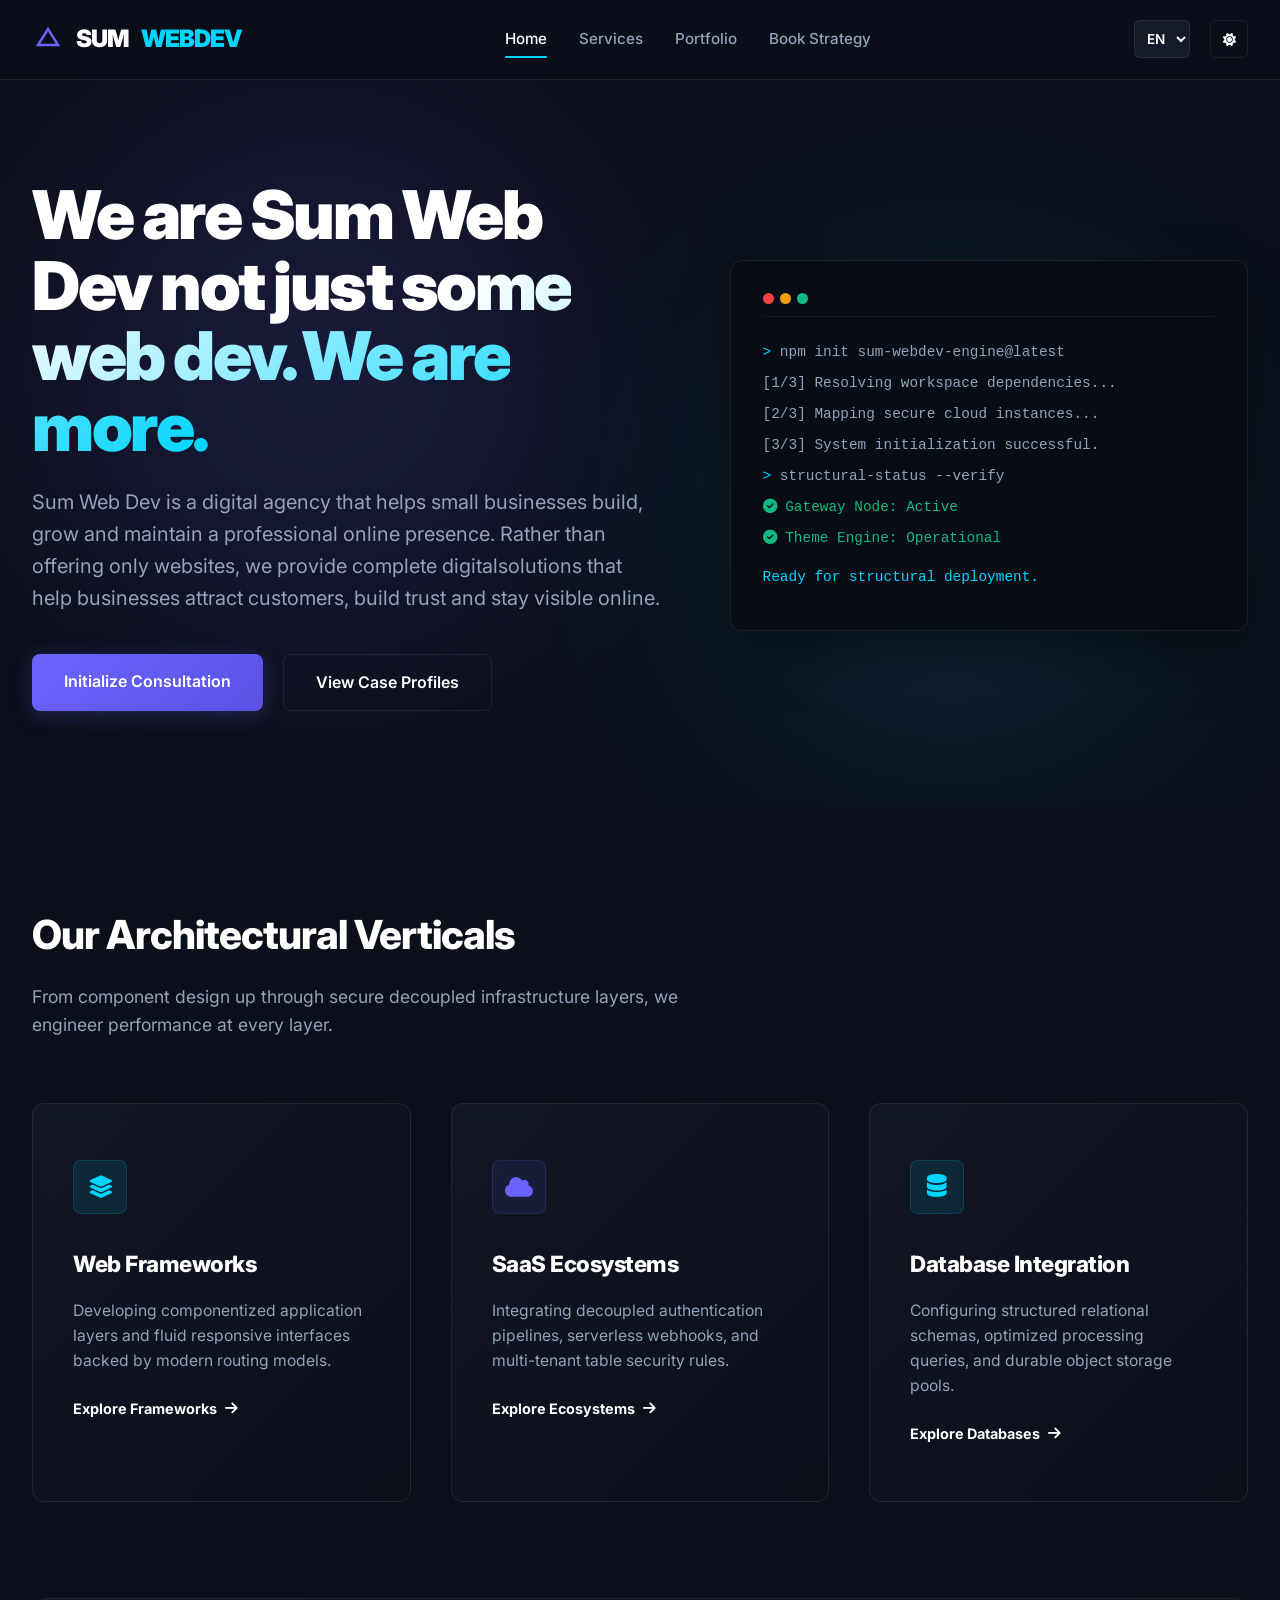
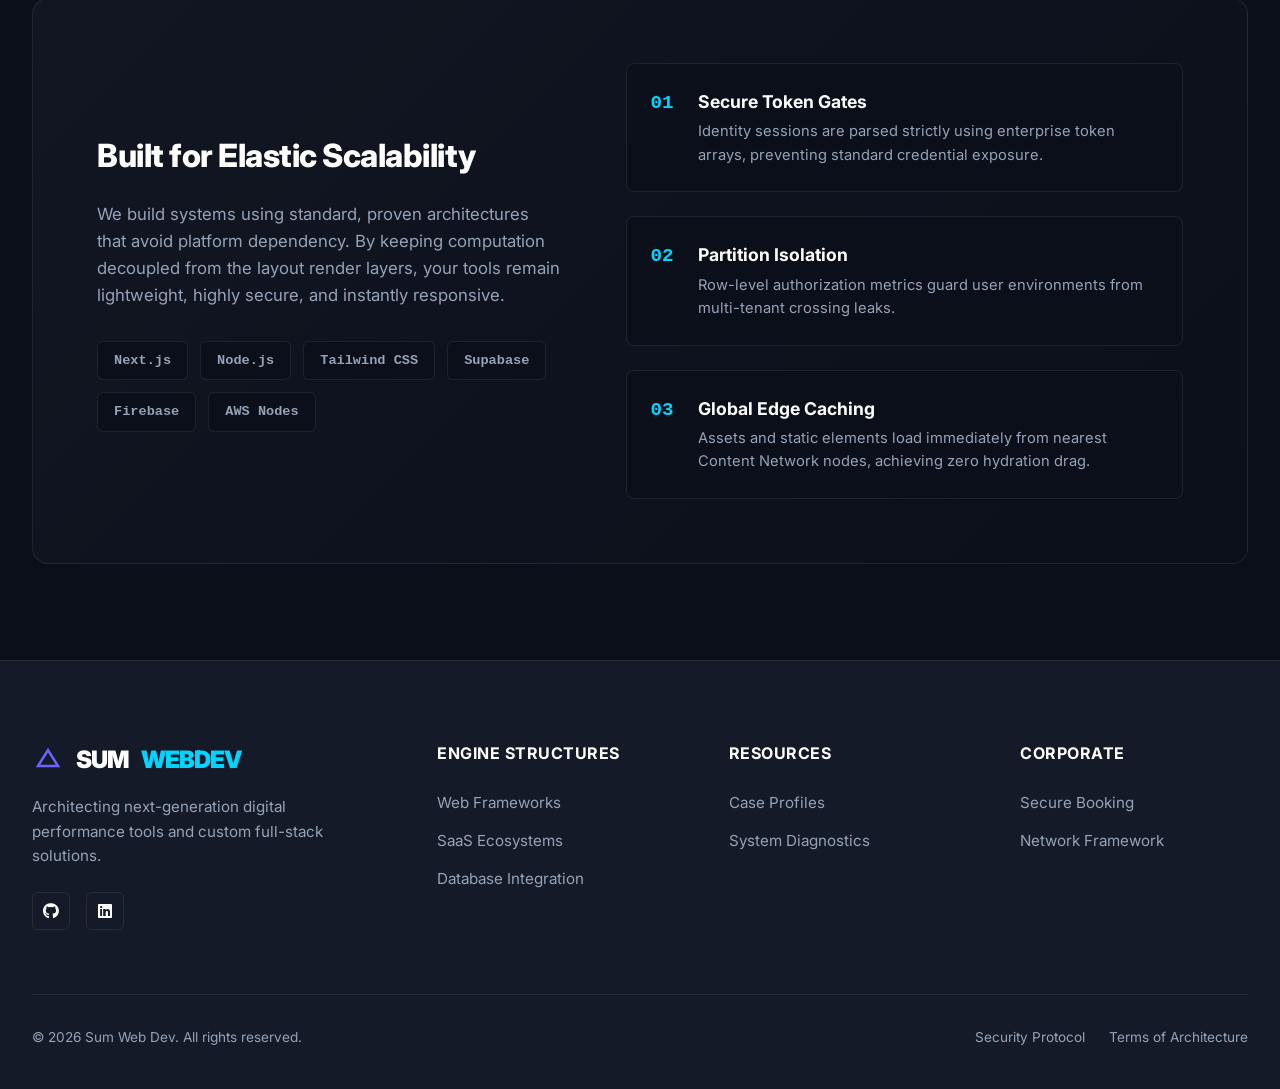
==== commit fee20a35: "Update index.html" ====
--- a/index.html
+++ b/index.html
@@ -383,7 +383,7 @@
         
         <div class="services-matrix">
             <!-- Service Pillar 1 -->
-            <a href="services/" class="matrix-card">
+            <a href="web-frameworks/" class="matrix-card">
                 <div class="matrix-icon"><i class="fa-solid fa-layer-group"></i></div>
                 <h3 id="card1-title">Web Frameworks</h3>
                 <p id="card1-desc">Developing componentized application layers and fluid responsive interfaces backed by modern routing models.</p>
@@ -399,7 +399,7 @@
             </a>
 
             <!-- Service Pillar 3 -->
-            <a href="database-integration/" class="matrix-card">
+            <a href="database-Integration/" class="matrix-card">
                 <div class="matrix-icon"><i class="fa-solid fa-database"></i></div>
                 <h3 id="card3-title">Database Integration</h3>
                 <p id="card3-desc">Configuring structured relational schemas, optimized processing queries, and durable object storage pools.</p>
@@ -473,15 +473,15 @@
             <div class="footer-col">
                 <h4 data-tr="f-col1">Engine Structures</h4>
                 <ul>
-                    <li><a href="services/" id="f-link1">Web Frameworks</a></li>
+                    <li><a href="web-frameworks/" id="f-link1">Web Frameworks</a></li>
                     <li><a href="saas-ecosystems/" id="f-link2">SaaS Ecosystems</a></li>
-                    <li><a href="database-integration/" id="f-link3">Database Integration</a></li>
+                    <li><a href="database-Integration/" id="f-link3">Database Integration</a></li>
                 </ul>
             </div>
             <div class="footer-col">
                 <h4 data-tr="f-col2">Resources</h4>
                 <ul>
-                    <li><a href="portfolio/" id="f-link4">Case Profiles</a></li>
+                    <li><a href="case-profiles/" id="f-link4">Case Profiles</a></li>
                     <li><a href="system-diagnostics/" id="f-link5">System Diagnostics</a></li>
                 </ul>
             </div>
@@ -528,7 +528,7 @@
         "footer-tagline": "Architecting next-generation digital performance tools and custom full-stack solutions.",
         "f-col1": "Engine Structures", "f-col2": "Resources", "f-col3": "Corporate",
         "f-link1": "Web Frameworks", "f-link2": "SaaS Ecosystems", "f-link3": "Database Integration", "f-link4": "Case Profiles", "f-link5": "System Diagnostics", "f-link6": "Secure Booking", "f-link7": "Network Framework", "f-link8": "Security Protocol", "f-link9": "Terms of Architecture",
-        "footer-copy": "© 2026 Sum Web Dev. All rights reserved. Hub Operations located in Mombasa, KE."
+        "footer-copy": "© 2026 Sum Web Dev. All rights reserved."
     },
     nl: {
         "nav-home": "Home", "nav-services": "Diensten", "nav-portfolio": "Portfolio", "nav-booking": "Boek Strategie",
@@ -548,7 +548,7 @@
         "footer-tagline": "Architectuur van de volgende generatie digitale prestatietools en aangepaste full-stack oplossingen.",
         "f-col1": "Motor Structuren", "f-col2": "Middelen", "f-col3": "Zakelijk",
         "f-link1": "Web Frameworks", "f-link2": "SaaS Ecosystemen", "f-link3": "Database Integratie", "f-link4": "Projectprofielen", "f-link5": "Systeemdiagnose", "f-link6": "Veilig Boeken", "f-link7": "Netwerk Framework", "f-link8": "Beveiligingsprotocol", "f-link9": "Architectuurvoorwaarden",
-        "footer-copy": "© 2026 Sum Web Dev. Alle rechten voorbehouden. Hub-operaties gevestigd in Mombasa, KE."
+        "footer-copy": "© 2026 Sum Web Dev. Alle rechten voorbehouden."
     },
     fr: {
         "nav-home": "Accueil", "nav-services": "Services", "nav-portfolio": "Portfolio", "nav-booking": "Réserver Stratégie",
@@ -568,7 +568,7 @@
         "footer-tagline": "Architecture d'outils de performance numérique de nouvelle génération et de solutions full-stack personnalisées.",
         "f-col1": "Structures Moteur", "f-col2": "Ressources", "f-col3": "Entreprise",
         "f-link1": "Frameworks Web", "f-link2": "Écosystèmes SaaS", "f-link3": "Bases de Données", "f-link4": "Profils de Cas", "f-link5": "Diagnostics Système", "f-link6": "Réservation Sécurisée", "f-link7": "Cadre Réseau", "f-link8": "Protocole de Sécurité", "f-link9": "Conditions d'Architecture",
-        "footer-copy": "© 2026 Sum Web Dev. Tous droits réservés. Opérations du Hub situées à Mombasa, KE."
+        "footer-copy": "© 2026 Sum Web Dev. Tous droits réservés."
     },
     pt: {
         "nav-home": "Início", "nav-services": "Serviços", "nav-portfolio": "Portfólio", "nav-booking": "Agendar Estratégia",
@@ -588,7 +588,7 @@
         "footer-tagline": "Arquitetando ferramentas de desempenho digital de última geração e soluções full-stack personalizadas.",
         "f-col1": "Estruturas do Motor", "f-col2": "Recursos", "f-col3": "Corporativo",
         "f-link1": "Frameworks Web", "f-link2": "Ecossistemas SaaS", "f-link3": "Integração de Bancos", "f-link4": "Perfis de Casos", "f-link5": "Diagnósticos de Sistema", "f-link6": "Reserva Segura", "f-link7": "Estrutura de Rede", "f-link8": "Protocolo de Segurança", "f-link9": "Termos de Arquitetura",
-        "footer-copy": "© 2026 Sum Web Dev. Todos os direitos reservados. Operações do Hub localizadas em Mombasa, KE."
+        "footer-copy": "© 2026 Sum Web Dev. Todos os direitos reservados."
     },
     es: {
         "nav-home": "Inicio", "nav-services": "Servicios", "nav-portfolio": "Portafolio", "nav-booking": "Reservar Estratégia",
@@ -608,7 +608,7 @@
         "footer-tagline": "Arquitectura de herramientas de rendimiento digital de próxima generación y soluciones full-stack personalizadas.",
         "f-col1": "Estructuras de Motor", "f-col2": "Recursos", "f-col3": "Corporativo",
         "f-link1": "Frameworks Web", "f-link2": "Ecosistemas SaaS", "f-link3": "Bases de Datos", "f-link4": "Perfiles de Casos", "f-link5": "Diagnósticos del Sistema", "f-link6": "Reserva Segura", "f-link7": "Marco de Red", "f-link8": "Protocolo de Seguridad", "f-link9": "Términos de Arquitectura",
-        "footer-copy": "© 2026 Sum Web Dev. Todos los derechos reservados. Operaciones del Hub ubicadas en Mombasa, KE."
+        "footer-copy": "© 2026 Sum Web Dev. Todos los derechos reservados."
     },
     it: {
         "nav-home": "Home", "nav-services": "Servizi", "nav-portfolio": "Portfolio", "nav-booking": "Prenota Strategia",
@@ -628,7 +628,7 @@
         "footer-tagline": "Progettazione di strumenti di performance digitale di nuova generazione e soluzioni full-stack personalizzate.",
         "f-col1": "Strutture Motore", "f-col2": "Risorse", "f-col3": "Corporate",
         "f-link1": "Framework Web", "f-link2": "Ecosistemi SaaS", "f-link3": "Integrazione Database", "f-link4": "Casi di Studio", "f-link5": "Diagnostica di Sistema", "f-link6": "Prenotazione Sicura", "f-link7": "Framework di Rete", "f-link8": "Protocollo di Sicurezza", "f-link9": "Termini di Architettura",
-        "footer-copy": "© 2026 Sum Web Dev. Tutti i diritti riservati. Operazioni dell'Hub situate a Mombasa, KE."
+        "footer-copy": "© 2026 Sum Web Dev. Tutti i diritti riservati."
     },
     ne: {
         "nav-home": "गृहपृष्ठ", "nav-services": "सेवाहरू", "nav-portfolio": "पोर्टफोलियो", "nav-booking": "रणनीति बुक गर्नुहोस्",
@@ -648,7 +648,7 @@
         "footer-tagline": "अर्को पुस्ताको डिजिटल प्रदर्शन उपकरणहरू र अनुकूलन फुल-स्ट्याक समाधानहरू आर्किटेक्ट गर्दै।",
         "f-col1": "इन्जिन संरचनाहरू", "f-col2": "स्रोतहरू", "f-col3": "कर्पोरेट",
         "f-link1": "वेब फ्रेमवर्क", "f-link2": "SaaS इकोसिस्टम", "f-link3": "डाटाबेस एकीकरण", "f-link4": "केस प्रोफाइलहरू", "f-link5": "प्रणाली निदान", "f-link6": "सुरक्षित बुकिङ", "f-link7": "नेटवर्क फ्रेमवर्क", "f-link8": "सुरक्षा प्रोटोकल", "f-link9": "आर्किटेक्चरका सर्तहरू",
-        "footer-copy": "© २०२६ Sum Web Dev। सबै अधिकार सुरक्षित। हब सञ्चालन मोम्बासा, KE मा अवस्थित छ।"
+        "footer-copy": "© २०२६ Sum Web Dev। सबै अधिकार सुरक्षित। हब सञ्चालन मोम्बासा,"
     },
     de: {
         "nav-home": "Startseite", "nav-services": "Dienste", "nav-portfolio": "Portfolio", "nav-booking": "Strategie Buchen",
@@ -668,7 +668,7 @@
         "footer-tagline": "Architektur von digitalen Performance-Tools der nächsten Generation und maßgeschneiderten Full-Stack-Lösungen.",
         "f-col1": "Engine-Strukturen", "f-col2": "Ressourcen", "f-col3": "Unternehmen",
         "f-link1": "Web-Frameworks", "f-link2": "SaaS-Ökosysteme", "f-link3": "Datenbank-Integration", "f-link4": "Fallprofile", "f-link5": "Systemdiagnose", "f-link6": "Sichere Buchung", "f-link7": "Netzwerk-Framework", "f-link8": "Sicherheitsprotokoll", "f-link9": "Architekturbedingungen",
-        "footer-copy": "© 2026 Sum Web Dev. Alle Rechte vorbehalten. Hub-Operations in Mombasa, KE."
+        "footer-copy": "© 2026 Sum Web Dev. Alle Rechte vorbehalten."
     }
 };
         document.addEventListener('DOMContentLoaded', () => {
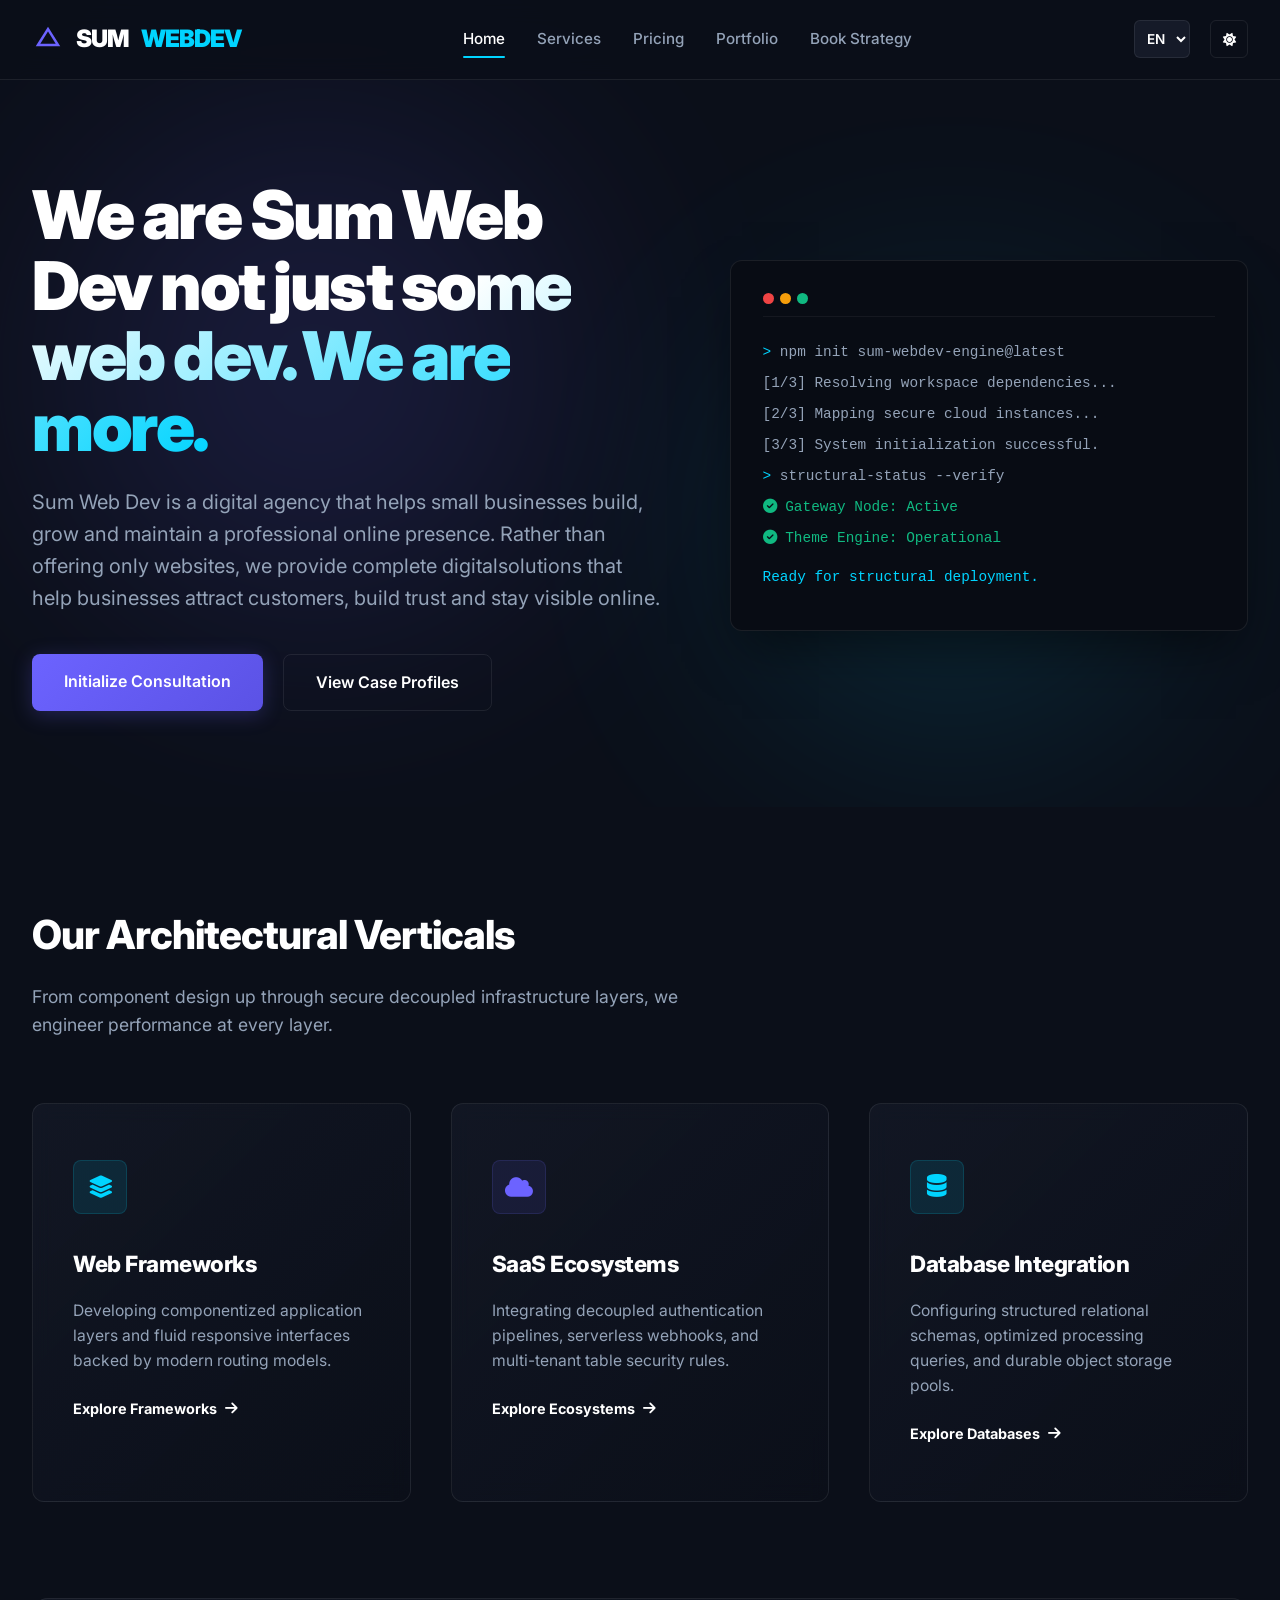
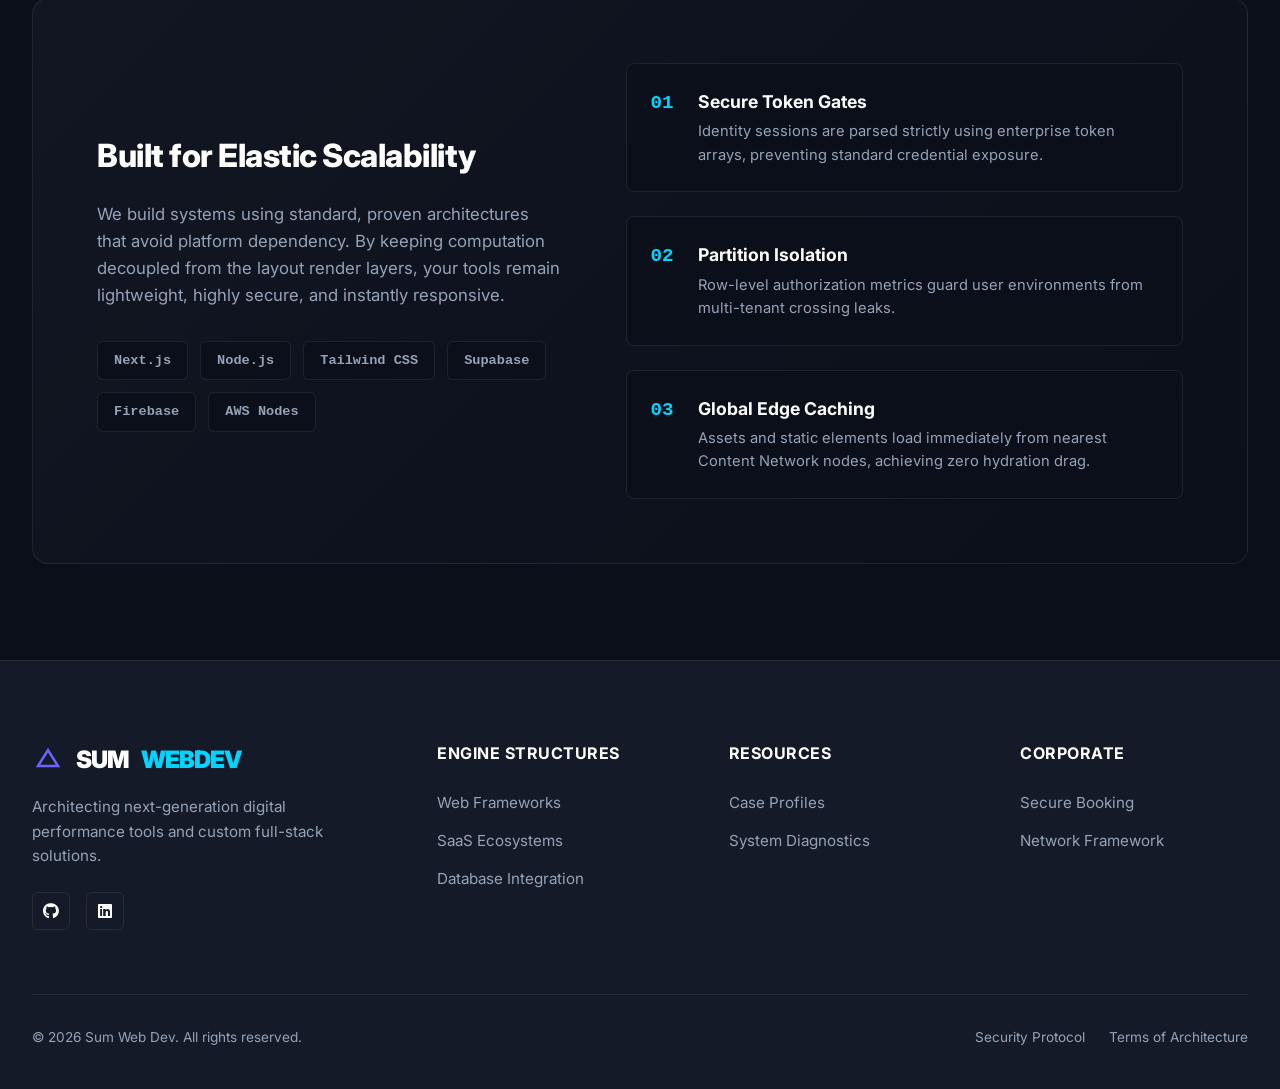
==== commit 05a6f42b: "Update index.html" ====
--- a/index.html
+++ b/index.html
@@ -309,6 +309,7 @@
             <nav class="nav-links" id="menuPanel">
                 <a href="#" class="nav-item active" data-tr="nav-home">Home</a>
                 <a href="services/" class="nav-item" data-tr="nav-services">Services</a>
+                <a href="pricing/" class="nav-item" data-tr="nav-pricing">Pricing</a>
                 <a href="portfolio/" class="nav-item" data-tr="nav-portfolio">Portfolio</a>
                 <a href="booking/" class="nav-item" data-tr="nav-booking">Book Strategy</a>
             </nav>
